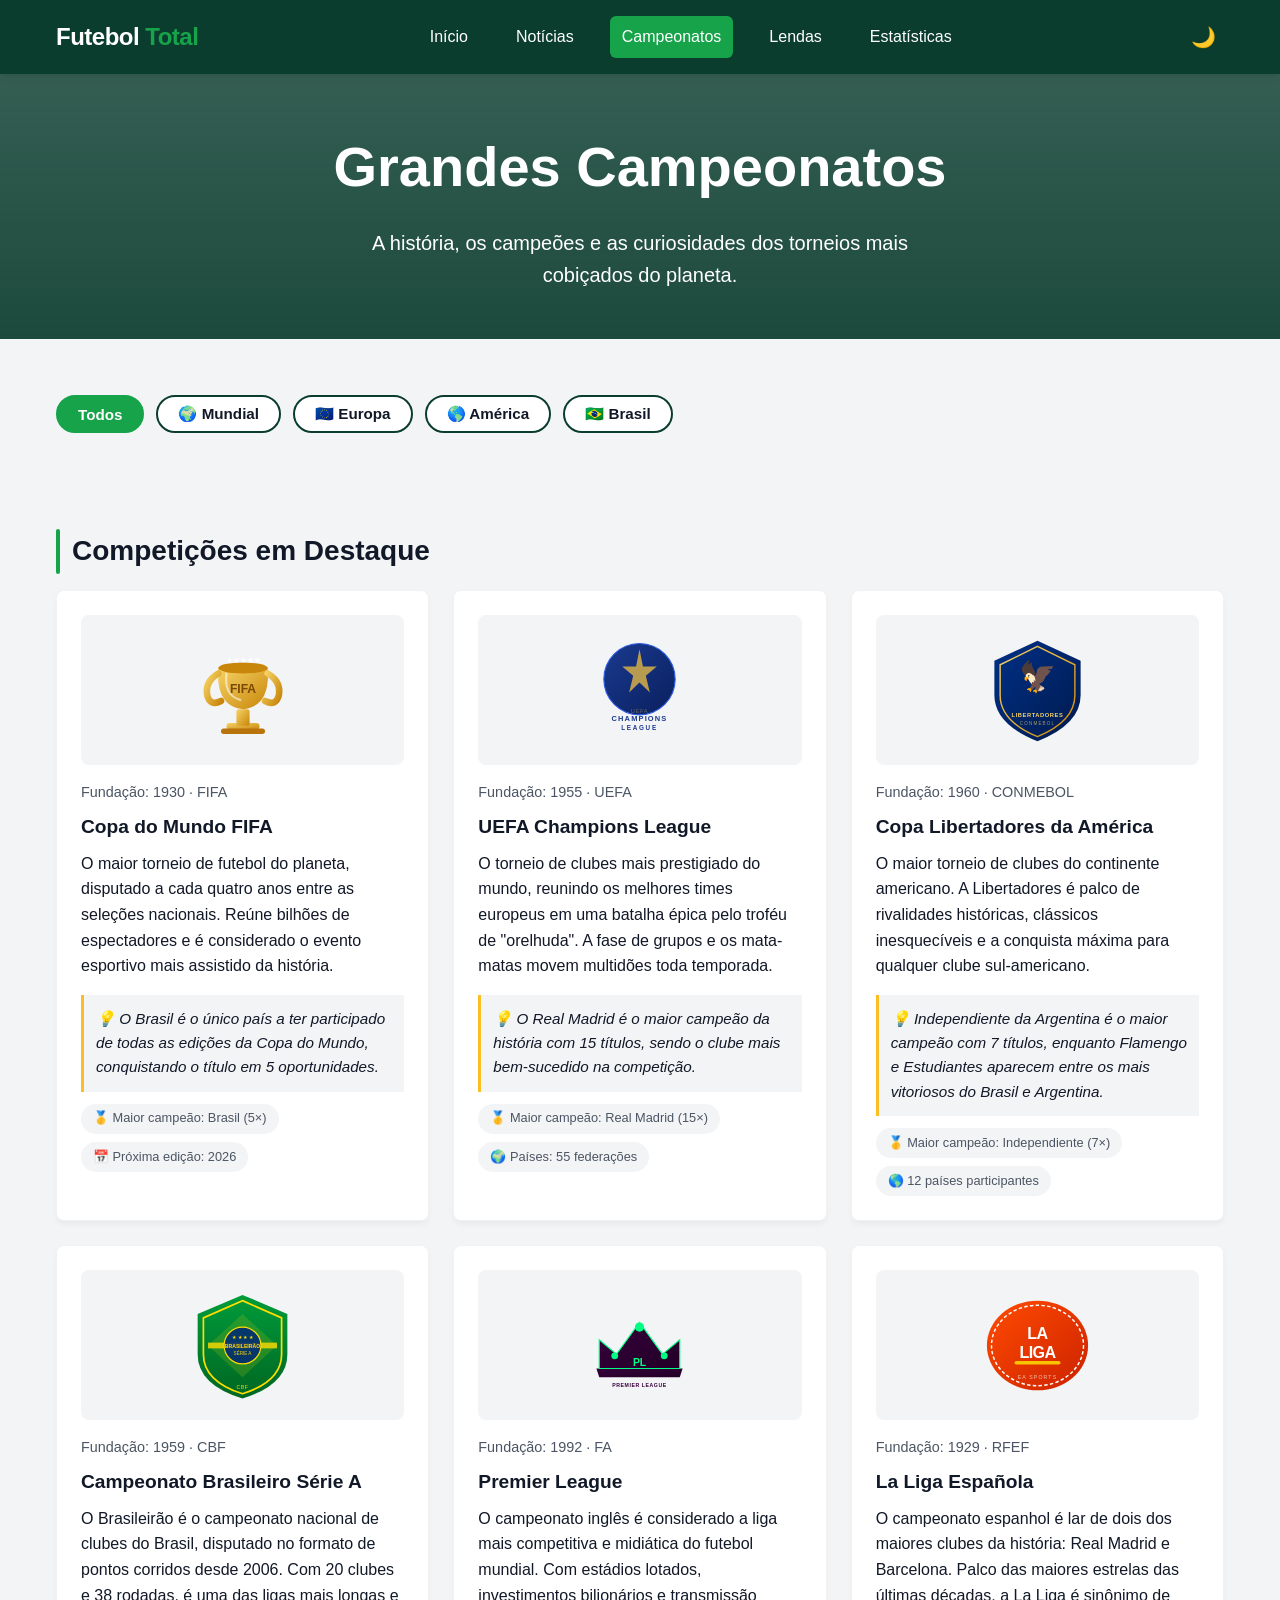
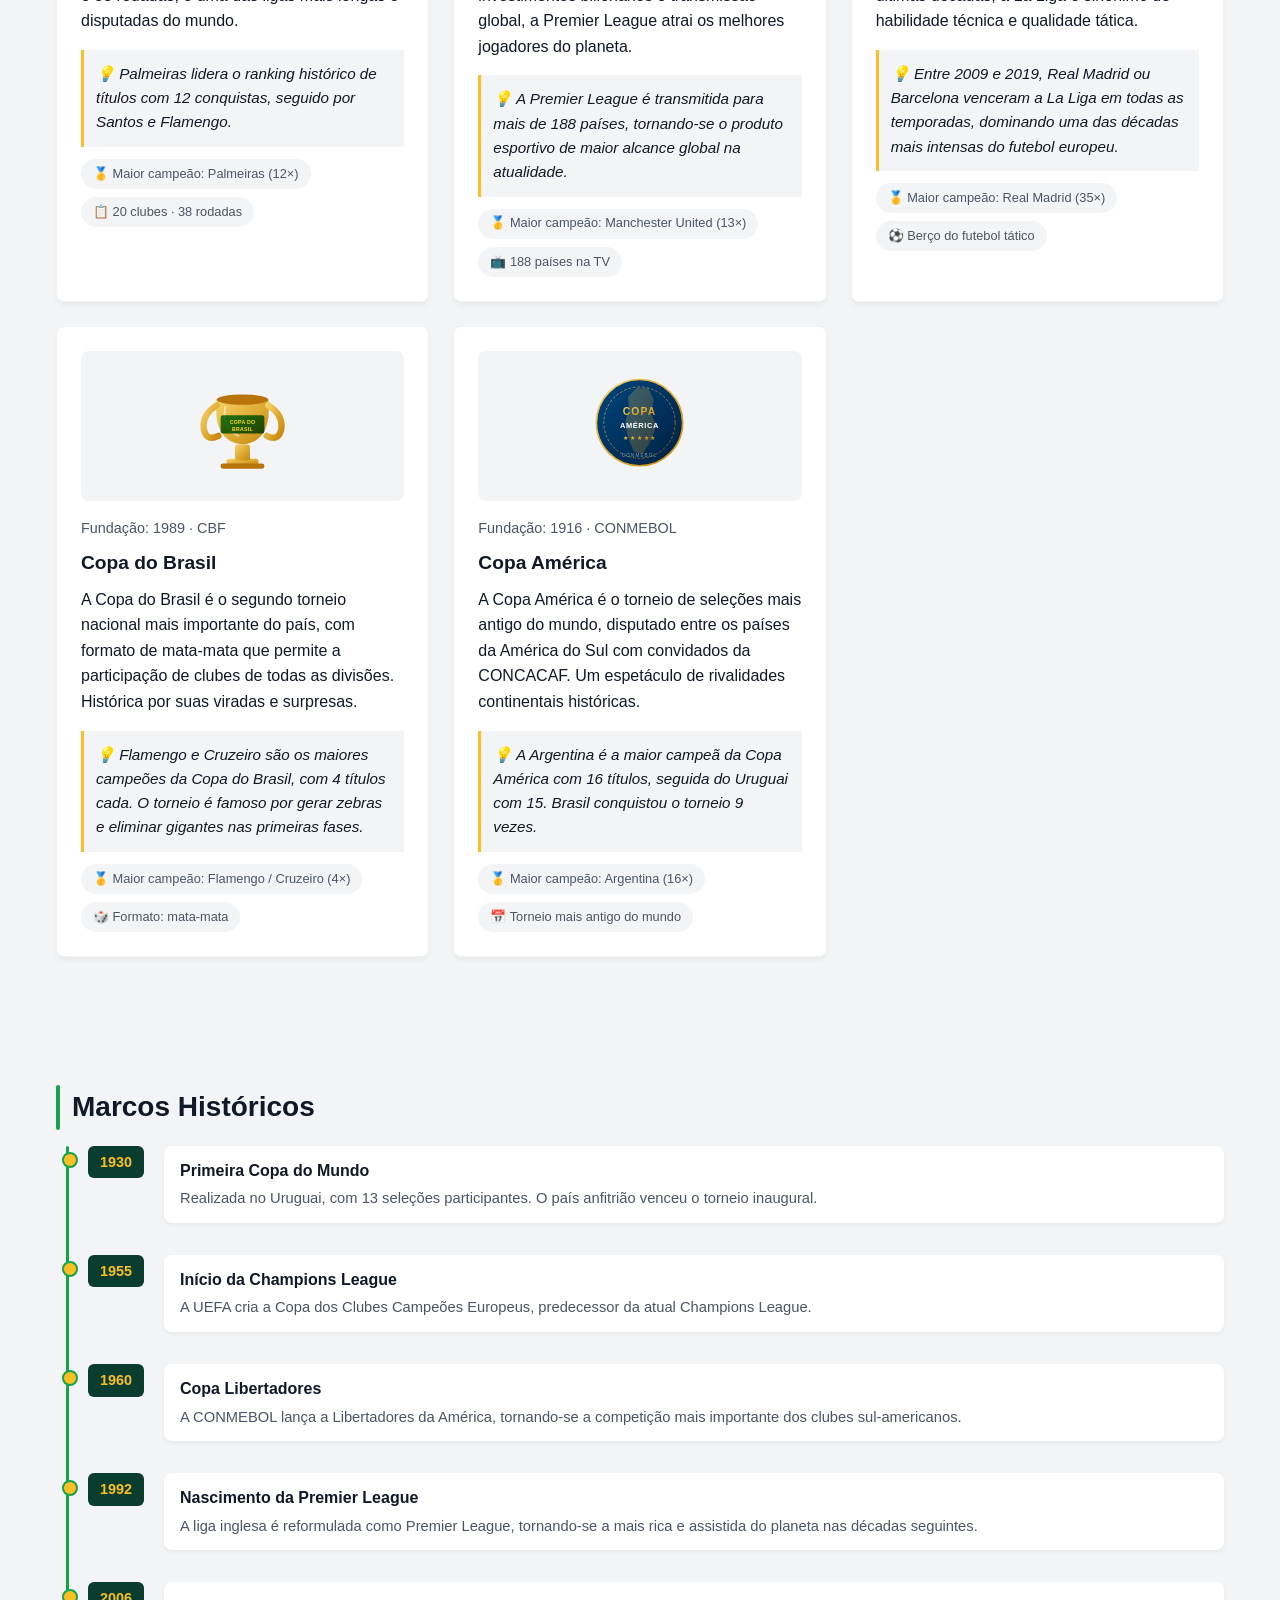
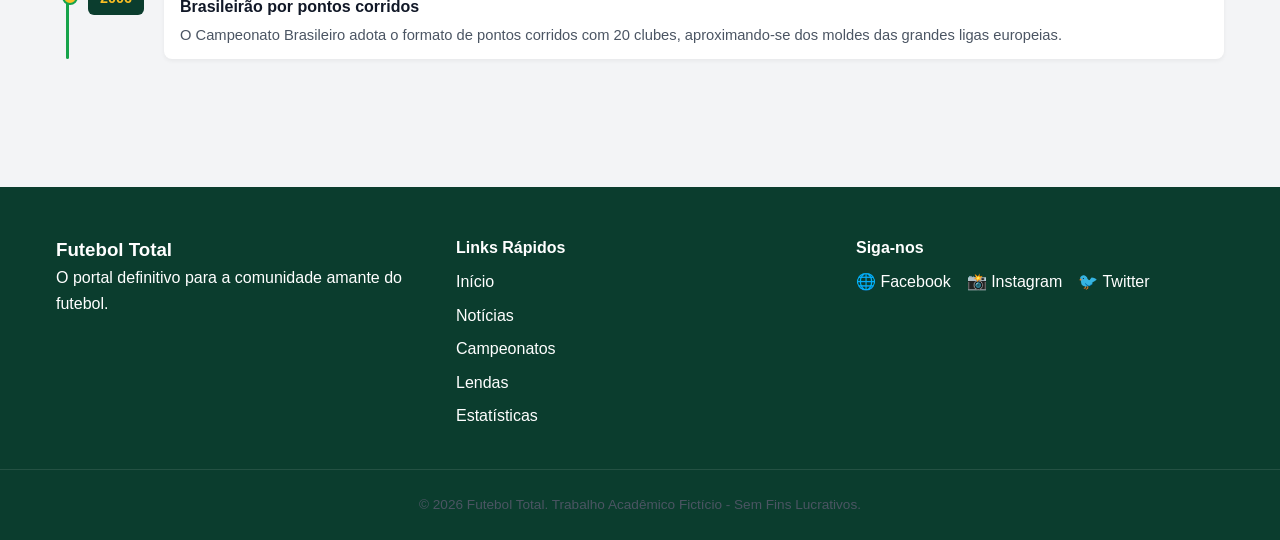
==== campeonatos.html @ 772cbd9f "Coloquei as imagems e rerolvi alguns bugs  obs: fotos nao oficiais por direito autoral kkkkkkkkkkk" ====
<!DOCTYPE html>
<html lang="pt-BR">
<head>
    <meta charset="UTF-8">
    <meta name="viewport" content="width=device-width, initial-scale=1.0">
    <title>Campeonatos - Futebol Total</title>
    <link rel="stylesheet" href="style.css">
    <style>
        .camp-hero {
            background-image:
                linear-gradient(rgba(11,61,46,0.82), rgba(11,61,46,0.93)),
                url('https://images.unsplash.com/photo-1574629810360-7efbbe195018?w=1400&q=80');
            background-size: cover;
            background-position: center top;
        }
        .hero-small { padding: 3rem 1rem; }

        .filter-bar {
            display: flex;
            flex-wrap: wrap;
            gap: 0.75rem;
            margin: 1.5rem 0 0;
        }
        .filter-btn {
            background: var(--bg-card);
            border: 2px solid var(--primary);
            color: var(--text-main);
            padding: 0.5rem 1.25rem;
            border-radius: 2rem;
            font-size: 0.95rem;
            font-weight: 600;
            cursor: pointer;
            transition: var(--transition);
        }
        .filter-btn:hover, .filter-btn.active {
            background-color: var(--accent);
            border-color: var(--accent);
            color: #fff;
        }

        .tournament-card {
            flex-direction: column !important;
            gap: 1rem;
            align-items: flex-start !important;
        }
        .tournament-badge {
            width: 100%;
            height: 150px;
            display: flex;
            align-items: center;
            justify-content: center;
            background: var(--bg-light);
            border-radius: 0.5rem;
            overflow: hidden;
        }
        .tournament-badge svg,
        .tournament-badge img {
            max-height: 120px;
            max-width: 85%;
            object-fit: contain;
        }
        .tournament-info { width: 100%; }
        .tournament-info h3 { font-size: 1.2rem; margin: 0.25rem 0 0.5rem; }
        .tournament-stats { display: flex; flex-wrap: wrap; gap: 0.5rem; margin-top: 0.75rem; }
        .stat-tag {
            background: var(--bg-light);
            color: var(--text-muted);
            font-size: 0.8rem;
            padding: 0.3rem 0.75rem;
            border-radius: 2rem;
            font-weight: 500;
        }

        /* Linha do tempo */
        .timeline { position: relative; padding-left: 2rem; margin-bottom: 2rem; }
        .timeline::before {
            content: '';
            position: absolute;
            left: 0.6rem; top: 0; bottom: 0;
            width: 3px;
            background: var(--accent);
            border-radius: 2px;
        }
        .timeline-item {
            position: relative;
            margin-bottom: 2rem;
            display: flex;
            gap: 1.25rem;
            align-items: flex-start;
        }
        .timeline-item::before {
            content: '';
            position: absolute;
            left: -1.65rem; top: 0.4rem;
            width: 12px; height: 12px;
            border-radius: 50%;
            background: var(--gold);
            border: 2px solid var(--accent);
        }
        .timeline-year {
            background: var(--primary);
            color: var(--gold);
            font-weight: 800;
            font-size: 0.9rem;
            padding: 0.3rem 0.75rem;
            border-radius: 0.375rem;
            white-space: nowrap;
            align-self: flex-start;
        }
        .timeline-content {
            background: var(--bg-card);
            padding: 0.75rem 1rem;
            border-radius: 0.5rem;
            flex: 1;
            box-shadow: 0 2px 4px rgba(0,0,0,0.05);
        }
        .timeline-content strong { display: block; margin-bottom: 0.25rem; }
        .timeline-content p { font-size: 0.92rem; color: var(--text-muted); margin: 0; }

        .tournament-card.hidden-card { display: none; }

        @media (max-width: 768px) {
            .filter-bar { gap: 0.5rem; }
            .filter-btn { font-size: 0.85rem; padding: 0.4rem 1rem; }
            .timeline-item { flex-direction: column; gap: 0.5rem; }
        }
    </style>
</head>
<body>
    <header class="main-header">
        <div class="header-container">
            <a href="index.html" class="logo">Futebol <span>Total</span></a>
            <button class="menu-toggle" aria-label="Abrir Menu">☰</button>
            <nav class="nav-menu">
                <a href="index.html">Início</a>
                <a href="noticias.html">Notícias</a>
                <a href="campeonatos.html" class="active">Campeonatos</a>
                <a href="lendas.html">Lendas</a>
                <a href="estatisticas.html">Estatísticas</a>
            </nav>
            <button id="theme-toggle" class="theme-btn" aria-label="Mudar Tema">🌙</button>
        </div>
    </header>

    <main>
        <section class="hero hero-small camp-hero">
            <div class="hero-content">
                <h1>Grandes Campeonatos</h1>
                <p>A história, os campeões e as curiosidades dos torneios mais cobiçados do planeta.</p>
            </div>
        </section>

        <section class="container">
            <div class="filter-bar">
                <button class="filter-btn active" data-filter="all">Todos</button>
                <button class="filter-btn" data-filter="mundial">🌍 Mundial</button>
                <button class="filter-btn" data-filter="europa">🇪🇺 Europa</button>
                <button class="filter-btn" data-filter="america">🌎 América</button>
                <button class="filter-btn" data-filter="brasil">🇧🇷 Brasil</button>
            </div>
        </section>

        <section class="container" id="campeonatos-lista">
            <h2 class="section-title">Competições em Destaque</h2>
            <div class="grid-layout" id="campeonatos-grid">

                <!-- Copa do Mundo FIFA -->
                <div class="card tournament-card" data-categoria="mundial">
                    <div class="tournament-badge">
                        <!-- Logo Copa do Mundo: troféu dourado SVG inline -->
                        <svg viewBox="0 0 200 200" xmlns="http://www.w3.org/2000/svg" width="110" height="110">
                          <defs>
                            <linearGradient id="gold1" x1="0%" y1="0%" x2="100%" y2="100%">
                              <stop offset="0%" style="stop-color:#f6d365"/>
                              <stop offset="100%" style="stop-color:#c8860a"/>
                            </linearGradient>
                          </defs>
                          <!-- Base -->
                          <rect x="70" y="160" width="60" height="12" rx="6" fill="url(#gold1)"/>
                          <rect x="60" y="170" width="80" height="10" rx="5" fill="#b8730a"/>
                          <!-- Stem -->
                          <rect x="88" y="135" width="24" height="30" rx="4" fill="url(#gold1)"/>
                          <!-- Cup body -->
                          <path d="M55 60 Q50 130 100 135 Q150 130 145 60 Z" fill="url(#gold1)"/>
                          <!-- Cup shine -->
                          <path d="M70 70 Q65 110 95 118" stroke="#fff8" stroke-width="4" fill="none" stroke-linecap="round"/>
                          <!-- Handles -->
                          <path d="M55 70 Q30 85 35 110 Q40 130 60 120" fill="none" stroke="url(#gold1)" stroke-width="12" stroke-linecap="round"/>
                          <path d="M145 70 Q170 85 165 110 Q160 130 140 120" fill="none" stroke="url(#gold1)" stroke-width="12" stroke-linecap="round"/>
                          <!-- Top opening -->
                          <ellipse cx="100" cy="60" rx="45" ry="10" fill="#c8860a"/>
                          <!-- FIFA text -->
                          <text x="100" y="105" text-anchor="middle" font-family="Arial Black,sans-serif" font-size="22" font-weight="900" fill="#7a4800">FIFA</text>
                          <!-- Stars -->
                          <text x="100" y="50" text-anchor="middle" font-size="14" fill="#fff">★★★★★</text>
                        </svg>
                    </div>
                    <div class="tournament-info">
                        <p class="creation-year">Fundação: 1930 · FIFA</p>
                        <h3>Copa do Mundo FIFA</h3>
                        <p>O maior torneio de futebol do planeta, disputado a cada quatro anos entre as seleções nacionais. Reúne bilhões de espectadores e é considerado o evento esportivo mais assistido da história.</p>
                        <div class="curiosity">💡 O Brasil é o único país a ter participado de todas as edições da Copa do Mundo, conquistando o título em 5 oportunidades.</div>
                        <div class="tournament-stats">
                            <span class="stat-tag">🥇 Maior campeão: Brasil (5×)</span>
                            <span class="stat-tag">📅 Próxima edição: 2026</span>
                        </div>
                    </div>
                </div>

                <!-- UEFA Champions League -->
                <div class="card tournament-card" data-categoria="europa">
                    <div class="tournament-badge">
                        <svg viewBox="0 0 200 200" xmlns="http://www.w3.org/2000/svg" width="115" height="115">
                          <defs>
                            <linearGradient id="ucl1" x1="0%" y1="0%" x2="100%" y2="100%">
                              <stop offset="0%" style="stop-color:#1a3a8f"/>
                              <stop offset="100%" style="stop-color:#0a1f5e"/>
                            </linearGradient>
                          </defs>
                          <!-- Ball background circle -->
                          <circle cx="100" cy="82" r="62" fill="url(#ucl1)"/>
                          <!-- Ball pentagons pattern (simplified) -->
                          <circle cx="100" cy="82" r="62" fill="none" stroke="#2d5be3" stroke-width="2"/>
                          <!-- Star burst -->
                          <polygon points="100,30 106,60 130,60 111,76 118,105 100,88 82,105 89,76 70,60 94,60" fill="#c9a84c" opacity="0.9"/>
                          <!-- UCL text -->
                          <text x="100" y="155" text-anchor="middle" font-family="Arial,sans-serif" font-size="13" font-weight="900" fill="#1a3a8f" letter-spacing="2">CHAMPIONS</text>
                          <text x="100" y="170" text-anchor="middle" font-family="Arial,sans-serif" font-size="11" font-weight="700" fill="#1a3a8f" letter-spacing="3">LEAGUE</text>
                          <!-- UEFA tag -->
                          <text x="100" y="140" text-anchor="middle" font-family="Arial,sans-serif" font-size="10" fill="#666" letter-spacing="1">UEFA</text>
                        </svg>
                    </div>
                    <div class="tournament-info">
                        <p class="creation-year">Fundação: 1955 · UEFA</p>
                        <h3>UEFA Champions League</h3>
                        <p>O torneio de clubes mais prestigiado do mundo, reunindo os melhores times europeus em uma batalha épica pelo troféu de "orelhuda". A fase de grupos e os mata-matas movem multidões toda temporada.</p>
                        <div class="curiosity">💡 O Real Madrid é o maior campeão da história com 15 títulos, sendo o clube mais bem-sucedido na competição.</div>
                        <div class="tournament-stats">
                            <span class="stat-tag">🥇 Maior campeão: Real Madrid (15×)</span>
                            <span class="stat-tag">🌍 Países: 55 federações</span>
                        </div>
                    </div>
                </div>

                <!-- Copa Libertadores -->
                <div class="card tournament-card" data-categoria="america">
                    <div class="tournament-badge">
                        <svg viewBox="0 0 200 200" xmlns="http://www.w3.org/2000/svg" width="115" height="115">
                          <defs>
                            <linearGradient id="lib1" x1="0%" y1="0%" x2="100%" y2="100%">
                              <stop offset="0%" style="stop-color:#003087"/>
                              <stop offset="100%" style="stop-color:#001a4d"/>
                            </linearGradient>
                            <linearGradient id="libGold" x1="0%" y1="0%" x2="100%" y2="100%">
                              <stop offset="0%" style="stop-color:#f6d365"/>
                              <stop offset="100%" style="stop-color:#c8860a"/>
                            </linearGradient>
                          </defs>
                          <!-- Background shield -->
                          <path d="M100 15 L175 50 L175 110 Q175 160 100 190 Q25 160 25 110 L25 50 Z" fill="url(#lib1)"/>
                          <path d="M100 25 L165 57 L165 110 Q165 155 100 182 Q35 155 35 110 L35 57 Z" fill="none" stroke="url(#libGold)" stroke-width="2.5"/>
                          <!-- Condor / eagle simplified -->
                          <text x="100" y="95" text-anchor="middle" font-size="52">🦅</text>
                          <!-- Text -->
                          <text x="100" y="148" text-anchor="middle" font-family="Arial Black,sans-serif" font-size="10" font-weight="900" fill="#f6d365" letter-spacing="1">LIBERTADORES</text>
                          <text x="100" y="162" text-anchor="middle" font-family="Arial,sans-serif" font-size="8" fill="#f6d365aa" letter-spacing="2">CONMEBOL</text>
                        </svg>
                    </div>
                    <div class="tournament-info">
                        <p class="creation-year">Fundação: 1960 · CONMEBOL</p>
                        <h3>Copa Libertadores da América</h3>
                        <p>O maior torneio de clubes do continente americano. A Libertadores é palco de rivalidades históricas, clássicos inesquecíveis e a conquista máxima para qualquer clube sul-americano.</p>
                        <div class="curiosity">💡 Independiente da Argentina é o maior campeão com 7 títulos, enquanto Flamengo e Estudiantes aparecem entre os mais vitoriosos do Brasil e Argentina.</div>
                        <div class="tournament-stats">
                            <span class="stat-tag">🥇 Maior campeão: Independiente (7×)</span>
                            <span class="stat-tag">🌎 12 países participantes</span>
                        </div>
                    </div>
                </div>

                <!-- Campeonato Brasileiro -->
                <div class="card tournament-card" data-categoria="brasil">
                    <div class="tournament-badge">
                        <svg viewBox="0 0 200 200" xmlns="http://www.w3.org/2000/svg" width="115" height="115">
                          <defs>
                            <linearGradient id="br1" x1="0%" y1="0%" x2="0%" y2="100%">
                              <stop offset="0%" style="stop-color:#009c3b"/>
                              <stop offset="100%" style="stop-color:#006622"/>
                            </linearGradient>
                          </defs>
                          <!-- Shield -->
                          <path d="M100 12 L178 45 L178 115 Q178 168 100 192 Q22 168 22 115 L22 45 Z" fill="url(#br1)"/>
                          <!-- Inner border -->
                          <path d="M100 22 L168 52 L168 115 Q168 162 100 184 Q32 162 32 115 L32 52 Z" fill="none" stroke="#FEDD00" stroke-width="3"/>
                          <!-- Diamond shape (rhombus like Brazil flag) -->
                          <polygon points="100,45 160,100 100,155 40,100" fill="#FEDD00" opacity="0.15"/>
                          <!-- Brazil flag colors band -->
                          <rect x="40" y="95" width="120" height="10" fill="#FEDD00" opacity="0.8"/>
                          <!-- Circle CBF style -->
                          <circle cx="100" cy="100" r="32" fill="#002776" opacity="0.85"/>
                          <circle cx="100" cy="100" r="32" fill="none" stroke="#FEDD00" stroke-width="2"/>
                          <!-- Stars -->
                          <text x="100" y="88" text-anchor="middle" font-size="9" fill="#FEDD00">★ ★ ★ ★</text>
                          <!-- Text inside circle -->
                          <text x="100" y="104" text-anchor="middle" font-family="Arial Black,sans-serif" font-size="9" font-weight="900" fill="#FEDD00">BRASILEIRÃO</text>
                          <text x="100" y="116" text-anchor="middle" font-family="Arial,sans-serif" font-size="8" fill="#FEDD00">SÉRIE A</text>
                          <!-- Bottom text -->
                          <text x="100" y="175" text-anchor="middle" font-family="Arial Black,sans-serif" font-size="9" fill="#FEDD00" letter-spacing="1">CBF</text>
                        </svg>
                    </div>
                    <div class="tournament-info">
                        <p class="creation-year">Fundação: 1959 · CBF</p>
                        <h3>Campeonato Brasileiro Série A</h3>
                        <p>O Brasileirão é o campeonato nacional de clubes do Brasil, disputado no formato de pontos corridos desde 2006. Com 20 clubes e 38 rodadas, é uma das ligas mais longas e disputadas do mundo.</p>
                        <div class="curiosity">💡 Palmeiras lidera o ranking histórico de títulos com 12 conquistas, seguido por Santos e Flamengo.</div>
                        <div class="tournament-stats">
                            <span class="stat-tag">🥇 Maior campeão: Palmeiras (12×)</span>
                            <span class="stat-tag">📋 20 clubes · 38 rodadas</span>
                        </div>
                    </div>
                </div>

                <!-- Premier League -->
                <div class="card tournament-card" data-categoria="europa">
                    <div class="tournament-badge">
                        <svg viewBox="0 0 200 200" xmlns="http://www.w3.org/2000/svg" width="115" height="115">
                          <defs>
                            <linearGradient id="pl1" x1="0%" y1="0%" x2="100%" y2="100%">
                              <stop offset="0%" style="stop-color:#37003c"/>
                              <stop offset="100%" style="stop-color:#220026"/>
                            </linearGradient>
                          </defs>
                          <!-- Crown shape -->
                          <path d="M30 140 L30 90 L60 115 L100 60 L140 115 L170 90 L170 140 Z" fill="url(#pl1)"/>
                          <path d="M25 140 L175 140 L170 155 L30 155 Z" fill="url(#pl1)"/>
                          <!-- Crown jewels -->
                          <circle cx="100" cy="68" r="8" fill="#00ff85"/>
                          <circle cx="57" cy="118" r="6" fill="#00ff85"/>
                          <circle cx="143" cy="118" r="6" fill="#00ff85"/>
                          <!-- Crown outline -->
                          <path d="M30 140 L30 90 L60 115 L100 60 L140 115 L170 90 L170 140 Z" fill="none" stroke="#00ff85" stroke-width="2"/>
                          <!-- PL text -->
                          <text x="100" y="135" text-anchor="middle" font-family="Arial Black,sans-serif" font-size="18" font-weight="900" fill="#00ff85">PL</text>
                          <!-- Premier League text below -->
                          <text x="100" y="172" text-anchor="middle" font-family="Arial,sans-serif" font-size="9" font-weight="700" fill="#37003c" letter-spacing="1">PREMIER LEAGUE</text>
                        </svg>
                    </div>
                    <div class="tournament-info">
                        <p class="creation-year">Fundação: 1992 · FA</p>
                        <h3>Premier League</h3>
                        <p>O campeonato inglês é considerado a liga mais competitiva e midiática do futebol mundial. Com estádios lotados, investimentos bilionários e transmissão global, a Premier League atrai os melhores jogadores do planeta.</p>
                        <div class="curiosity">💡 A Premier League é transmitida para mais de 188 países, tornando-se o produto esportivo de maior alcance global na atualidade.</div>
                        <div class="tournament-stats">
                            <span class="stat-tag">🥇 Maior campeão: Manchester United (13×)</span>
                            <span class="stat-tag">📺 188 países na TV</span>
                        </div>
                    </div>
                </div>

                <!-- La Liga -->
                <div class="card tournament-card" data-categoria="europa">
                    <div class="tournament-badge">
                        <svg viewBox="0 0 200 200" xmlns="http://www.w3.org/2000/svg" width="115" height="115">
                          <defs>
                            <linearGradient id="laliga1" x1="0%" y1="0%" x2="100%" y2="100%">
                              <stop offset="0%" style="stop-color:#ff4b00"/>
                              <stop offset="100%" style="stop-color:#cc2200"/>
                            </linearGradient>
                          </defs>
                          <!-- Oval / pill background -->
                          <ellipse cx="100" cy="100" rx="88" ry="78" fill="url(#laliga1)"/>
                          <!-- Inner white ellipse -->
                          <ellipse cx="100" cy="100" rx="80" ry="70" fill="none" stroke="#fff" stroke-width="2.5" stroke-dasharray="6,4"/>
                          <!-- "LA LIGA" text big -->
                          <text x="100" y="88" text-anchor="middle" font-family="Arial Black,sans-serif" font-size="28" font-weight="900" fill="#fff" letter-spacing="-1">LA</text>
                          <text x="100" y="122" text-anchor="middle" font-family="Arial Black,sans-serif" font-size="28" font-weight="900" fill="#fff" letter-spacing="-1">LIGA</text>
                          <!-- Stars Spain flag colors bar -->
                          <rect x="60" y="127" width="80" height="6" rx="3" fill="#FEDD00" opacity="0.85"/>
                          <!-- EA tag -->
                          <text x="100" y="158" text-anchor="middle" font-family="Arial,sans-serif" font-size="9" fill="#fff" opacity="0.7" letter-spacing="2">EA SPORTS</text>
                        </svg>
                    </div>
                    <div class="tournament-info">
                        <p class="creation-year">Fundação: 1929 · RFEF</p>
                        <h3>La Liga Española</h3>
                        <p>O campeonato espanhol é lar de dois dos maiores clubes da história: Real Madrid e Barcelona. Palco das maiores estrelas das últimas décadas, a La Liga é sinônimo de habilidade técnica e qualidade tática.</p>
                        <div class="curiosity">💡 Entre 2009 e 2019, Real Madrid ou Barcelona venceram a La Liga em todas as temporadas, dominando uma das décadas mais intensas do futebol europeu.</div>
                        <div class="tournament-stats">
                            <span class="stat-tag">🥇 Maior campeão: Real Madrid (35×)</span>
                            <span class="stat-tag">⚽ Berço do futebol tático</span>
                        </div>
                    </div>
                </div>

                <!-- Copa do Brasil -->
                <div class="card tournament-card" data-categoria="brasil">
                    <div class="tournament-badge">
                        <svg viewBox="0 0 200 200" xmlns="http://www.w3.org/2000/svg" width="115" height="115">
                          <defs>
                            <linearGradient id="cdb1" x1="0%" y1="0%" x2="100%" y2="100%">
                              <stop offset="0%" style="stop-color:#006400"/>
                              <stop offset="100%" style="stop-color:#003200"/>
                            </linearGradient>
                            <linearGradient id="cdbGold" x1="0%" y1="0%" x2="100%" y2="100%">
                              <stop offset="0%" style="stop-color:#f6d365"/>
                              <stop offset="100%" style="stop-color:#c8860a"/>
                            </linearGradient>
                          </defs>
                          <!-- Trophy cup -->
                          <rect x="72" y="158" width="56" height="10" rx="5" fill="url(#cdbGold)"/>
                          <rect x="62" y="166" width="76" height="9" rx="4" fill="#b8730a"/>
                          <rect x="87" y="133" width="26" height="28" rx="4" fill="url(#cdbGold)"/>
                          <!-- Cup body -->
                          <path d="M55 55 Q48 128 100 133 Q152 128 145 55 Z" fill="url(#cdbGold)"/>
                          <!-- Cup shine -->
                          <path d="M70 68 Q64 105 93 118" stroke="#fff7" stroke-width="3.5" fill="none" stroke-linecap="round"/>
                          <!-- Handles -->
                          <path d="M55 65 Q28 82 33 108 Q38 128 58 118" fill="none" stroke="url(#cdbGold)" stroke-width="11" stroke-linecap="round"/>
                          <path d="M145 65 Q172 82 167 108 Q162 128 142 118" fill="none" stroke="url(#cdbGold)" stroke-width="11" stroke-linecap="round"/>
                          <ellipse cx="100" cy="55" rx="45" ry="9" fill="#b8730a"/>
                          <!-- Green label on cup -->
                          <rect x="62" y="82" width="76" height="32" rx="4" fill="url(#cdb1)" opacity="0.85"/>
                          <text x="100" y="98" text-anchor="middle" font-family="Arial Black,sans-serif" font-size="9" font-weight="900" fill="#FEDD00" letter-spacing="0.5">COPA DO</text>
                          <text x="100" y="110" text-anchor="middle" font-family="Arial Black,sans-serif" font-size="9" font-weight="900" fill="#FEDD00" letter-spacing="0.5">BRASIL</text>
                        </svg>
                    </div>
                    <div class="tournament-info">
                        <p class="creation-year">Fundação: 1989 · CBF</p>
                        <h3>Copa do Brasil</h3>
                        <p>A Copa do Brasil é o segundo torneio nacional mais importante do país, com formato de mata-mata que permite a participação de clubes de todas as divisões. Histórica por suas viradas e surpresas.</p>
                        <div class="curiosity">💡 Flamengo e Cruzeiro são os maiores campeões da Copa do Brasil, com 4 títulos cada. O torneio é famoso por gerar zebras e eliminar gigantes nas primeiras fases.</div>
                        <div class="tournament-stats">
                            <span class="stat-tag">🥇 Maior campeão: Flamengo / Cruzeiro (4×)</span>
                            <span class="stat-tag">🎲 Formato: mata-mata</span>
                        </div>
                    </div>
                </div>

                <!-- Copa América -->
                <div class="card tournament-card" data-categoria="america">
                    <div class="tournament-badge">
                        <svg viewBox="0 0 200 200" xmlns="http://www.w3.org/2000/svg" width="115" height="115">
                          <defs>
                            <linearGradient id="ca1" x1="0%" y1="0%" x2="100%" y2="100%">
                              <stop offset="0%" style="stop-color:#00467f"/>
                              <stop offset="100%" style="stop-color:#001f40"/>
                            </linearGradient>
                            <linearGradient id="caGold" x1="0%" y1="0%" x2="100%" y2="100%">
                              <stop offset="0%" style="stop-color:#f6d365"/>
                              <stop offset="100%" style="stop-color:#c8860a"/>
                            </linearGradient>
                          </defs>
                          <!-- Circle background -->
                          <circle cx="100" cy="95" r="75" fill="url(#ca1)"/>
                          <circle cx="100" cy="95" r="75" fill="none" stroke="url(#caGold)" stroke-width="3"/>
                          <!-- Inner ring -->
                          <circle cx="100" cy="95" r="62" fill="none" stroke="url(#caGold)" stroke-width="1" stroke-dasharray="5,3"/>
                          <!-- South America continent silhouette (simplified polygon) -->
                          <polygon points="95,35 115,35 125,55 120,80 130,100 118,130 105,150 90,145 80,120 75,95 82,70 80,50" fill="url(#caGold)" opacity="0.25"/>
                          <!-- COPA text -->
                          <text x="100" y="82" text-anchor="middle" font-family="Arial Black,sans-serif" font-size="18" font-weight="900" fill="url(#caGold)" letter-spacing="2">COPA</text>
                          <text x="100" y="105" text-anchor="middle" font-family="Arial Black,sans-serif" font-size="13" font-weight="900" fill="#fff" letter-spacing="1">AMÉRICA</text>
                          <!-- Stars row -->
                          <text x="100" y="125" text-anchor="middle" font-size="11" fill="url(#caGold)">★ ★ ★ ★ ★</text>
                          <!-- CONMEBOL -->
                          <text x="100" y="155" text-anchor="middle" font-family="Arial,sans-serif" font-size="8" fill="#fff8" letter-spacing="2">CONMEBOL</text>
                        </svg>
                    </div>
                    <div class="tournament-info">
                        <p class="creation-year">Fundação: 1916 · CONMEBOL</p>
                        <h3>Copa América</h3>
                        <p>A Copa América é o torneio de seleções mais antigo do mundo, disputado entre os países da América do Sul com convidados da CONCACAF. Um espetáculo de rivalidades continentais históricas.</p>
                        <div class="curiosity">💡 A Argentina é a maior campeã da Copa América com 16 títulos, seguida do Uruguai com 15. Brasil conquistou o torneio 9 vezes.</div>
                        <div class="tournament-stats">
                            <span class="stat-tag">🥇 Maior campeão: Argentina (16×)</span>
                            <span class="stat-tag">📅 Torneio mais antigo do mundo</span>
                        </div>
                    </div>
                </div>

            </div>
            <p class="text-center hidden" id="sem-resultados" style="padding:2rem;color:var(--text-muted);">
                Nenhum campeonato encontrado para esse filtro.
            </p>
        </section>

        <!-- Linha do Tempo -->
        <section class="container">
            <h2 class="section-title">Marcos Históricos</h2>
            <div class="timeline">
                <div class="timeline-item">
                    <div class="timeline-year">1930</div>
                    <div class="timeline-content">
                        <strong>Primeira Copa do Mundo</strong>
                        <p>Realizada no Uruguai, com 13 seleções participantes. O país anfitrião venceu o torneio inaugural.</p>
                    </div>
                </div>
                <div class="timeline-item">
                    <div class="timeline-year">1955</div>
                    <div class="timeline-content">
                        <strong>Início da Champions League</strong>
                        <p>A UEFA cria a Copa dos Clubes Campeões Europeus, predecessor da atual Champions League.</p>
                    </div>
                </div>
                <div class="timeline-item">
                    <div class="timeline-year">1960</div>
                    <div class="timeline-content">
                        <strong>Copa Libertadores</strong>
                        <p>A CONMEBOL lança a Libertadores da América, tornando-se a competição mais importante dos clubes sul-americanos.</p>
                    </div>
                </div>
                <div class="timeline-item">
                    <div class="timeline-year">1992</div>
                    <div class="timeline-content">
                        <strong>Nascimento da Premier League</strong>
                        <p>A liga inglesa é reformulada como Premier League, tornando-se a mais rica e assistida do planeta nas décadas seguintes.</p>
                    </div>
                </div>
                <div class="timeline-item">
                    <div class="timeline-year">2006</div>
                    <div class="timeline-content">
                        <strong>Brasileirão por pontos corridos</strong>
                        <p>O Campeonato Brasileiro adota o formato de pontos corridos com 20 clubes, aproximando-se dos moldes das grandes ligas europeias.</p>
                    </div>
                </div>
            </div>
        </section>
    </main>

    <footer class="main-footer">
        <div class="footer-container">
            <div class="footer-info">
                <h3>Futebol Total</h3>
                <p>O portal definitivo para a comunidade amante do futebol.</p>
            </div>
            <div class="footer-links">
                <h4>Links Rápidos</h4>
                <ul>
                    <li><a href="index.html">Início</a></li>
                    <li><a href="noticias.html">Notícias</a></li>
                    <li><a href="campeonatos.html">Campeonatos</a></li>
                    <li><a href="lendas.html">Lendas</a></li>
                    <li><a href="estatisticas.html">Estatísticas</a></li>
                </ul>
            </div>
            <div class="footer-social">
                <h4>Siga-nos</h4>
                <div class="social-icons">
                    <a href="#">🌐 Facebook</a>
                    <a href="#">📸 Instagram</a>
                    <a href="#">🐦 Twitter</a>
                </div>
            </div>
        </div>
        <div class="footer-bottom">
            <p>&copy; 2026 Futebol Total. Trabalho Acadêmico Fictício - Sem Fins Lucrativos.</p>
        </div>
    </footer>

    <button id="back-to-top" title="Voltar ao Topo">↑</button>

    <script src="js/script.js"></script>
    <script>
        const filterBtns = document.querySelectorAll('.filter-btn');
        const cards      = document.querySelectorAll('.tournament-card[data-categoria]');
        const semRes     = document.getElementById('sem-resultados');

        filterBtns.forEach(btn => {
            btn.addEventListener('click', () => {
                filterBtns.forEach(b => b.classList.remove('active'));
                btn.classList.add('active');
                const filtro = btn.dataset.filter;
                let visiveis = 0;
                cards.forEach(card => {
                    const ok = filtro === 'all' || card.dataset.categoria === filtro;
                    card.classList.toggle('hidden-card', !ok);
                    if (ok) visiveis++;
                });
                semRes.classList.toggle('hidden', visiveis > 0);
            });
        });
    </script>
</body>
</html>
---- style.css ----
/* ==========================================================================
   RESET & VARIÁVEIS DO SISTEMA
   ========================================================================== */
:root {
    --primary: #0B3D2E;
    --accent: #16A34A;
    --bg-light: #F3F4F6;
    --bg-card: #FFFFFF;
    --text-main: #111827;
    --text-muted: #4B5563;
    --gold: #FBBF24;
    --white: #FFFFFF;
    --transition: all 0.3s ease;
}

[data-theme="dark"] {
    --primary: #052219;
    --accent: #22C55E;
    --bg-light: #0F172A;
    --bg-card: #1E293B;
    --text-main: #F8FAFC;
    --text-muted: #94A3B8;
}

* {
    box-sizing: border-box;
    margin: 0;
    padding: 0;
}

body {
    font-family: -apple-system, BlinkMacSystemFont, "Segoe UI", Roboto, Helvetica, Arial, sans-serif;
    background-color: var(--bg-light);
    color: var(--text-main);
    line-height: 1.6;
    transition: var(--transition);
}

a {
    color: inherit;
    text-decoration: none;
}

.container {
    max-width: 1200px;
    margin: 0 auto;
    padding: 2rem 1rem;
}

/* ==========================================================================
   HEADER & NAVBAR
   ========================================================================== */
.main-header {
    background-color: var(--primary);
    color: var(--white);
    position: sticky;
    top: 0;
    z-index: 1000;
    box-shadow: 0 4px 6px -1px rgba(0,0,0,0.1);
}

.header-container {
    max-width: 1200px;
    margin: 0 auto;
    padding: 1rem;
    display: flex;
    justify-content: space-between;
    align-items: center;
}

.logo {
    font-size: 1.5rem;
    font-weight: 800;
    letter-spacing: -0.5px;
}

.logo span {
    color: var(--accent);
}

.nav-menu {
    display: flex;
    gap: 1.5rem;
}

.nav-menu a {
    font-weight: 500;
    font-size: 1rem;
    padding: 0.5rem 0.75rem;
    border-radius: 0.375rem;
    transition: var(--transition);
}

.nav-menu a:hover, .nav-menu a.active {
    background-color: var(--accent);
    color: var(--white);
}

.theme-btn {
    background: none;
    border: none;
    font-size: 1.25rem;
    cursor: pointer;
    padding: 0.5rem;
    border-radius: 50%;
    transition: var(--transition);
}

.menu-toggle {
    display: none;
    background: none;
    border: none;
    color: var(--white);
    font-size: 1.5rem;
    cursor: pointer;
}

/* ==========================================================================
   HERO & CARROSSEL
   ========================================================================== */
.hero {
    background: linear-gradient(rgba(11, 61, 46, 0.85), rgba(11, 61, 46, 0.95)), repeating-linear-gradient(45deg, transparent, transparent 20px, rgba(255,255,255,0.02) 20px, rgba(255,255,255,0.02) 40px);
    color: var(--white);
    text-align: center;
    padding: 5rem 1rem;
}

.hero h1 {
    font-size: 3.5rem;
    font-weight: 900;
    margin-bottom: 1rem;
}

.hero p {
    font-size: 1.25rem;
    max-width: 600px;
    margin: 0 auto;
}

.carousel-section {
    margin-top: -2rem;
}

.carousel {
    position: relative;
    background: var(--primary);
    border-radius: 0.75rem;
    overflow: hidden;
    color: var(--white);
    box-shadow: 0 10px 15px -3px rgba(0, 0, 0, 0.3);
}

.carousel-container {
    display: flex;
    height: 300px;
}

.carousel-slide {
    min-width: 100%;
    display: none;
    align-items: flex-end;
    padding: 3rem;
    background: linear-gradient(transparent, rgba(0,0,0,0.8));
}

.carousel-slide.active {
    display: flex;
}

.carousel-btn {
    position: absolute;
    top: 50%;
    transform: translateY(-50%);
    background: rgba(0,0,0,0.5);
    border: none;
    color: white;
    padding: 1rem;
    cursor: pointer;
    font-size: 1.5rem;
    border-radius: 0 0.5rem 0.5rem 0;
}

.carousel-btn.next {
    right: 0;
    border-radius: 0.5rem 0 0 0.5rem;
}

/* ==========================================================================
   LAYOUT GRID & COMPONENTES CARDS
   ========================================================================== */
.section-title {
    font-size: 1.75rem;
    margin: 2rem 0 1rem;
    position: relative;
    padding-left: 1rem;
}

.section-title::before {
    content: '';
    position: absolute;
    left: 0;
    top: 0;
    bottom: 0;
    width: 4px;
    background-color: var(--accent);
    border-radius: 2px;
}

.grid-layout {
    display: grid;
    grid-template-columns: repeat(auto-fit, minmax(280px, 1fr));
    gap: 1.5rem;
    margin-bottom: 2rem;
}

.card {
    background-color: var(--bg-card);
    border-radius: 0.5rem;
    padding: 1.5rem;
    box-shadow: 0 4px 6px -1px rgba(0,0,0,0.05);
    transition: transform 0.2s ease, box-shadow 0.2s ease;
    border: 1px solid rgba(0,0,0,0.05);
}

.card:hover {
    transform: translateY(-4px);
    box-shadow: 0 10px 15px -3px rgba(0,0,0,0.1);
}

.flex-card {
    display: flex;
    flex-direction: column;
    justify-content: space-between;
}

.btn {
    display: inline-block;
    background-color: var(--accent);
    color: var(--white);
    padding: 0.5rem 1rem;
    border-radius: 0.375rem;
    text-align: center;
    font-weight: 600;
    margin-top: 1rem;
    transition: opacity 0.2s;
}

.btn:hover {
    opacity: 0.9;
}

/* ==========================================================================
   PÁGINAS ESPECÍFICAS
   ========================================================================== */
/* Notícias */
.search-container {
    margin: 1.5rem 0;
}

#search-input {
    width: 100%;
    padding: 0.75rem 1rem;
    border-radius: 0.5rem;
    border: 2px solid var(--primary);
    background-color: var(--bg-card);
    color: var(--text-main);
    font-size: 1rem;
}

.news-card {
    padding: 0;
    overflow: hidden;
}

.news-image-placeholder {
    height: 180px;
    background-color: var(--primary);
    opacity: 0.15;
    display: flex;
    align-items: center;
    justify-content: center;
    font-size: 4rem;
}

.news-content {
    padding: 1.25rem;
}

.news-date {
    font-size: 0.85rem;
    color: var(--text-muted);
    display: block;
    margin-bottom: 0.5rem;
}

/* Campeonatos */
.tournament-card {
    display: flex;
    gap: 1.5rem;
}

.tournament-badge {
    font-size: 3rem;
    align-self: flex-start;
}

.creation-year {
    color: var(--text-muted);
    font-size: 0.9rem;
    margin-bottom: 0.5rem;
}

.curiosity {
    background-color: var(--bg-light);
    padding: 0.75rem;
    border-left: 3px solid var(--gold);
    margin-top: 1rem;
    font-style: italic;
    font-size: 0.95rem;
}

/* Lendas */
.vertical-cards {
    grid-template-columns: 1fr;
}

.legend-card {
    display: flex;
    gap: 2rem;
    align-items: center;
}

.legend-avatar {
    font-size: 4rem;
    background: var(--bg-light);
    padding: 1.5rem;
    border-radius: 50%;
    min-width: 120px;
    text-align: center;
}

.bio {
    margin: 0.5rem 0;
}

.titles {
    font-size: 0.95rem;
    color: var(--accent);
}

.legend-curiosity {
    margin-top: 0.5rem;
    font-size: 0.9rem;
    color: var(--text-muted);
}

/* Estatísticas & Contadores */
.counters-grid {
    display: grid;
    grid-template-columns: repeat(auto-fit, minmax(200px, 1fr));
    gap: 1.5rem;
    text-align: center;
    margin: 2rem 0;
}

.counter-card {
    background: var(--primary);
    color: var(--white);
    padding: 2rem;
    border-radius: 0.5rem;
}

.counter-number {
    font-size: 3rem;
    font-weight: 800;
    color: var(--gold);
}

.tables-section {
    display: grid;
    grid-template-columns: repeat(auto-fit, minmax(450px, 1fr));
    gap: 2rem;
    margin-top: 2rem;
}

.table-wrapper {
    background: var(--bg-card);
    padding: 1.5rem;
    border-radius: 0.5rem;
    overflow-x: auto;
}

table {
    width: 100%;
    border-collapse: collapse;
    margin-top: 1rem;
    text-align: left;
}

th, td {
    padding: 0.75rem 1rem;
    border-bottom: 1px solid var(--bg-light);
}

th {
    background-color: var(--primary);
    color: var(--white);
}

/* Curiosidades Home */
.trivia-card {
    background-color: var(--bg-card);
    border-top: 4px solid var(--gold);
    padding: 1.25rem;
    border-radius: 0.25rem;
}

/* ==========================================================================
   FOOTER
   ========================================================================== */
.main-footer {
    background-color: var(--primary);
    color: var(--white);
    margin-top: 4rem;
    padding-top: 3rem;
}

.footer-container {
    max-width: 1200px;
    margin: 0 auto;
    padding: 0 1rem;
    display: grid;
    grid-template-columns: repeat(auto-fit, minmax(200px, 1fr));
    gap: 2rem;
}

.footer-links ul {
    list-style: none;
    margin-top: 0.5rem;
}

.footer-links li {
    margin-bottom: 0.5rem;
}

.footer-links a:hover {
    color: var(--accent);
}

.social-icons {
    display: flex;
    gap: 1rem;
    margin-top: 0.5rem;
}

.footer-bottom {
    text-align: center;
    padding: 1.5rem;
    margin-top: 2rem;
    border-top: 1px solid rgba(255,255,255,0.1);
    font-size: 0.85rem;
    color: var(--text-muted);
}

/* Componente Voltar ao Topo */
#back-to-top {
    position: fixed;
    bottom: 20px;
    right: -60px;
    background-color: var(--accent);
    color: white;
    border: none;
    padding: 0.75rem 1rem;
    border-radius: 0.25rem;
    cursor: pointer;
    transition: right 0.4s ease;
    z-index: 999;
}

#back-to-top.show {
    right: 20px;
}

.hidden { display: none !important; }
.text-center { text-align: center; }

/* ==========================================================================
   RESPONSIVIDADE (MEDIA QUERIES)
   ========================================================================== */
@media (max-width: 768px) {
    .menu-toggle {
        display: block;
    }

    .nav-menu {
        display: none;
        flex-direction: column;
        position: absolute;
        top: 100%;
        left: 0;
        right: 0;
        background-color: var(--primary);
        padding: 1rem;
        box-shadow: 0 4px 6px rgba(0,0,0,0.1);
    }

    .nav-menu.open {
        display: flex;
    }

    .hero h1 {
        font-size: 2.5rem;
    }

    .legend-card {
        flex-direction: column;
        text-align: center;
    }

    .tables-section {
        grid-template-columns: 1fr;
    }
}
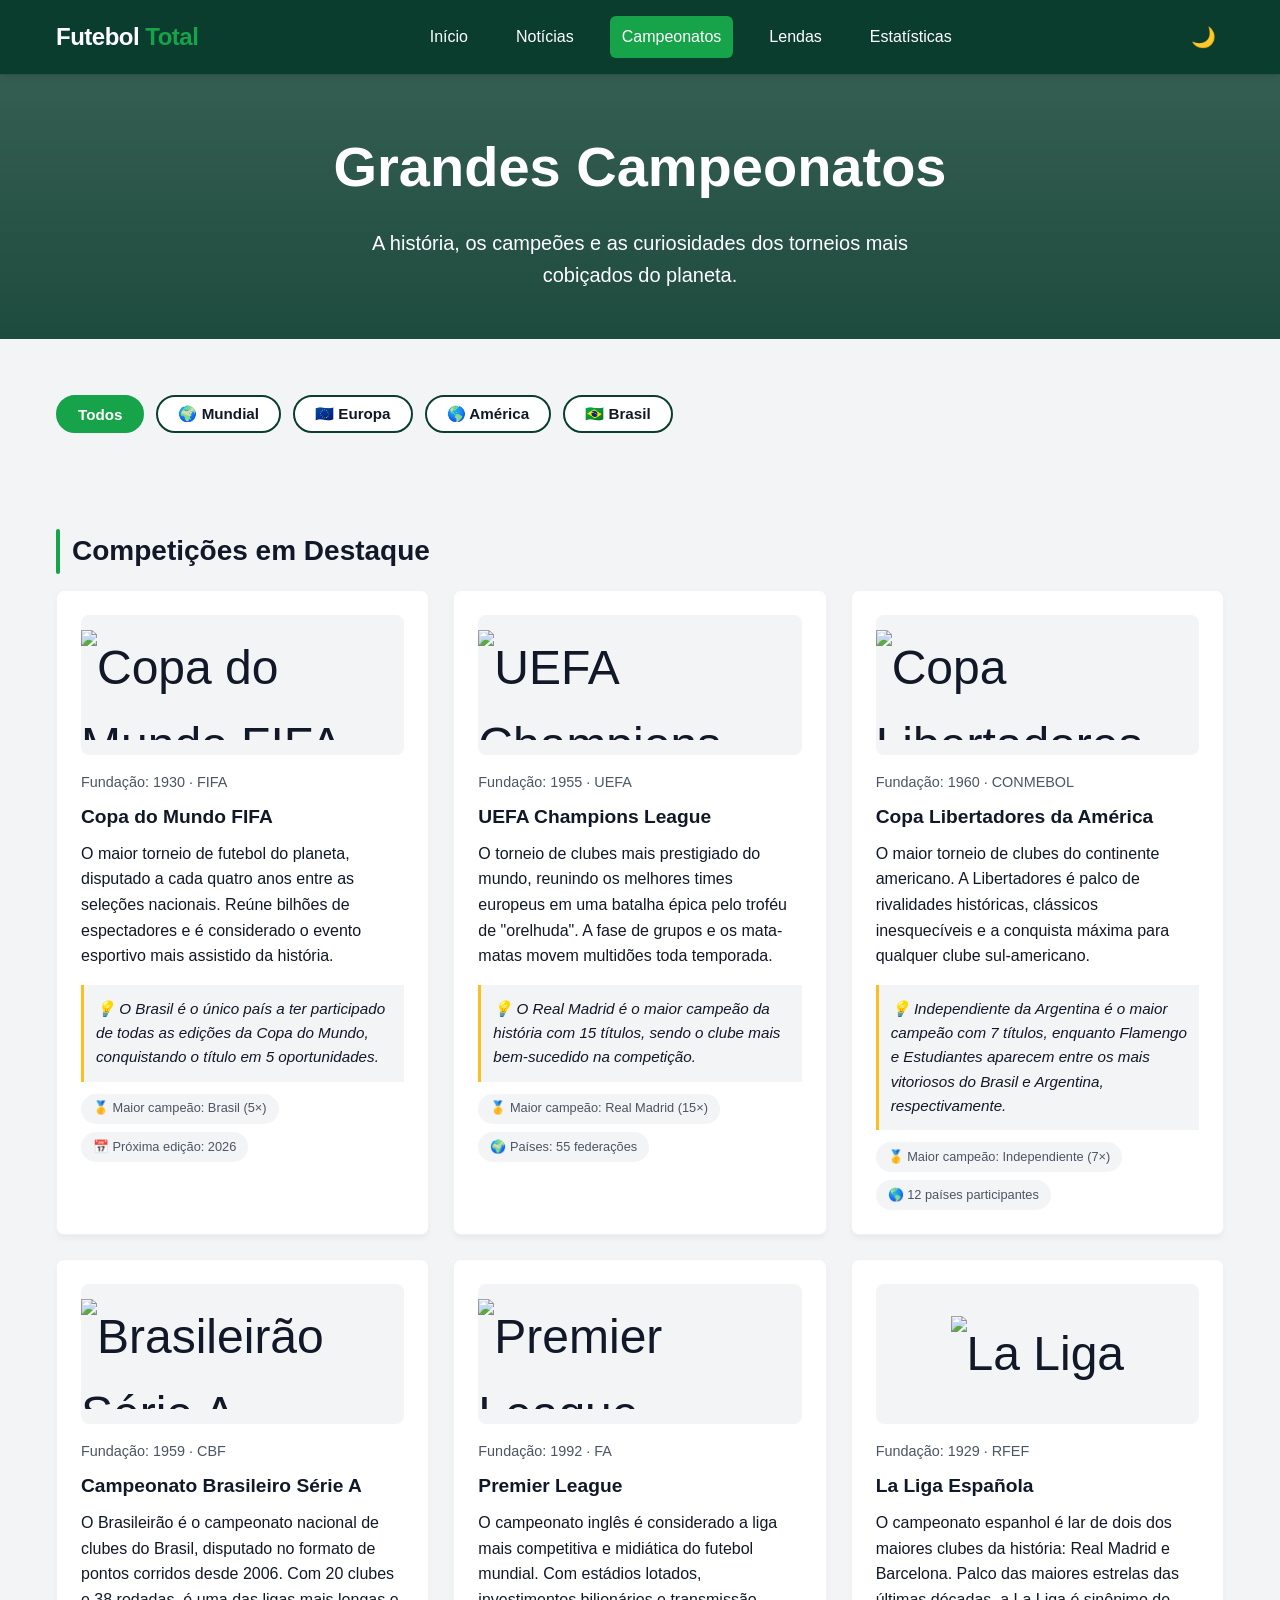
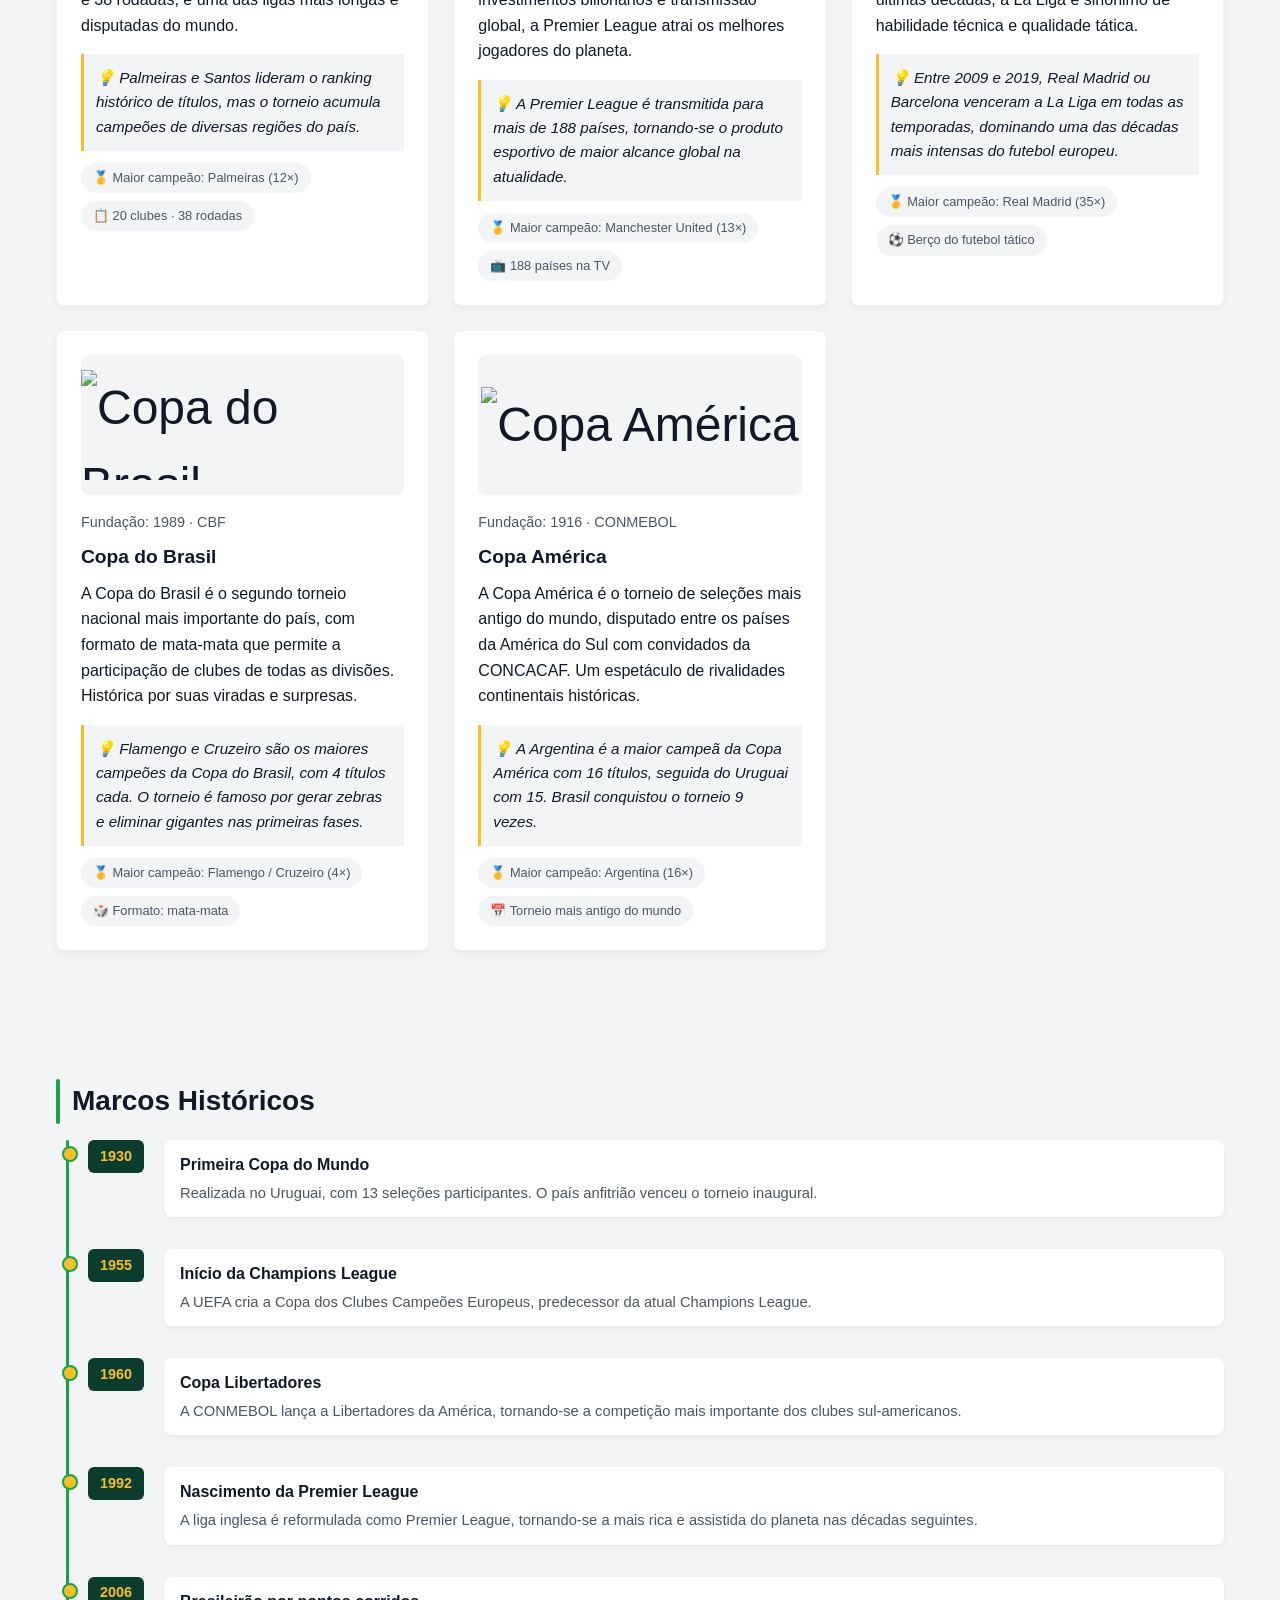
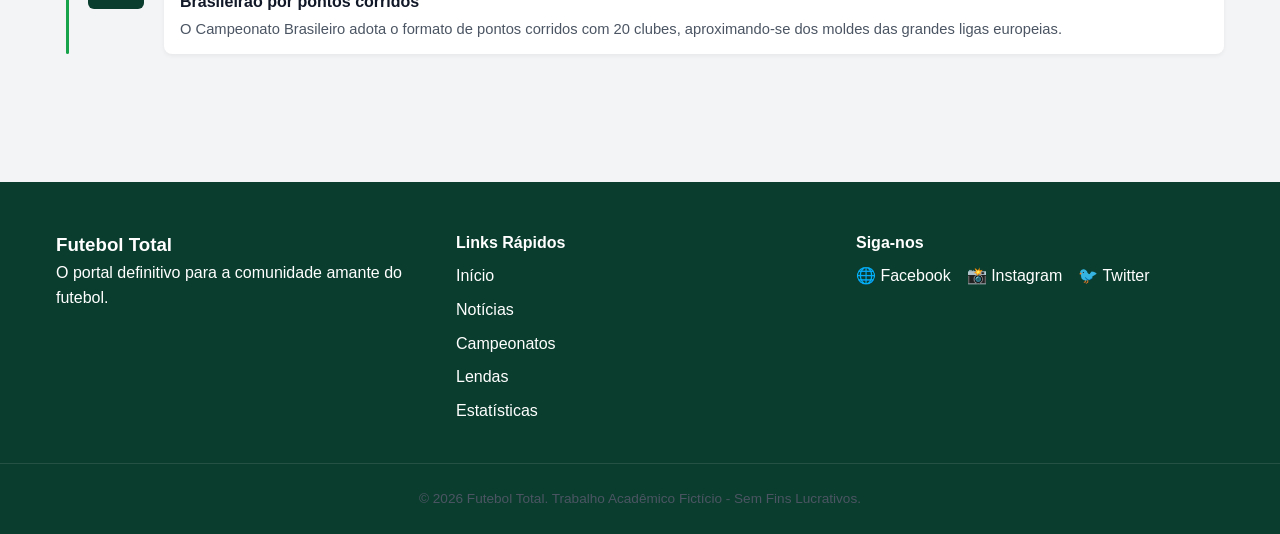
==== commit 126d0fce: "Coloquei os espaços das imagens na pagina Campeonato" ====
--- a/campeonatos.html
+++ b/campeonatos.html
@@ -5,126 +5,6 @@
     <meta name="viewport" content="width=device-width, initial-scale=1.0">
     <title>Campeonatos - Futebol Total</title>
     <link rel="stylesheet" href="style.css">
-    <style>
-        .camp-hero {
-            background-image:
-                linear-gradient(rgba(11,61,46,0.82), rgba(11,61,46,0.93)),
-                url('https://images.unsplash.com/photo-1574629810360-7efbbe195018?w=1400&q=80');
-            background-size: cover;
-            background-position: center top;
-        }
-        .hero-small { padding: 3rem 1rem; }
-
-        .filter-bar {
-            display: flex;
-            flex-wrap: wrap;
-            gap: 0.75rem;
-            margin: 1.5rem 0 0;
-        }
-        .filter-btn {
-            background: var(--bg-card);
-            border: 2px solid var(--primary);
-            color: var(--text-main);
-            padding: 0.5rem 1.25rem;
-            border-radius: 2rem;
-            font-size: 0.95rem;
-            font-weight: 600;
-            cursor: pointer;
-            transition: var(--transition);
-        }
-        .filter-btn:hover, .filter-btn.active {
-            background-color: var(--accent);
-            border-color: var(--accent);
-            color: #fff;
-        }
-
-        .tournament-card {
-            flex-direction: column !important;
-            gap: 1rem;
-            align-items: flex-start !important;
-        }
-        .tournament-badge {
-            width: 100%;
-            height: 150px;
-            display: flex;
-            align-items: center;
-            justify-content: center;
-            background: var(--bg-light);
-            border-radius: 0.5rem;
-            overflow: hidden;
-        }
-        .tournament-badge svg,
-        .tournament-badge img {
-            max-height: 120px;
-            max-width: 85%;
-            object-fit: contain;
-        }
-        .tournament-info { width: 100%; }
-        .tournament-info h3 { font-size: 1.2rem; margin: 0.25rem 0 0.5rem; }
-        .tournament-stats { display: flex; flex-wrap: wrap; gap: 0.5rem; margin-top: 0.75rem; }
-        .stat-tag {
-            background: var(--bg-light);
-            color: var(--text-muted);
-            font-size: 0.8rem;
-            padding: 0.3rem 0.75rem;
-            border-radius: 2rem;
-            font-weight: 500;
-        }
-
-        /* Linha do tempo */
-        .timeline { position: relative; padding-left: 2rem; margin-bottom: 2rem; }
-        .timeline::before {
-            content: '';
-            position: absolute;
-            left: 0.6rem; top: 0; bottom: 0;
-            width: 3px;
-            background: var(--accent);
-            border-radius: 2px;
-        }
-        .timeline-item {
-            position: relative;
-            margin-bottom: 2rem;
-            display: flex;
-            gap: 1.25rem;
-            align-items: flex-start;
-        }
-        .timeline-item::before {
-            content: '';
-            position: absolute;
-            left: -1.65rem; top: 0.4rem;
-            width: 12px; height: 12px;
-            border-radius: 50%;
-            background: var(--gold);
-            border: 2px solid var(--accent);
-        }
-        .timeline-year {
-            background: var(--primary);
-            color: var(--gold);
-            font-weight: 800;
-            font-size: 0.9rem;
-            padding: 0.3rem 0.75rem;
-            border-radius: 0.375rem;
-            white-space: nowrap;
-            align-self: flex-start;
-        }
-        .timeline-content {
-            background: var(--bg-card);
-            padding: 0.75rem 1rem;
-            border-radius: 0.5rem;
-            flex: 1;
-            box-shadow: 0 2px 4px rgba(0,0,0,0.05);
-        }
-        .timeline-content strong { display: block; margin-bottom: 0.25rem; }
-        .timeline-content p { font-size: 0.92rem; color: var(--text-muted); margin: 0; }
-
-        .tournament-card.hidden-card { display: none; }
-
-        @media (max-width: 768px) {
-            .filter-bar { gap: 0.5rem; }
-            .filter-btn { font-size: 0.85rem; padding: 0.4rem 1rem; }
-            .timeline-item { flex-direction: column; gap: 0.5rem; }
-        }
-    </style>
 </head>
 <body>
     <header class="main-header">
@@ -143,13 +23,20 @@
     </header>
 
     <main>
-        <section class="hero hero-small camp-hero">
+        <!-- Hero da Página -->
+        <section class="hero hero-small" style="
+            background-image: linear-gradient(rgba(11,61,46,0.82), rgba(11,61,46,0.92)),
+                              url('https://upload.wikimedia.org/wikipedia/commons/thumb/a/a5/Crowd_at_the_2012_Champions_League_Final.jpg/1280px-Crowd_at_the_2012_Champions_League_Final.jpg');
+            background-size: cover;
+            background-position: center;
+        ">
             <div class="hero-content">
                 <h1>Grandes Campeonatos</h1>
                 <p>A história, os campeões e as curiosidades dos torneios mais cobiçados do planeta.</p>
             </div>
         </section>
 
+        <!-- Filtro por Continente -->
         <section class="container">
             <div class="filter-bar">
                 <button class="filter-btn active" data-filter="all">Todos</button>
@@ -160,46 +47,21 @@
             </div>
         </section>
 
+        <!-- Cards dos Campeonatos -->
         <section class="container" id="campeonatos-lista">
             <h2 class="section-title">Competições em Destaque</h2>
             <div class="grid-layout" id="campeonatos-grid">
 
-                <!-- Copa do Mundo FIFA -->
+                <!-- Copa do Mundo -->
                 <div class="card tournament-card" data-categoria="mundial">
-                    <div class="tournament-badge">
-                        <!-- Logo Copa do Mundo: troféu dourado SVG inline -->
-                        <svg viewBox="0 0 200 200" xmlns="http://www.w3.org/2000/svg" width="110" height="110">
-                          <defs>
-                            <linearGradient id="gold1" x1="0%" y1="0%" x2="100%" y2="100%">
-                              <stop offset="0%" style="stop-color:#f6d365"/>
-                              <stop offset="100%" style="stop-color:#c8860a"/>
-                            </linearGradient>
-                          </defs>
-                          <!-- Base -->
-                          <rect x="70" y="160" width="60" height="12" rx="6" fill="url(#gold1)"/>
-                          <rect x="60" y="170" width="80" height="10" rx="5" fill="#b8730a"/>
-                          <!-- Stem -->
-                          <rect x="88" y="135" width="24" height="30" rx="4" fill="url(#gold1)"/>
-                          <!-- Cup body -->
-                          <path d="M55 60 Q50 130 100 135 Q150 130 145 60 Z" fill="url(#gold1)"/>
-                          <!-- Cup shine -->
-                          <path d="M70 70 Q65 110 95 118" stroke="#fff8" stroke-width="4" fill="none" stroke-linecap="round"/>
-                          <!-- Handles -->
-                          <path d="M55 70 Q30 85 35 110 Q40 130 60 120" fill="none" stroke="url(#gold1)" stroke-width="12" stroke-linecap="round"/>
-                          <path d="M145 70 Q170 85 165 110 Q160 130 140 120" fill="none" stroke="url(#gold1)" stroke-width="12" stroke-linecap="round"/>
-                          <!-- Top opening -->
-                          <ellipse cx="100" cy="60" rx="45" ry="10" fill="#c8860a"/>
-                          <!-- FIFA text -->
-                          <text x="100" y="105" text-anchor="middle" font-family="Arial Black,sans-serif" font-size="22" font-weight="900" fill="#7a4800">FIFA</text>
-                          <!-- Stars -->
-                          <text x="100" y="50" text-anchor="middle" font-size="14" fill="#fff">★★★★★</text>
-                        </svg>
-                    </div>
+                    <div class="tournament-badge"><img src="https://upload.wikimedia.org/wikipedia/commons/thumb/6/67/2022_FIFA_World_Cup.svg/200px-2022_FIFA_World_Cup.svg.png" alt="Copa do Mundo FIFA"></div>
                     <div class="tournament-info">
                         <p class="creation-year">Fundação: 1930 · FIFA</p>
                         <h3>Copa do Mundo FIFA</h3>
                         <p>O maior torneio de futebol do planeta, disputado a cada quatro anos entre as seleções nacionais. Reúne bilhões de espectadores e é considerado o evento esportivo mais assistido da história.</p>
-                        <div class="curiosity">💡 O Brasil é o único país a ter participado de todas as edições da Copa do Mundo, conquistando o título em 5 oportunidades.</div>
+                        <div class="curiosity">
+                            💡 O Brasil é o único país a ter participado de todas as edições da Copa do Mundo, conquistando o título em 5 oportunidades.
+                        </div>
                         <div class="tournament-stats">
                             <span class="stat-tag">🥇 Maior campeão: Brasil (5×)</span>
                             <span class="stat-tag">📅 Próxima edição: 2026</span>
@@ -209,32 +71,14 @@
 
                 <!-- UEFA Champions League -->
                 <div class="card tournament-card" data-categoria="europa">
-                    <div class="tournament-badge">
-                        <svg viewBox="0 0 200 200" xmlns="http://www.w3.org/2000/svg" width="115" height="115">
-                          <defs>
-                            <linearGradient id="ucl1" x1="0%" y1="0%" x2="100%" y2="100%">
-                              <stop offset="0%" style="stop-color:#1a3a8f"/>
-                              <stop offset="100%" style="stop-color:#0a1f5e"/>
-                            </linearGradient>
-                          </defs>
-                          <!-- Ball background circle -->
-                          <circle cx="100" cy="82" r="62" fill="url(#ucl1)"/>
-                          <!-- Ball pentagons pattern (simplified) -->
-                          <circle cx="100" cy="82" r="62" fill="none" stroke="#2d5be3" stroke-width="2"/>
-                          <!-- Star burst -->
-                          <polygon points="100,30 106,60 130,60 111,76 118,105 100,88 82,105 89,76 70,60 94,60" fill="#c9a84c" opacity="0.9"/>
-                          <!-- UCL text -->
-                          <text x="100" y="155" text-anchor="middle" font-family="Arial,sans-serif" font-size="13" font-weight="900" fill="#1a3a8f" letter-spacing="2">CHAMPIONS</text>
-                          <text x="100" y="170" text-anchor="middle" font-family="Arial,sans-serif" font-size="11" font-weight="700" fill="#1a3a8f" letter-spacing="3">LEAGUE</text>
-                          <!-- UEFA tag -->
-                          <text x="100" y="140" text-anchor="middle" font-family="Arial,sans-serif" font-size="10" fill="#666" letter-spacing="1">UEFA</text>
-                        </svg>
-                    </div>
+                    <div class="tournament-badge"><img src="https://upload.wikimedia.org/wikipedia/en/thumb/b/bf/UEFA_Champions_League_logo_2.svg/200px-UEFA_Champions_League_logo_2.svg.png" alt="UEFA Champions League"></div>
                     <div class="tournament-info">
                         <p class="creation-year">Fundação: 1955 · UEFA</p>
                         <h3>UEFA Champions League</h3>
                         <p>O torneio de clubes mais prestigiado do mundo, reunindo os melhores times europeus em uma batalha épica pelo troféu de "orelhuda". A fase de grupos e os mata-matas movem multidões toda temporada.</p>
-                        <div class="curiosity">💡 O Real Madrid é o maior campeão da história com 15 títulos, sendo o clube mais bem-sucedido na competição.</div>
+                        <div class="curiosity">
+                            💡 O Real Madrid é o maior campeão da história com 15 títulos, sendo o clube mais bem-sucedido na competição.
+                        </div>
                         <div class="tournament-stats">
                             <span class="stat-tag">🥇 Maior campeão: Real Madrid (15×)</span>
                             <span class="stat-tag">🌍 Países: 55 federações</span>
@@ -244,33 +88,14 @@
 
                 <!-- Copa Libertadores -->
                 <div class="card tournament-card" data-categoria="america">
-                    <div class="tournament-badge">
-                        <svg viewBox="0 0 200 200" xmlns="http://www.w3.org/2000/svg" width="115" height="115">
-                          <defs>
-                            <linearGradient id="lib1" x1="0%" y1="0%" x2="100%" y2="100%">
-                              <stop offset="0%" style="stop-color:#003087"/>
-                              <stop offset="100%" style="stop-color:#001a4d"/>
-                            </linearGradient>
-                            <linearGradient id="libGold" x1="0%" y1="0%" x2="100%" y2="100%">
-                              <stop offset="0%" style="stop-color:#f6d365"/>
-                              <stop offset="100%" style="stop-color:#c8860a"/>
-                            </linearGradient>
-                          </defs>
-                          <!-- Background shield -->
-                          <path d="M100 15 L175 50 L175 110 Q175 160 100 190 Q25 160 25 110 L25 50 Z" fill="url(#lib1)"/>
-                          <path d="M100 25 L165 57 L165 110 Q165 155 100 182 Q35 155 35 110 L35 57 Z" fill="none" stroke="url(#libGold)" stroke-width="2.5"/>
-                          <!-- Condor / eagle simplified -->
-                          <text x="100" y="95" text-anchor="middle" font-size="52">🦅</text>
-                          <!-- Text -->
-                          <text x="100" y="148" text-anchor="middle" font-family="Arial Black,sans-serif" font-size="10" font-weight="900" fill="#f6d365" letter-spacing="1">LIBERTADORES</text>
-                          <text x="100" y="162" text-anchor="middle" font-family="Arial,sans-serif" font-size="8" fill="#f6d365aa" letter-spacing="2">CONMEBOL</text>
-                        </svg>
-                    </div>
+                    <div class="tournament-badge"><img src="https://upload.wikimedia.org/wikipedia/en/thumb/5/54/Copa_Libertadores_logo.svg/200px-Copa_Libertadores_logo.svg.png" alt="Copa Libertadores"></div>
                     <div class="tournament-info">
                         <p class="creation-year">Fundação: 1960 · CONMEBOL</p>
                         <h3>Copa Libertadores da América</h3>
                         <p>O maior torneio de clubes do continente americano. A Libertadores é palco de rivalidades históricas, clássicos inesquecíveis e a conquista máxima para qualquer clube sul-americano.</p>
-                        <div class="curiosity">💡 Independiente da Argentina é o maior campeão com 7 títulos, enquanto Flamengo e Estudiantes aparecem entre os mais vitoriosos do Brasil e Argentina.</div>
+                        <div class="curiosity">
+                            💡 Independiente da Argentina é o maior campeão com 7 títulos, enquanto Flamengo e Estudiantes aparecem entre os mais vitoriosos do Brasil e Argentina, respectivamente.
+                        </div>
                         <div class="tournament-stats">
                             <span class="stat-tag">🥇 Maior campeão: Independiente (7×)</span>
                             <span class="stat-tag">🌎 12 países participantes</span>
@@ -280,39 +105,14 @@
 
                 <!-- Campeonato Brasileiro -->
                 <div class="card tournament-card" data-categoria="brasil">
-                    <div class="tournament-badge">
-                        <svg viewBox="0 0 200 200" xmlns="http://www.w3.org/2000/svg" width="115" height="115">
-                          <defs>
-                            <linearGradient id="br1" x1="0%" y1="0%" x2="0%" y2="100%">
-                              <stop offset="0%" style="stop-color:#009c3b"/>
-                              <stop offset="100%" style="stop-color:#006622"/>
-                            </linearGradient>
-                          </defs>
-                          <!-- Shield -->
-                          <path d="M100 12 L178 45 L178 115 Q178 168 100 192 Q22 168 22 115 L22 45 Z" fill="url(#br1)"/>
-                          <!-- Inner border -->
-                          <path d="M100 22 L168 52 L168 115 Q168 162 100 184 Q32 162 32 115 L32 52 Z" fill="none" stroke="#FEDD00" stroke-width="3"/>
-                          <!-- Diamond shape (rhombus like Brazil flag) -->
-                          <polygon points="100,45 160,100 100,155 40,100" fill="#FEDD00" opacity="0.15"/>
-                          <!-- Brazil flag colors band -->
-                          <rect x="40" y="95" width="120" height="10" fill="#FEDD00" opacity="0.8"/>
-                          <!-- Circle CBF style -->
-                          <circle cx="100" cy="100" r="32" fill="#002776" opacity="0.85"/>
-                          <circle cx="100" cy="100" r="32" fill="none" stroke="#FEDD00" stroke-width="2"/>
-                          <!-- Stars -->
-                          <text x="100" y="88" text-anchor="middle" font-size="9" fill="#FEDD00">★ ★ ★ ★</text>
-                          <!-- Text inside circle -->
-                          <text x="100" y="104" text-anchor="middle" font-family="Arial Black,sans-serif" font-size="9" font-weight="900" fill="#FEDD00">BRASILEIRÃO</text>
-                          <text x="100" y="116" text-anchor="middle" font-family="Arial,sans-serif" font-size="8" fill="#FEDD00">SÉRIE A</text>
-                          <!-- Bottom text -->
-                          <text x="100" y="175" text-anchor="middle" font-family="Arial Black,sans-serif" font-size="9" fill="#FEDD00" letter-spacing="1">CBF</text>
-                        </svg>
-                    </div>
+                    <div class="tournament-badge"><img src="https://upload.wikimedia.org/wikipedia/commons/thumb/6/63/Campeonato_Brasileiro_S%C3%A9rie_A_logo.svg/200px-Campeonato_Brasileiro_S%C3%A9rie_A_logo.svg.png" alt="Brasileirão Série A"></div>
                     <div class="tournament-info">
                         <p class="creation-year">Fundação: 1959 · CBF</p>
                         <h3>Campeonato Brasileiro Série A</h3>
                         <p>O Brasileirão é o campeonato nacional de clubes do Brasil, disputado no formato de pontos corridos desde 2006. Com 20 clubes e 38 rodadas, é uma das ligas mais longas e disputadas do mundo.</p>
-                        <div class="curiosity">💡 Palmeiras lidera o ranking histórico de títulos com 12 conquistas, seguido por Santos e Flamengo.</div>
+                        <div class="curiosity">
+                            💡 Palmeiras e Santos lideram o ranking histórico de títulos, mas o torneio acumula campeões de diversas regiões do país.
+                        </div>
                         <div class="tournament-stats">
                             <span class="stat-tag">🥇 Maior campeão: Palmeiras (12×)</span>
                             <span class="stat-tag">📋 20 clubes · 38 rodadas</span>
@@ -322,34 +122,14 @@
 
                 <!-- Premier League -->
                 <div class="card tournament-card" data-categoria="europa">
-                    <div class="tournament-badge">
-                        <svg viewBox="0 0 200 200" xmlns="http://www.w3.org/2000/svg" width="115" height="115">
-                          <defs>
-                            <linearGradient id="pl1" x1="0%" y1="0%" x2="100%" y2="100%">
-                              <stop offset="0%" style="stop-color:#37003c"/>
-                              <stop offset="100%" style="stop-color:#220026"/>
-                            </linearGradient>
-                          </defs>
-                          <!-- Crown shape -->
-                          <path d="M30 140 L30 90 L60 115 L100 60 L140 115 L170 90 L170 140 Z" fill="url(#pl1)"/>
-                          <path d="M25 140 L175 140 L170 155 L30 155 Z" fill="url(#pl1)"/>
-                          <!-- Crown jewels -->
-                          <circle cx="100" cy="68" r="8" fill="#00ff85"/>
-                          <circle cx="57" cy="118" r="6" fill="#00ff85"/>
-                          <circle cx="143" cy="118" r="6" fill="#00ff85"/>
-                          <!-- Crown outline -->
-                          <path d="M30 140 L30 90 L60 115 L100 60 L140 115 L170 90 L170 140 Z" fill="none" stroke="#00ff85" stroke-width="2"/>
-                          <!-- PL text -->
-                          <text x="100" y="135" text-anchor="middle" font-family="Arial Black,sans-serif" font-size="18" font-weight="900" fill="#00ff85">PL</text>
-                          <!-- Premier League text below -->
-                          <text x="100" y="172" text-anchor="middle" font-family="Arial,sans-serif" font-size="9" font-weight="700" fill="#37003c" letter-spacing="1">PREMIER LEAGUE</text>
-                        </svg>
-                    </div>
+                    <div class="tournament-badge"><img src="https://upload.wikimedia.org/wikipedia/en/thumb/f/f2/Premier_League_Logo.svg/200px-Premier_League_Logo.svg.png" alt="Premier League"></div>
                     <div class="tournament-info">
                         <p class="creation-year">Fundação: 1992 · FA</p>
                         <h3>Premier League</h3>
                         <p>O campeonato inglês é considerado a liga mais competitiva e midiática do futebol mundial. Com estádios lotados, investimentos bilionários e transmissão global, a Premier League atrai os melhores jogadores do planeta.</p>
-                        <div class="curiosity">💡 A Premier League é transmitida para mais de 188 países, tornando-se o produto esportivo de maior alcance global na atualidade.</div>
+                        <div class="curiosity">
+                            💡 A Premier League é transmitida para mais de 188 países, tornando-se o produto esportivo de maior alcance global na atualidade.
+                        </div>
                         <div class="tournament-stats">
                             <span class="stat-tag">🥇 Maior campeão: Manchester United (13×)</span>
                             <span class="stat-tag">📺 188 países na TV</span>
@@ -359,32 +139,14 @@
 
                 <!-- La Liga -->
                 <div class="card tournament-card" data-categoria="europa">
-                    <div class="tournament-badge">
-                        <svg viewBox="0 0 200 200" xmlns="http://www.w3.org/2000/svg" width="115" height="115">
-                          <defs>
-                            <linearGradient id="laliga1" x1="0%" y1="0%" x2="100%" y2="100%">
-                              <stop offset="0%" style="stop-color:#ff4b00"/>
-                              <stop offset="100%" style="stop-color:#cc2200"/>
-                            </linearGradient>
-                          </defs>
-                          <!-- Oval / pill background -->
-                          <ellipse cx="100" cy="100" rx="88" ry="78" fill="url(#laliga1)"/>
-                          <!-- Inner white ellipse -->
-                          <ellipse cx="100" cy="100" rx="80" ry="70" fill="none" stroke="#fff" stroke-width="2.5" stroke-dasharray="6,4"/>
-                          <!-- "LA LIGA" text big -->
-                          <text x="100" y="88" text-anchor="middle" font-family="Arial Black,sans-serif" font-size="28" font-weight="900" fill="#fff" letter-spacing="-1">LA</text>
-                          <text x="100" y="122" text-anchor="middle" font-family="Arial Black,sans-serif" font-size="28" font-weight="900" fill="#fff" letter-spacing="-1">LIGA</text>
-                          <!-- Stars Spain flag colors bar -->
-                          <rect x="60" y="127" width="80" height="6" rx="3" fill="#FEDD00" opacity="0.85"/>
-                          <!-- EA tag -->
-                          <text x="100" y="158" text-anchor="middle" font-family="Arial,sans-serif" font-size="9" fill="#fff" opacity="0.7" letter-spacing="2">EA SPORTS</text>
-                        </svg>
-                    </div>
+                    <div class="tournament-badge"><img src="https://upload.wikimedia.org/wikipedia/commons/thumb/1/13/LaLiga.svg/200px-LaLiga.svg.png" alt="La Liga"></div>
                     <div class="tournament-info">
                         <p class="creation-year">Fundação: 1929 · RFEF</p>
                         <h3>La Liga Española</h3>
                         <p>O campeonato espanhol é lar de dois dos maiores clubes da história: Real Madrid e Barcelona. Palco das maiores estrelas das últimas décadas, a La Liga é sinônimo de habilidade técnica e qualidade tática.</p>
-                        <div class="curiosity">💡 Entre 2009 e 2019, Real Madrid ou Barcelona venceram a La Liga em todas as temporadas, dominando uma das décadas mais intensas do futebol europeu.</div>
+                        <div class="curiosity">
+                            💡 Entre 2009 e 2019, Real Madrid ou Barcelona venceram a La Liga em todas as temporadas, dominando uma das décadas mais intensas do futebol europeu.
+                        </div>
                         <div class="tournament-stats">
                             <span class="stat-tag">🥇 Maior campeão: Real Madrid (35×)</span>
                             <span class="stat-tag">⚽ Berço do futebol tático</span>
@@ -394,41 +156,14 @@
 
                 <!-- Copa do Brasil -->
                 <div class="card tournament-card" data-categoria="brasil">
-                    <div class="tournament-badge">
-                        <svg viewBox="0 0 200 200" xmlns="http://www.w3.org/2000/svg" width="115" height="115">
-                          <defs>
-                            <linearGradient id="cdb1" x1="0%" y1="0%" x2="100%" y2="100%">
-                              <stop offset="0%" style="stop-color:#006400"/>
-                              <stop offset="100%" style="stop-color:#003200"/>
-                            </linearGradient>
-                            <linearGradient id="cdbGold" x1="0%" y1="0%" x2="100%" y2="100%">
-                              <stop offset="0%" style="stop-color:#f6d365"/>
-                              <stop offset="100%" style="stop-color:#c8860a"/>
-                            </linearGradient>
-                          </defs>
-                          <!-- Trophy cup -->
-                          <rect x="72" y="158" width="56" height="10" rx="5" fill="url(#cdbGold)"/>
-                          <rect x="62" y="166" width="76" height="9" rx="4" fill="#b8730a"/>
-                          <rect x="87" y="133" width="26" height="28" rx="4" fill="url(#cdbGold)"/>
-                          <!-- Cup body -->
-                          <path d="M55 55 Q48 128 100 133 Q152 128 145 55 Z" fill="url(#cdbGold)"/>
-                          <!-- Cup shine -->
-                          <path d="M70 68 Q64 105 93 118" stroke="#fff7" stroke-width="3.5" fill="none" stroke-linecap="round"/>
-                          <!-- Handles -->
-                          <path d="M55 65 Q28 82 33 108 Q38 128 58 118" fill="none" stroke="url(#cdbGold)" stroke-width="11" stroke-linecap="round"/>
-                          <path d="M145 65 Q172 82 167 108 Q162 128 142 118" fill="none" stroke="url(#cdbGold)" stroke-width="11" stroke-linecap="round"/>
-                          <ellipse cx="100" cy="55" rx="45" ry="9" fill="#b8730a"/>
-                          <!-- Green label on cup -->
-                          <rect x="62" y="82" width="76" height="32" rx="4" fill="url(#cdb1)" opacity="0.85"/>
-                          <text x="100" y="98" text-anchor="middle" font-family="Arial Black,sans-serif" font-size="9" font-weight="900" fill="#FEDD00" letter-spacing="0.5">COPA DO</text>
-                          <text x="100" y="110" text-anchor="middle" font-family="Arial Black,sans-serif" font-size="9" font-weight="900" fill="#FEDD00" letter-spacing="0.5">BRASIL</text>
-                        </svg>
-                    </div>
+                    <div class="tournament-badge"><img src="https://upload.wikimedia.org/wikipedia/commons/thumb/f/f5/Copa_do_Brasil_logo.svg/200px-Copa_do_Brasil_logo.svg.png" alt="Copa do Brasil"></div>
                     <div class="tournament-info">
                         <p class="creation-year">Fundação: 1989 · CBF</p>
                         <h3>Copa do Brasil</h3>
                         <p>A Copa do Brasil é o segundo torneio nacional mais importante do país, com formato de mata-mata que permite a participação de clubes de todas as divisões. Histórica por suas viradas e surpresas.</p>
-                        <div class="curiosity">💡 Flamengo e Cruzeiro são os maiores campeões da Copa do Brasil, com 4 títulos cada. O torneio é famoso por gerar zebras e eliminar gigantes nas primeiras fases.</div>
+                        <div class="curiosity">
+                            💡 Flamengo e Cruzeiro são os maiores campeões da Copa do Brasil, com 4 títulos cada. O torneio é famoso por gerar zebras e eliminar gigantes nas primeiras fases.
+                        </div>
                         <div class="tournament-stats">
                             <span class="stat-tag">🥇 Maior campeão: Flamengo / Cruzeiro (4×)</span>
                             <span class="stat-tag">🎲 Formato: mata-mata</span>
@@ -438,39 +173,14 @@
 
                 <!-- Copa América -->
                 <div class="card tournament-card" data-categoria="america">
-                    <div class="tournament-badge">
-                        <svg viewBox="0 0 200 200" xmlns="http://www.w3.org/2000/svg" width="115" height="115">
-                          <defs>
-                            <linearGradient id="ca1" x1="0%" y1="0%" x2="100%" y2="100%">
-                              <stop offset="0%" style="stop-color:#00467f"/>
-                              <stop offset="100%" style="stop-color:#001f40"/>
-                            </linearGradient>
-                            <linearGradient id="caGold" x1="0%" y1="0%" x2="100%" y2="100%">
-                              <stop offset="0%" style="stop-color:#f6d365"/>
-                              <stop offset="100%" style="stop-color:#c8860a"/>
-                            </linearGradient>
-                          </defs>
-                          <!-- Circle background -->
-                          <circle cx="100" cy="95" r="75" fill="url(#ca1)"/>
-                          <circle cx="100" cy="95" r="75" fill="none" stroke="url(#caGold)" stroke-width="3"/>
-                          <!-- Inner ring -->
-                          <circle cx="100" cy="95" r="62" fill="none" stroke="url(#caGold)" stroke-width="1" stroke-dasharray="5,3"/>
-                          <!-- South America continent silhouette (simplified polygon) -->
-                          <polygon points="95,35 115,35 125,55 120,80 130,100 118,130 105,150 90,145 80,120 75,95 82,70 80,50" fill="url(#caGold)" opacity="0.25"/>
-                          <!-- COPA text -->
-                          <text x="100" y="82" text-anchor="middle" font-family="Arial Black,sans-serif" font-size="18" font-weight="900" fill="url(#caGold)" letter-spacing="2">COPA</text>
-                          <text x="100" y="105" text-anchor="middle" font-family="Arial Black,sans-serif" font-size="13" font-weight="900" fill="#fff" letter-spacing="1">AMÉRICA</text>
-                          <!-- Stars row -->
-                          <text x="100" y="125" text-anchor="middle" font-size="11" fill="url(#caGold)">★ ★ ★ ★ ★</text>
-                          <!-- CONMEBOL -->
-                          <text x="100" y="155" text-anchor="middle" font-family="Arial,sans-serif" font-size="8" fill="#fff8" letter-spacing="2">CONMEBOL</text>
-                        </svg>
-                    </div>
+                    <div class="tournament-badge"><img src="https://upload.wikimedia.org/wikipedia/en/thumb/4/41/Copa_Am%C3%A9rica_2024_logo.svg/200px-Copa_Am%C3%A9rica_2024_logo.svg.png" alt="Copa América"></div>
                     <div class="tournament-info">
                         <p class="creation-year">Fundação: 1916 · CONMEBOL</p>
                         <h3>Copa América</h3>
                         <p>A Copa América é o torneio de seleções mais antigo do mundo, disputado entre os países da América do Sul com convidados da CONCACAF. Um espetáculo de rivalidades continentais históricas.</p>
-                        <div class="curiosity">💡 A Argentina é a maior campeã da Copa América com 16 títulos, seguida do Uruguai com 15. Brasil conquistou o torneio 9 vezes.</div>
+                        <div class="curiosity">
+                            💡 A Argentina é a maior campeã da Copa América com 16 títulos, seguida do Uruguai com 15. Brasil conquistou o torneio 9 vezes.
+                        </div>
                         <div class="tournament-stats">
                             <span class="stat-tag">🥇 Maior campeão: Argentina (16×)</span>
                             <span class="stat-tag">📅 Torneio mais antigo do mundo</span>
@@ -479,7 +189,9 @@
                 </div>
 
             </div>
-            <p class="text-center hidden" id="sem-resultados" style="padding:2rem;color:var(--text-muted);">
+
+            <!-- Mensagem de vazio (oculta por padrão) -->
+            <p class="text-center hidden" id="sem-resultados" style="padding: 2rem; color: var(--text-muted);">
                 Nenhum campeonato encontrado para esse filtro.
             </p>
         </section>
@@ -559,24 +271,199 @@
 
     <button id="back-to-top" title="Voltar ao Topo">↑</button>
 
+    <style>
+        /* ====== Estilos específicos desta página ====== */
+
+        .hero-small {
+            padding: 3rem 1rem;
+        }
+
+        /* Barra de filtros */
+        .filter-bar {
+            display: flex;
+            flex-wrap: wrap;
+            gap: 0.75rem;
+            margin: 1.5rem 0 0;
+        }
+
+        .filter-btn {
+            background: var(--bg-card);
+            border: 2px solid var(--primary);
+            color: var(--text-main);
+            padding: 0.5rem 1.25rem;
+            border-radius: 2rem;
+            font-size: 0.95rem;
+            font-weight: 600;
+            cursor: pointer;
+            transition: var(--transition);
+        }
+
+        .filter-btn:hover,
+        .filter-btn.active {
+            background-color: var(--accent);
+            border-color: var(--accent);
+            color: #fff;
+        }
+
+        /* Cards de torneio — sobrescrevendo o layout herdado */
+        .tournament-card {
+            flex-direction: column;
+            gap: 1rem;
+            align-items: flex-start;
+        }
+
+        .tournament-badge {
+            width: 100%;
+            height: 140px;
+            display: flex;
+            align-items: center;
+            justify-content: center;
+            background: var(--bg-light);
+            border-radius: 0.5rem;
+            overflow: hidden;
+        }
+
+        .tournament-badge img {
+            max-height: 110px;
+            max-width: 100%;
+            object-fit: contain;
+        }
+
+        .tournament-info {
+            width: 100%;
+        }
+
+        .tournament-info h3 {
+            font-size: 1.2rem;
+            margin: 0.25rem 0 0.5rem;
+        }
+
+        .tournament-stats {
+            display: flex;
+            flex-wrap: wrap;
+            gap: 0.5rem;
+            margin-top: 0.75rem;
+        }
+
+        .stat-tag {
+            background: var(--bg-light);
+            color: var(--text-muted);
+            font-size: 0.8rem;
+            padding: 0.3rem 0.75rem;
+            border-radius: 2rem;
+            font-weight: 500;
+        }
+
+        /* Linha do tempo */
+        .timeline {
+            position: relative;
+            padding-left: 2rem;
+            margin-bottom: 2rem;
+        }
+
+        .timeline::before {
+            content: '';
+            position: absolute;
+            left: 0.6rem;
+            top: 0;
+            bottom: 0;
+            width: 3px;
+            background: var(--accent);
+            border-radius: 2px;
+        }
+
+        .timeline-item {
+            position: relative;
+            margin-bottom: 2rem;
+            display: flex;
+            gap: 1.25rem;
+            align-items: flex-start;
+        }
+
+        .timeline-item::before {
+            content: '';
+            position: absolute;
+            left: -1.65rem;
+            top: 0.4rem;
+            width: 12px;
+            height: 12px;
+            border-radius: 50%;
+            background: var(--gold);
+            border: 2px solid var(--accent);
+        }
+
+        .timeline-year {
+            background: var(--primary);
+            color: var(--gold);
+            font-weight: 800;
+            font-size: 0.9rem;
+            padding: 0.3rem 0.75rem;
+            border-radius: 0.375rem;
+            white-space: nowrap;
+            align-self: flex-start;
+        }
+
+        .timeline-content {
+            background: var(--bg-card);
+            padding: 0.75rem 1rem;
+            border-radius: 0.5rem;
+            flex: 1;
+            box-shadow: 0 2px 4px rgba(0,0,0,0.05);
+        }
+
+        .timeline-content strong {
+            display: block;
+            margin-bottom: 0.25rem;
+        }
+
+        .timeline-content p {
+            font-size: 0.92rem;
+            color: var(--text-muted);
+            margin: 0;
+        }
+
+        /* Ocultar cards filtrados */
+        .tournament-card.hidden-card {
+            display: none;
+        }
+
+        @media (max-width: 768px) {
+            .filter-bar {
+                gap: 0.5rem;
+            }
+            .filter-btn {
+                font-size: 0.85rem;
+                padding: 0.4rem 1rem;
+            }
+            .timeline-item {
+                flex-direction: column;
+                gap: 0.5rem;
+            }
+        }
+    </style>
+
     <script src="js/script.js"></script>
     <script>
+        // Filtro de campeonatos
         const filterBtns = document.querySelectorAll('.filter-btn');
-        const cards      = document.querySelectorAll('.tournament-card[data-categoria]');
-        const semRes     = document.getElementById('sem-resultados');
+        const cards = document.querySelectorAll('.tournament-card[data-categoria]');
+        const semResultados = document.getElementById('sem-resultados');
 
         filterBtns.forEach(btn => {
             btn.addEventListener('click', () => {
                 filterBtns.forEach(b => b.classList.remove('active'));
                 btn.classList.add('active');
+
                 const filtro = btn.dataset.filter;
                 let visiveis = 0;
+
                 cards.forEach(card => {
-                    const ok = filtro === 'all' || card.dataset.categoria === filtro;
-                    card.classList.toggle('hidden-card', !ok);
-                    if (ok) visiveis++;
+                    const match = filtro === 'all' || card.dataset.categoria === filtro;
+                    card.classList.toggle('hidden-card', !match);
+                    if (match) visiveis++;
                 });
-                semRes.classList.toggle('hidden', visiveis > 0);
+
+                semResultados.classList.toggle('hidden', visiveis > 0);
             });
         });
     </script>
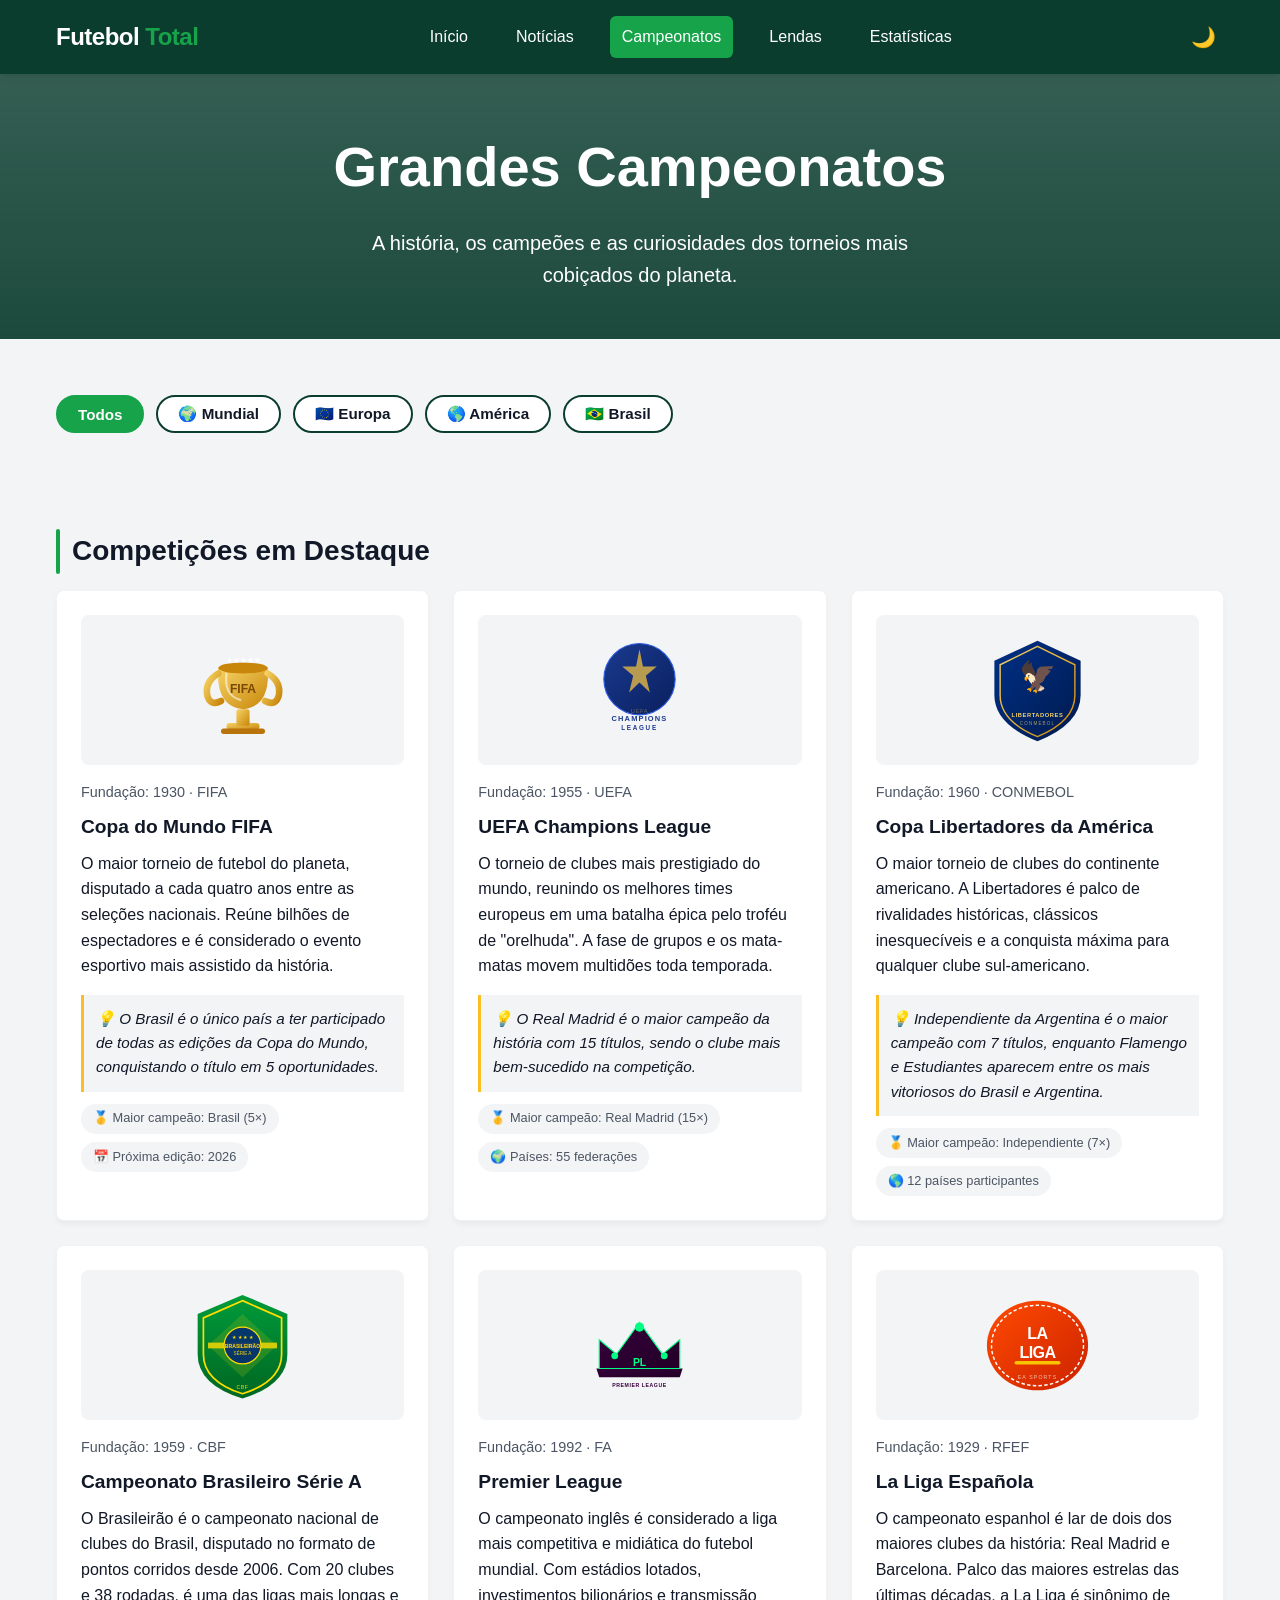
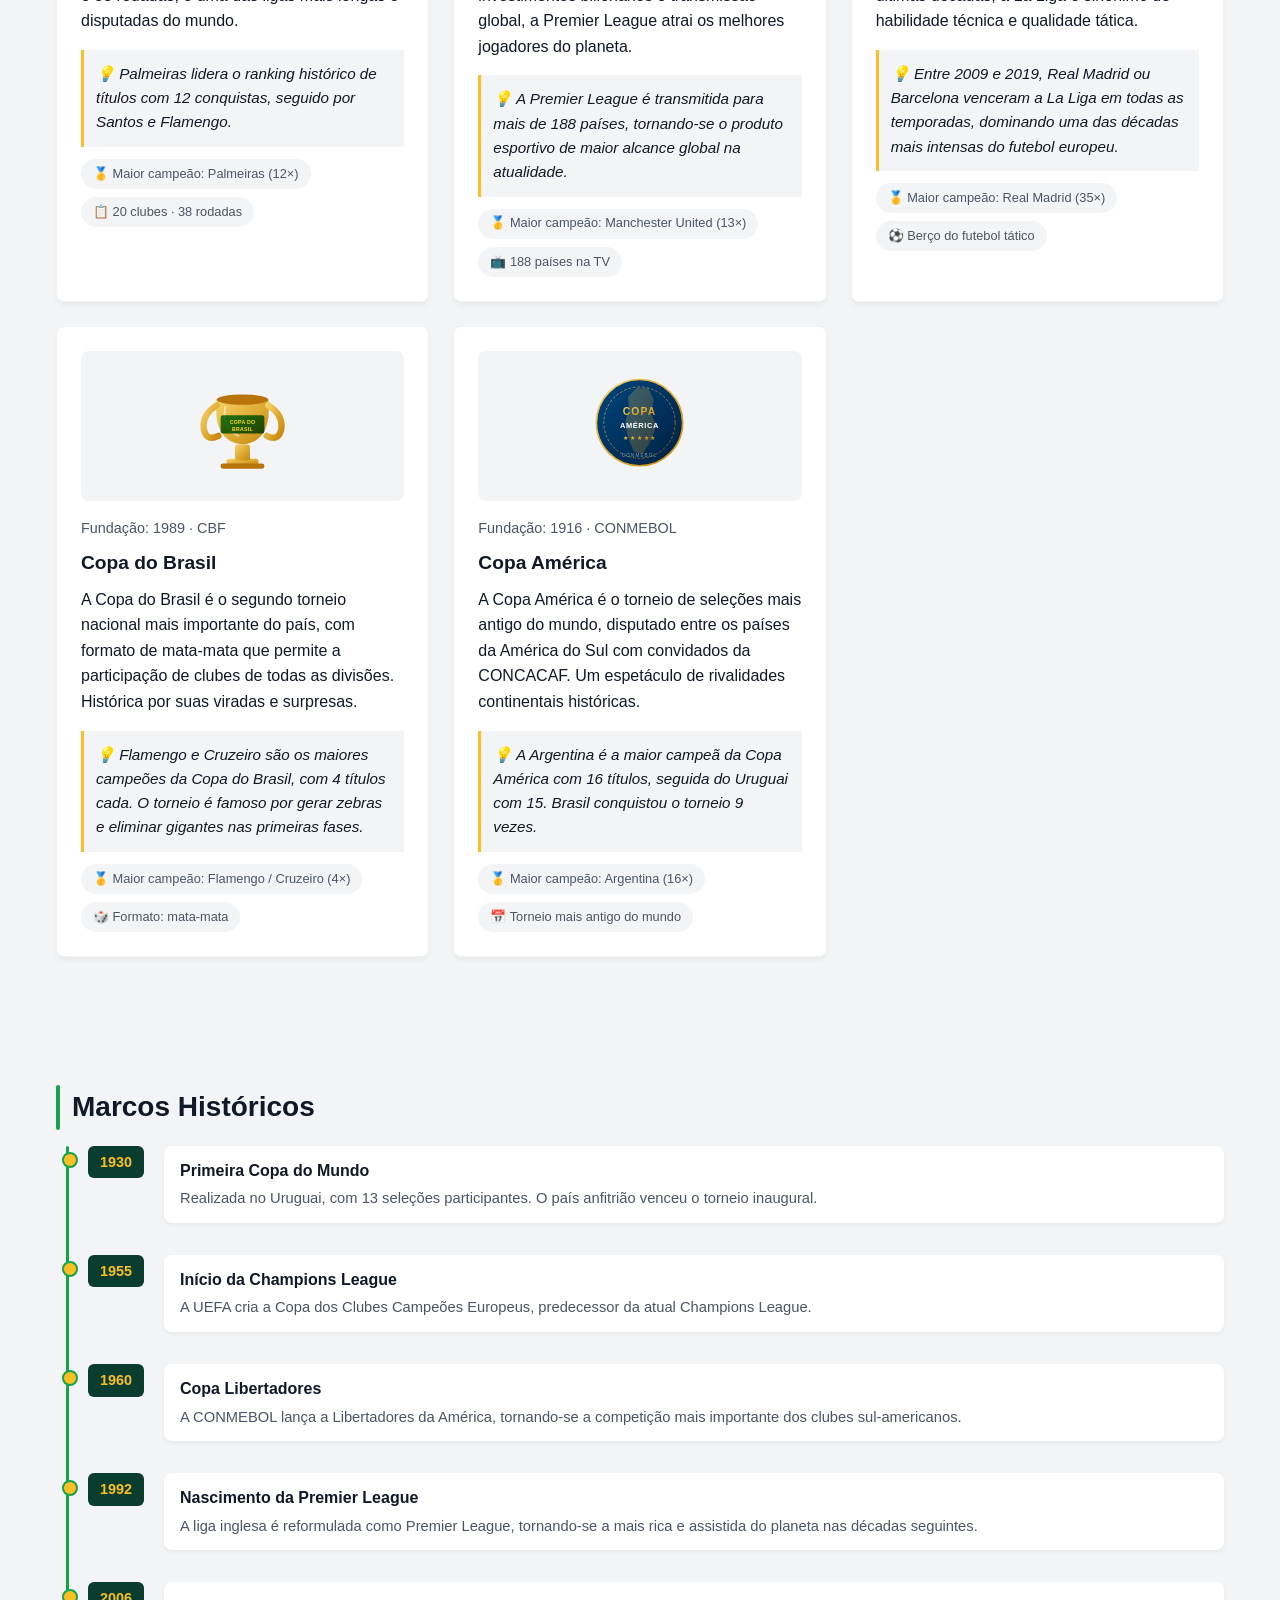
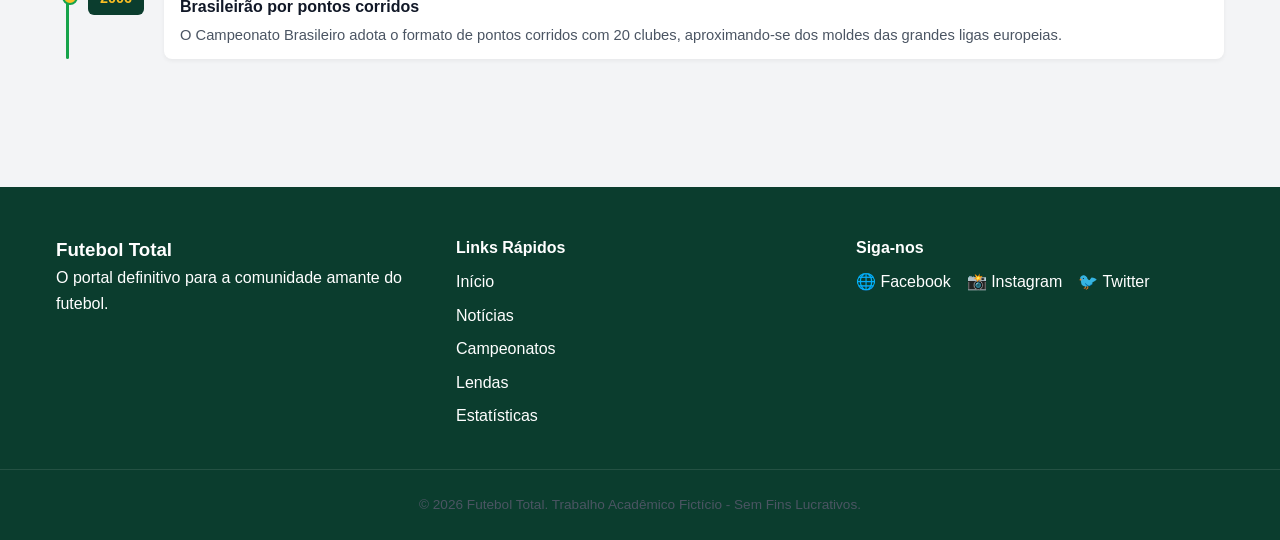
==== commit a6118dcc: "Coloquei as imagems e rerolvi alguns bugs  obs: fotos nao oficiais por direito autoral kkkkkkkkkkk" ====
--- a/campeonatos.html
+++ b/campeonatos.html
@@ -5,6 +5,126 @@
     <meta name="viewport" content="width=device-width, initial-scale=1.0">
     <title>Campeonatos - Futebol Total</title>
     <link rel="stylesheet" href="style.css">
+    <style>
+        .camp-hero {
+            background-image:
+                linear-gradient(rgba(11,61,46,0.82), rgba(11,61,46,0.93)),
+                url('https://images.unsplash.com/photo-1574629810360-7efbbe195018?w=1400&q=80');
+            background-size: cover;
+            background-position: center top;
+        }
+        .hero-small { padding: 3rem 1rem; }
+
+        .filter-bar {
+            display: flex;
+            flex-wrap: wrap;
+            gap: 0.75rem;
+            margin: 1.5rem 0 0;
+        }
+        .filter-btn {
+            background: var(--bg-card);
+            border: 2px solid var(--primary);
+            color: var(--text-main);
+            padding: 0.5rem 1.25rem;
+            border-radius: 2rem;
+            font-size: 0.95rem;
+            font-weight: 600;
+            cursor: pointer;
+            transition: var(--transition);
+        }
+        .filter-btn:hover, .filter-btn.active {
+            background-color: var(--accent);
+            border-color: var(--accent);
+            color: #fff;
+        }
+
+        .tournament-card {
+            flex-direction: column !important;
+            gap: 1rem;
+            align-items: flex-start !important;
+        }
+        .tournament-badge {
+            width: 100%;
+            height: 150px;
+            display: flex;
+            align-items: center;
+            justify-content: center;
+            background: var(--bg-light);
+            border-radius: 0.5rem;
+            overflow: hidden;
+        }
+        .tournament-badge svg,
+        .tournament-badge img {
+            max-height: 120px;
+            max-width: 85%;
+            object-fit: contain;
+        }
+        .tournament-info { width: 100%; }
+        .tournament-info h3 { font-size: 1.2rem; margin: 0.25rem 0 0.5rem; }
+        .tournament-stats { display: flex; flex-wrap: wrap; gap: 0.5rem; margin-top: 0.75rem; }
+        .stat-tag {
+            background: var(--bg-light);
+            color: var(--text-muted);
+            font-size: 0.8rem;
+            padding: 0.3rem 0.75rem;
+            border-radius: 2rem;
+            font-weight: 500;
+        }
+
+        /* Linha do tempo */
+        .timeline { position: relative; padding-left: 2rem; margin-bottom: 2rem; }
+        .timeline::before {
+            content: '';
+            position: absolute;
+            left: 0.6rem; top: 0; bottom: 0;
+            width: 3px;
+            background: var(--accent);
+            border-radius: 2px;
+        }
+        .timeline-item {
+            position: relative;
+            margin-bottom: 2rem;
+            display: flex;
+            gap: 1.25rem;
+            align-items: flex-start;
+        }
+        .timeline-item::before {
+            content: '';
+            position: absolute;
+            left: -1.65rem; top: 0.4rem;
+            width: 12px; height: 12px;
+            border-radius: 50%;
+            background: var(--gold);
+            border: 2px solid var(--accent);
+        }
+        .timeline-year {
+            background: var(--primary);
+            color: var(--gold);
+            font-weight: 800;
+            font-size: 0.9rem;
+            padding: 0.3rem 0.75rem;
+            border-radius: 0.375rem;
+            white-space: nowrap;
+            align-self: flex-start;
+        }
+        .timeline-content {
+            background: var(--bg-card);
+            padding: 0.75rem 1rem;
+            border-radius: 0.5rem;
+            flex: 1;
+            box-shadow: 0 2px 4px rgba(0,0,0,0.05);
+        }
+        .timeline-content strong { display: block; margin-bottom: 0.25rem; }
+        .timeline-content p { font-size: 0.92rem; color: var(--text-muted); margin: 0; }
+
+        .tournament-card.hidden-card { display: none; }
+
+        @media (max-width: 768px) {
+            .filter-bar { gap: 0.5rem; }
+            .filter-btn { font-size: 0.85rem; padding: 0.4rem 1rem; }
+            .timeline-item { flex-direction: column; gap: 0.5rem; }
+        }
+    </style>
 </head>
 <body>
     <header class="main-header">
@@ -23,20 +143,13 @@
     </header>
 
     <main>
-        <!-- Hero da Página -->
-        <section class="hero hero-small" style="
-            background-image: linear-gradient(rgba(11,61,46,0.82), rgba(11,61,46,0.92)),
-                              url('https://upload.wikimedia.org/wikipedia/commons/thumb/a/a5/Crowd_at_the_2012_Champions_League_Final.jpg/1280px-Crowd_at_the_2012_Champions_League_Final.jpg');
-            background-size: cover;
-            background-position: center;
-        ">
+        <section class="hero hero-small camp-hero">
             <div class="hero-content">
                 <h1>Grandes Campeonatos</h1>
                 <p>A história, os campeões e as curiosidades dos torneios mais cobiçados do planeta.</p>
             </div>
         </section>
 
-        <!-- Filtro por Continente -->
         <section class="container">
             <div class="filter-bar">
                 <button class="filter-btn active" data-filter="all">Todos</button>
@@ -47,21 +160,46 @@
             </div>
         </section>
 
-        <!-- Cards dos Campeonatos -->
         <section class="container" id="campeonatos-lista">
             <h2 class="section-title">Competições em Destaque</h2>
             <div class="grid-layout" id="campeonatos-grid">
 
-                <!-- Copa do Mundo -->
+                <!-- Copa do Mundo FIFA -->
                 <div class="card tournament-card" data-categoria="mundial">
-                    <div class="tournament-badge"><img src="https://upload.wikimedia.org/wikipedia/commons/thumb/6/67/2022_FIFA_World_Cup.svg/200px-2022_FIFA_World_Cup.svg.png" alt="Copa do Mundo FIFA"></div>
+                    <div class="tournament-badge">
+                        <!-- Logo Copa do Mundo: troféu dourado SVG inline -->
+                        <svg viewBox="0 0 200 200" xmlns="http://www.w3.org/2000/svg" width="110" height="110">
+                          <defs>
+                            <linearGradient id="gold1" x1="0%" y1="0%" x2="100%" y2="100%">
+                              <stop offset="0%" style="stop-color:#f6d365"/>
+                              <stop offset="100%" style="stop-color:#c8860a"/>
+                            </linearGradient>
+                          </defs>
+                          <!-- Base -->
+                          <rect x="70" y="160" width="60" height="12" rx="6" fill="url(#gold1)"/>
+                          <rect x="60" y="170" width="80" height="10" rx="5" fill="#b8730a"/>
+                          <!-- Stem -->
+                          <rect x="88" y="135" width="24" height="30" rx="4" fill="url(#gold1)"/>
+                          <!-- Cup body -->
+                          <path d="M55 60 Q50 130 100 135 Q150 130 145 60 Z" fill="url(#gold1)"/>
+                          <!-- Cup shine -->
+                          <path d="M70 70 Q65 110 95 118" stroke="#fff8" stroke-width="4" fill="none" stroke-linecap="round"/>
+                          <!-- Handles -->
+                          <path d="M55 70 Q30 85 35 110 Q40 130 60 120" fill="none" stroke="url(#gold1)" stroke-width="12" stroke-linecap="round"/>
+                          <path d="M145 70 Q170 85 165 110 Q160 130 140 120" fill="none" stroke="url(#gold1)" stroke-width="12" stroke-linecap="round"/>
+                          <!-- Top opening -->
+                          <ellipse cx="100" cy="60" rx="45" ry="10" fill="#c8860a"/>
+                          <!-- FIFA text -->
+                          <text x="100" y="105" text-anchor="middle" font-family="Arial Black,sans-serif" font-size="22" font-weight="900" fill="#7a4800">FIFA</text>
+                          <!-- Stars -->
+                          <text x="100" y="50" text-anchor="middle" font-size="14" fill="#fff">★★★★★</text>
+                        </svg>
+                    </div>
                     <div class="tournament-info">
                         <p class="creation-year">Fundação: 1930 · FIFA</p>
                         <h3>Copa do Mundo FIFA</h3>
                         <p>O maior torneio de futebol do planeta, disputado a cada quatro anos entre as seleções nacionais. Reúne bilhões de espectadores e é considerado o evento esportivo mais assistido da história.</p>
-                        <div class="curiosity">
-                            💡 O Brasil é o único país a ter participado de todas as edições da Copa do Mundo, conquistando o título em 5 oportunidades.
-                        </div>
+                        <div class="curiosity">💡 O Brasil é o único país a ter participado de todas as edições da Copa do Mundo, conquistando o título em 5 oportunidades.</div>
                         <div class="tournament-stats">
                             <span class="stat-tag">🥇 Maior campeão: Brasil (5×)</span>
                             <span class="stat-tag">📅 Próxima edição: 2026</span>
@@ -71,14 +209,32 @@
 
                 <!-- UEFA Champions League -->
                 <div class="card tournament-card" data-categoria="europa">
-                    <div class="tournament-badge"><img src="https://upload.wikimedia.org/wikipedia/en/thumb/b/bf/UEFA_Champions_League_logo_2.svg/200px-UEFA_Champions_League_logo_2.svg.png" alt="UEFA Champions League"></div>
+                    <div class="tournament-badge">
+                        <svg viewBox="0 0 200 200" xmlns="http://www.w3.org/2000/svg" width="115" height="115">
+                          <defs>
+                            <linearGradient id="ucl1" x1="0%" y1="0%" x2="100%" y2="100%">
+                              <stop offset="0%" style="stop-color:#1a3a8f"/>
+                              <stop offset="100%" style="stop-color:#0a1f5e"/>
+                            </linearGradient>
+                          </defs>
+                          <!-- Ball background circle -->
+                          <circle cx="100" cy="82" r="62" fill="url(#ucl1)"/>
+                          <!-- Ball pentagons pattern (simplified) -->
+                          <circle cx="100" cy="82" r="62" fill="none" stroke="#2d5be3" stroke-width="2"/>
+                          <!-- Star burst -->
+                          <polygon points="100,30 106,60 130,60 111,76 118,105 100,88 82,105 89,76 70,60 94,60" fill="#c9a84c" opacity="0.9"/>
+                          <!-- UCL text -->
+                          <text x="100" y="155" text-anchor="middle" font-family="Arial,sans-serif" font-size="13" font-weight="900" fill="#1a3a8f" letter-spacing="2">CHAMPIONS</text>
+                          <text x="100" y="170" text-anchor="middle" font-family="Arial,sans-serif" font-size="11" font-weight="700" fill="#1a3a8f" letter-spacing="3">LEAGUE</text>
+                          <!-- UEFA tag -->
+                          <text x="100" y="140" text-anchor="middle" font-family="Arial,sans-serif" font-size="10" fill="#666" letter-spacing="1">UEFA</text>
+                        </svg>
+                    </div>
                     <div class="tournament-info">
                         <p class="creation-year">Fundação: 1955 · UEFA</p>
                         <h3>UEFA Champions League</h3>
                         <p>O torneio de clubes mais prestigiado do mundo, reunindo os melhores times europeus em uma batalha épica pelo troféu de "orelhuda". A fase de grupos e os mata-matas movem multidões toda temporada.</p>
-                        <div class="curiosity">
-                            💡 O Real Madrid é o maior campeão da história com 15 títulos, sendo o clube mais bem-sucedido na competição.
-                        </div>
+                        <div class="curiosity">💡 O Real Madrid é o maior campeão da história com 15 títulos, sendo o clube mais bem-sucedido na competição.</div>
                         <div class="tournament-stats">
                             <span class="stat-tag">🥇 Maior campeão: Real Madrid (15×)</span>
                             <span class="stat-tag">🌍 Países: 55 federações</span>
@@ -88,14 +244,33 @@
 
                 <!-- Copa Libertadores -->
                 <div class="card tournament-card" data-categoria="america">
-                    <div class="tournament-badge"><img src="https://upload.wikimedia.org/wikipedia/en/thumb/5/54/Copa_Libertadores_logo.svg/200px-Copa_Libertadores_logo.svg.png" alt="Copa Libertadores"></div>
+                    <div class="tournament-badge">
+                        <svg viewBox="0 0 200 200" xmlns="http://www.w3.org/2000/svg" width="115" height="115">
+                          <defs>
+                            <linearGradient id="lib1" x1="0%" y1="0%" x2="100%" y2="100%">
+                              <stop offset="0%" style="stop-color:#003087"/>
+                              <stop offset="100%" style="stop-color:#001a4d"/>
+                            </linearGradient>
+                            <linearGradient id="libGold" x1="0%" y1="0%" x2="100%" y2="100%">
+                              <stop offset="0%" style="stop-color:#f6d365"/>
+                              <stop offset="100%" style="stop-color:#c8860a"/>
+                            </linearGradient>
+                          </defs>
+                          <!-- Background shield -->
+                          <path d="M100 15 L175 50 L175 110 Q175 160 100 190 Q25 160 25 110 L25 50 Z" fill="url(#lib1)"/>
+                          <path d="M100 25 L165 57 L165 110 Q165 155 100 182 Q35 155 35 110 L35 57 Z" fill="none" stroke="url(#libGold)" stroke-width="2.5"/>
+                          <!-- Condor / eagle simplified -->
+                          <text x="100" y="95" text-anchor="middle" font-size="52">🦅</text>
+                          <!-- Text -->
+                          <text x="100" y="148" text-anchor="middle" font-family="Arial Black,sans-serif" font-size="10" font-weight="900" fill="#f6d365" letter-spacing="1">LIBERTADORES</text>
+                          <text x="100" y="162" text-anchor="middle" font-family="Arial,sans-serif" font-size="8" fill="#f6d365aa" letter-spacing="2">CONMEBOL</text>
+                        </svg>
+                    </div>
                     <div class="tournament-info">
                         <p class="creation-year">Fundação: 1960 · CONMEBOL</p>
                         <h3>Copa Libertadores da América</h3>
                         <p>O maior torneio de clubes do continente americano. A Libertadores é palco de rivalidades históricas, clássicos inesquecíveis e a conquista máxima para qualquer clube sul-americano.</p>
-                        <div class="curiosity">
-                            💡 Independiente da Argentina é o maior campeão com 7 títulos, enquanto Flamengo e Estudiantes aparecem entre os mais vitoriosos do Brasil e Argentina, respectivamente.
-                        </div>
+                        <div class="curiosity">💡 Independiente da Argentina é o maior campeão com 7 títulos, enquanto Flamengo e Estudiantes aparecem entre os mais vitoriosos do Brasil e Argentina.</div>
                         <div class="tournament-stats">
                             <span class="stat-tag">🥇 Maior campeão: Independiente (7×)</span>
                             <span class="stat-tag">🌎 12 países participantes</span>
@@ -105,14 +280,39 @@
 
                 <!-- Campeonato Brasileiro -->
                 <div class="card tournament-card" data-categoria="brasil">
-                    <div class="tournament-badge"><img src="https://upload.wikimedia.org/wikipedia/commons/thumb/6/63/Campeonato_Brasileiro_S%C3%A9rie_A_logo.svg/200px-Campeonato_Brasileiro_S%C3%A9rie_A_logo.svg.png" alt="Brasileirão Série A"></div>
+                    <div class="tournament-badge">
+                        <svg viewBox="0 0 200 200" xmlns="http://www.w3.org/2000/svg" width="115" height="115">
+                          <defs>
+                            <linearGradient id="br1" x1="0%" y1="0%" x2="0%" y2="100%">
+                              <stop offset="0%" style="stop-color:#009c3b"/>
+                              <stop offset="100%" style="stop-color:#006622"/>
+                            </linearGradient>
+                          </defs>
+                          <!-- Shield -->
+                          <path d="M100 12 L178 45 L178 115 Q178 168 100 192 Q22 168 22 115 L22 45 Z" fill="url(#br1)"/>
+                          <!-- Inner border -->
+                          <path d="M100 22 L168 52 L168 115 Q168 162 100 184 Q32 162 32 115 L32 52 Z" fill="none" stroke="#FEDD00" stroke-width="3"/>
+                          <!-- Diamond shape (rhombus like Brazil flag) -->
+                          <polygon points="100,45 160,100 100,155 40,100" fill="#FEDD00" opacity="0.15"/>
+                          <!-- Brazil flag colors band -->
+                          <rect x="40" y="95" width="120" height="10" fill="#FEDD00" opacity="0.8"/>
+                          <!-- Circle CBF style -->
+                          <circle cx="100" cy="100" r="32" fill="#002776" opacity="0.85"/>
+                          <circle cx="100" cy="100" r="32" fill="none" stroke="#FEDD00" stroke-width="2"/>
+                          <!-- Stars -->
+                          <text x="100" y="88" text-anchor="middle" font-size="9" fill="#FEDD00">★ ★ ★ ★</text>
+                          <!-- Text inside circle -->
+                          <text x="100" y="104" text-anchor="middle" font-family="Arial Black,sans-serif" font-size="9" font-weight="900" fill="#FEDD00">BRASILEIRÃO</text>
+                          <text x="100" y="116" text-anchor="middle" font-family="Arial,sans-serif" font-size="8" fill="#FEDD00">SÉRIE A</text>
+                          <!-- Bottom text -->
+                          <text x="100" y="175" text-anchor="middle" font-family="Arial Black,sans-serif" font-size="9" fill="#FEDD00" letter-spacing="1">CBF</text>
+                        </svg>
+                    </div>
                     <div class="tournament-info">
                         <p class="creation-year">Fundação: 1959 · CBF</p>
                         <h3>Campeonato Brasileiro Série A</h3>
                         <p>O Brasileirão é o campeonato nacional de clubes do Brasil, disputado no formato de pontos corridos desde 2006. Com 20 clubes e 38 rodadas, é uma das ligas mais longas e disputadas do mundo.</p>
-                        <div class="curiosity">
-                            💡 Palmeiras e Santos lideram o ranking histórico de títulos, mas o torneio acumula campeões de diversas regiões do país.
-                        </div>
+                        <div class="curiosity">💡 Palmeiras lidera o ranking histórico de títulos com 12 conquistas, seguido por Santos e Flamengo.</div>
                         <div class="tournament-stats">
                             <span class="stat-tag">🥇 Maior campeão: Palmeiras (12×)</span>
                             <span class="stat-tag">📋 20 clubes · 38 rodadas</span>
@@ -122,14 +322,34 @@
 
                 <!-- Premier League -->
                 <div class="card tournament-card" data-categoria="europa">
-                    <div class="tournament-badge"><img src="https://upload.wikimedia.org/wikipedia/en/thumb/f/f2/Premier_League_Logo.svg/200px-Premier_League_Logo.svg.png" alt="Premier League"></div>
+                    <div class="tournament-badge">
+                        <svg viewBox="0 0 200 200" xmlns="http://www.w3.org/2000/svg" width="115" height="115">
+                          <defs>
+                            <linearGradient id="pl1" x1="0%" y1="0%" x2="100%" y2="100%">
+                              <stop offset="0%" style="stop-color:#37003c"/>
+                              <stop offset="100%" style="stop-color:#220026"/>
+                            </linearGradient>
+                          </defs>
+                          <!-- Crown shape -->
+                          <path d="M30 140 L30 90 L60 115 L100 60 L140 115 L170 90 L170 140 Z" fill="url(#pl1)"/>
+                          <path d="M25 140 L175 140 L170 155 L30 155 Z" fill="url(#pl1)"/>
+                          <!-- Crown jewels -->
+                          <circle cx="100" cy="68" r="8" fill="#00ff85"/>
+                          <circle cx="57" cy="118" r="6" fill="#00ff85"/>
+                          <circle cx="143" cy="118" r="6" fill="#00ff85"/>
+                          <!-- Crown outline -->
+                          <path d="M30 140 L30 90 L60 115 L100 60 L140 115 L170 90 L170 140 Z" fill="none" stroke="#00ff85" stroke-width="2"/>
+                          <!-- PL text -->
+                          <text x="100" y="135" text-anchor="middle" font-family="Arial Black,sans-serif" font-size="18" font-weight="900" fill="#00ff85">PL</text>
+                          <!-- Premier League text below -->
+                          <text x="100" y="172" text-anchor="middle" font-family="Arial,sans-serif" font-size="9" font-weight="700" fill="#37003c" letter-spacing="1">PREMIER LEAGUE</text>
+                        </svg>
+                    </div>
                     <div class="tournament-info">
                         <p class="creation-year">Fundação: 1992 · FA</p>
                         <h3>Premier League</h3>
                         <p>O campeonato inglês é considerado a liga mais competitiva e midiática do futebol mundial. Com estádios lotados, investimentos bilionários e transmissão global, a Premier League atrai os melhores jogadores do planeta.</p>
-                        <div class="curiosity">
-                            💡 A Premier League é transmitida para mais de 188 países, tornando-se o produto esportivo de maior alcance global na atualidade.
-                        </div>
+                        <div class="curiosity">💡 A Premier League é transmitida para mais de 188 países, tornando-se o produto esportivo de maior alcance global na atualidade.</div>
                         <div class="tournament-stats">
                             <span class="stat-tag">🥇 Maior campeão: Manchester United (13×)</span>
                             <span class="stat-tag">📺 188 países na TV</span>
@@ -139,14 +359,32 @@
 
                 <!-- La Liga -->
                 <div class="card tournament-card" data-categoria="europa">
-                    <div class="tournament-badge"><img src="https://upload.wikimedia.org/wikipedia/commons/thumb/1/13/LaLiga.svg/200px-LaLiga.svg.png" alt="La Liga"></div>
+                    <div class="tournament-badge">
+                        <svg viewBox="0 0 200 200" xmlns="http://www.w3.org/2000/svg" width="115" height="115">
+                          <defs>
+                            <linearGradient id="laliga1" x1="0%" y1="0%" x2="100%" y2="100%">
+                              <stop offset="0%" style="stop-color:#ff4b00"/>
+                              <stop offset="100%" style="stop-color:#cc2200"/>
+                            </linearGradient>
+                          </defs>
+                          <!-- Oval / pill background -->
+                          <ellipse cx="100" cy="100" rx="88" ry="78" fill="url(#laliga1)"/>
+                          <!-- Inner white ellipse -->
+                          <ellipse cx="100" cy="100" rx="80" ry="70" fill="none" stroke="#fff" stroke-width="2.5" stroke-dasharray="6,4"/>
+                          <!-- "LA LIGA" text big -->
+                          <text x="100" y="88" text-anchor="middle" font-family="Arial Black,sans-serif" font-size="28" font-weight="900" fill="#fff" letter-spacing="-1">LA</text>
+                          <text x="100" y="122" text-anchor="middle" font-family="Arial Black,sans-serif" font-size="28" font-weight="900" fill="#fff" letter-spacing="-1">LIGA</text>
+                          <!-- Stars Spain flag colors bar -->
+                          <rect x="60" y="127" width="80" height="6" rx="3" fill="#FEDD00" opacity="0.85"/>
+                          <!-- EA tag -->
+                          <text x="100" y="158" text-anchor="middle" font-family="Arial,sans-serif" font-size="9" fill="#fff" opacity="0.7" letter-spacing="2">EA SPORTS</text>
+                        </svg>
+                    </div>
                     <div class="tournament-info">
                         <p class="creation-year">Fundação: 1929 · RFEF</p>
                         <h3>La Liga Española</h3>
                         <p>O campeonato espanhol é lar de dois dos maiores clubes da história: Real Madrid e Barcelona. Palco das maiores estrelas das últimas décadas, a La Liga é sinônimo de habilidade técnica e qualidade tática.</p>
-                        <div class="curiosity">
-                            💡 Entre 2009 e 2019, Real Madrid ou Barcelona venceram a La Liga em todas as temporadas, dominando uma das décadas mais intensas do futebol europeu.
-                        </div>
+                        <div class="curiosity">💡 Entre 2009 e 2019, Real Madrid ou Barcelona venceram a La Liga em todas as temporadas, dominando uma das décadas mais intensas do futebol europeu.</div>
                         <div class="tournament-stats">
                             <span class="stat-tag">🥇 Maior campeão: Real Madrid (35×)</span>
                             <span class="stat-tag">⚽ Berço do futebol tático</span>
@@ -156,14 +394,41 @@
 
                 <!-- Copa do Brasil -->
                 <div class="card tournament-card" data-categoria="brasil">
-                    <div class="tournament-badge"><img src="https://upload.wikimedia.org/wikipedia/commons/thumb/f/f5/Copa_do_Brasil_logo.svg/200px-Copa_do_Brasil_logo.svg.png" alt="Copa do Brasil"></div>
+                    <div class="tournament-badge">
+                        <svg viewBox="0 0 200 200" xmlns="http://www.w3.org/2000/svg" width="115" height="115">
+                          <defs>
+                            <linearGradient id="cdb1" x1="0%" y1="0%" x2="100%" y2="100%">
+                              <stop offset="0%" style="stop-color:#006400"/>
+                              <stop offset="100%" style="stop-color:#003200"/>
+                            </linearGradient>
+                            <linearGradient id="cdbGold" x1="0%" y1="0%" x2="100%" y2="100%">
+                              <stop offset="0%" style="stop-color:#f6d365"/>
+                              <stop offset="100%" style="stop-color:#c8860a"/>
+                            </linearGradient>
+                          </defs>
+                          <!-- Trophy cup -->
+                          <rect x="72" y="158" width="56" height="10" rx="5" fill="url(#cdbGold)"/>
+                          <rect x="62" y="166" width="76" height="9" rx="4" fill="#b8730a"/>
+                          <rect x="87" y="133" width="26" height="28" rx="4" fill="url(#cdbGold)"/>
+                          <!-- Cup body -->
+                          <path d="M55 55 Q48 128 100 133 Q152 128 145 55 Z" fill="url(#cdbGold)"/>
+                          <!-- Cup shine -->
+                          <path d="M70 68 Q64 105 93 118" stroke="#fff7" stroke-width="3.5" fill="none" stroke-linecap="round"/>
+                          <!-- Handles -->
+                          <path d="M55 65 Q28 82 33 108 Q38 128 58 118" fill="none" stroke="url(#cdbGold)" stroke-width="11" stroke-linecap="round"/>
+                          <path d="M145 65 Q172 82 167 108 Q162 128 142 118" fill="none" stroke="url(#cdbGold)" stroke-width="11" stroke-linecap="round"/>
+                          <ellipse cx="100" cy="55" rx="45" ry="9" fill="#b8730a"/>
+                          <!-- Green label on cup -->
+                          <rect x="62" y="82" width="76" height="32" rx="4" fill="url(#cdb1)" opacity="0.85"/>
+                          <text x="100" y="98" text-anchor="middle" font-family="Arial Black,sans-serif" font-size="9" font-weight="900" fill="#FEDD00" letter-spacing="0.5">COPA DO</text>
+                          <text x="100" y="110" text-anchor="middle" font-family="Arial Black,sans-serif" font-size="9" font-weight="900" fill="#FEDD00" letter-spacing="0.5">BRASIL</text>
+                        </svg>
+                    </div>
                     <div class="tournament-info">
                         <p class="creation-year">Fundação: 1989 · CBF</p>
                         <h3>Copa do Brasil</h3>
                         <p>A Copa do Brasil é o segundo torneio nacional mais importante do país, com formato de mata-mata que permite a participação de clubes de todas as divisões. Histórica por suas viradas e surpresas.</p>
-                        <div class="curiosity">
-                            💡 Flamengo e Cruzeiro são os maiores campeões da Copa do Brasil, com 4 títulos cada. O torneio é famoso por gerar zebras e eliminar gigantes nas primeiras fases.
-                        </div>
+                        <div class="curiosity">💡 Flamengo e Cruzeiro são os maiores campeões da Copa do Brasil, com 4 títulos cada. O torneio é famoso por gerar zebras e eliminar gigantes nas primeiras fases.</div>
                         <div class="tournament-stats">
                             <span class="stat-tag">🥇 Maior campeão: Flamengo / Cruzeiro (4×)</span>
                             <span class="stat-tag">🎲 Formato: mata-mata</span>
@@ -173,14 +438,39 @@
 
                 <!-- Copa América -->
                 <div class="card tournament-card" data-categoria="america">
-                    <div class="tournament-badge"><img src="https://upload.wikimedia.org/wikipedia/en/thumb/4/41/Copa_Am%C3%A9rica_2024_logo.svg/200px-Copa_Am%C3%A9rica_2024_logo.svg.png" alt="Copa América"></div>
+                    <div class="tournament-badge">
+                        <svg viewBox="0 0 200 200" xmlns="http://www.w3.org/2000/svg" width="115" height="115">
+                          <defs>
+                            <linearGradient id="ca1" x1="0%" y1="0%" x2="100%" y2="100%">
+                              <stop offset="0%" style="stop-color:#00467f"/>
+                              <stop offset="100%" style="stop-color:#001f40"/>
+                            </linearGradient>
+                            <linearGradient id="caGold" x1="0%" y1="0%" x2="100%" y2="100%">
+                              <stop offset="0%" style="stop-color:#f6d365"/>
+                              <stop offset="100%" style="stop-color:#c8860a"/>
+                            </linearGradient>
+                          </defs>
+                          <!-- Circle background -->
+                          <circle cx="100" cy="95" r="75" fill="url(#ca1)"/>
+                          <circle cx="100" cy="95" r="75" fill="none" stroke="url(#caGold)" stroke-width="3"/>
+                          <!-- Inner ring -->
+                          <circle cx="100" cy="95" r="62" fill="none" stroke="url(#caGold)" stroke-width="1" stroke-dasharray="5,3"/>
+                          <!-- South America continent silhouette (simplified polygon) -->
+                          <polygon points="95,35 115,35 125,55 120,80 130,100 118,130 105,150 90,145 80,120 75,95 82,70 80,50" fill="url(#caGold)" opacity="0.25"/>
+                          <!-- COPA text -->
+                          <text x="100" y="82" text-anchor="middle" font-family="Arial Black,sans-serif" font-size="18" font-weight="900" fill="url(#caGold)" letter-spacing="2">COPA</text>
+                          <text x="100" y="105" text-anchor="middle" font-family="Arial Black,sans-serif" font-size="13" font-weight="900" fill="#fff" letter-spacing="1">AMÉRICA</text>
+                          <!-- Stars row -->
+                          <text x="100" y="125" text-anchor="middle" font-size="11" fill="url(#caGold)">★ ★ ★ ★ ★</text>
+                          <!-- CONMEBOL -->
+                          <text x="100" y="155" text-anchor="middle" font-family="Arial,sans-serif" font-size="8" fill="#fff8" letter-spacing="2">CONMEBOL</text>
+                        </svg>
+                    </div>
                     <div class="tournament-info">
                         <p class="creation-year">Fundação: 1916 · CONMEBOL</p>
                         <h3>Copa América</h3>
                         <p>A Copa América é o torneio de seleções mais antigo do mundo, disputado entre os países da América do Sul com convidados da CONCACAF. Um espetáculo de rivalidades continentais históricas.</p>
-                        <div class="curiosity">
-                            💡 A Argentina é a maior campeã da Copa América com 16 títulos, seguida do Uruguai com 15. Brasil conquistou o torneio 9 vezes.
-                        </div>
+                        <div class="curiosity">💡 A Argentina é a maior campeã da Copa América com 16 títulos, seguida do Uruguai com 15. Brasil conquistou o torneio 9 vezes.</div>
                         <div class="tournament-stats">
                             <span class="stat-tag">🥇 Maior campeão: Argentina (16×)</span>
                             <span class="stat-tag">📅 Torneio mais antigo do mundo</span>
@@ -189,9 +479,7 @@
                 </div>
 
             </div>
-
-            <!-- Mensagem de vazio (oculta por padrão) -->
-            <p class="text-center hidden" id="sem-resultados" style="padding: 2rem; color: var(--text-muted);">
+            <p class="text-center hidden" id="sem-resultados" style="padding:2rem;color:var(--text-muted);">
                 Nenhum campeonato encontrado para esse filtro.
             </p>
         </section>
@@ -271,199 +559,24 @@
 
     <button id="back-to-top" title="Voltar ao Topo">↑</button>
 
-    <style>
-        /* ====== Estilos específicos desta página ====== */
-
-        .hero-small {
-            padding: 3rem 1rem;
-        }
-
-        /* Barra de filtros */
-        .filter-bar {
-            display: flex;
-            flex-wrap: wrap;
-            gap: 0.75rem;
-            margin: 1.5rem 0 0;
-        }
-
-        .filter-btn {
-            background: var(--bg-card);
-            border: 2px solid var(--primary);
-            color: var(--text-main);
-            padding: 0.5rem 1.25rem;
-            border-radius: 2rem;
-            font-size: 0.95rem;
-            font-weight: 600;
-            cursor: pointer;
-            transition: var(--transition);
-        }
-
-        .filter-btn:hover,
-        .filter-btn.active {
-            background-color: var(--accent);
-            border-color: var(--accent);
-            color: #fff;
-        }
-
-        /* Cards de torneio — sobrescrevendo o layout herdado */
-        .tournament-card {
-            flex-direction: column;
-            gap: 1rem;
-            align-items: flex-start;
-        }
-
-        .tournament-badge {
-            width: 100%;
-            height: 140px;
-            display: flex;
-            align-items: center;
-            justify-content: center;
-            background: var(--bg-light);
-            border-radius: 0.5rem;
-            overflow: hidden;
-        }
-
-        .tournament-badge img {
-            max-height: 110px;
-            max-width: 100%;
-            object-fit: contain;
-        }
-
-        .tournament-info {
-            width: 100%;
-        }
-
-        .tournament-info h3 {
-            font-size: 1.2rem;
-            margin: 0.25rem 0 0.5rem;
-        }
-
-        .tournament-stats {
-            display: flex;
-            flex-wrap: wrap;
-            gap: 0.5rem;
-            margin-top: 0.75rem;
-        }
-
-        .stat-tag {
-            background: var(--bg-light);
-            color: var(--text-muted);
-            font-size: 0.8rem;
-            padding: 0.3rem 0.75rem;
-            border-radius: 2rem;
-            font-weight: 500;
-        }
-
-        /* Linha do tempo */
-        .timeline {
-            position: relative;
-            padding-left: 2rem;
-            margin-bottom: 2rem;
-        }
-
-        .timeline::before {
-            content: '';
-            position: absolute;
-            left: 0.6rem;
-            top: 0;
-            bottom: 0;
-            width: 3px;
-            background: var(--accent);
-            border-radius: 2px;
-        }
-
-        .timeline-item {
-            position: relative;
-            margin-bottom: 2rem;
-            display: flex;
-            gap: 1.25rem;
-            align-items: flex-start;
-        }
-
-        .timeline-item::before {
-            content: '';
-            position: absolute;
-            left: -1.65rem;
-            top: 0.4rem;
-            width: 12px;
-            height: 12px;
-            border-radius: 50%;
-            background: var(--gold);
-            border: 2px solid var(--accent);
-        }
-
-        .timeline-year {
-            background: var(--primary);
-            color: var(--gold);
-            font-weight: 800;
-            font-size: 0.9rem;
-            padding: 0.3rem 0.75rem;
-            border-radius: 0.375rem;
-            white-space: nowrap;
-            align-self: flex-start;
-        }
-
-        .timeline-content {
-            background: var(--bg-card);
-            padding: 0.75rem 1rem;
-            border-radius: 0.5rem;
-            flex: 1;
-            box-shadow: 0 2px 4px rgba(0,0,0,0.05);
-        }
-
-        .timeline-content strong {
-            display: block;
-            margin-bottom: 0.25rem;
-        }
-
-        .timeline-content p {
-            font-size: 0.92rem;
-            color: var(--text-muted);
-            margin: 0;
-        }
-
-        /* Ocultar cards filtrados */
-        .tournament-card.hidden-card {
-            display: none;
-        }
-
-        @media (max-width: 768px) {
-            .filter-bar {
-                gap: 0.5rem;
-            }
-            .filter-btn {
-                font-size: 0.85rem;
-                padding: 0.4rem 1rem;
-            }
-            .timeline-item {
-                flex-direction: column;
-                gap: 0.5rem;
-            }
-        }
-    </style>
-
     <script src="js/script.js"></script>
     <script>
-        // Filtro de campeonatos
         const filterBtns = document.querySelectorAll('.filter-btn');
-        const cards = document.querySelectorAll('.tournament-card[data-categoria]');
-        const semResultados = document.getElementById('sem-resultados');
+        const cards      = document.querySelectorAll('.tournament-card[data-categoria]');
+        const semRes     = document.getElementById('sem-resultados');
 
         filterBtns.forEach(btn => {
             btn.addEventListener('click', () => {
                 filterBtns.forEach(b => b.classList.remove('active'));
                 btn.classList.add('active');
-
                 const filtro = btn.dataset.filter;
                 let visiveis = 0;
-
                 cards.forEach(card => {
-                    const match = filtro === 'all' || card.dataset.categoria === filtro;
-                    card.classList.toggle('hidden-card', !match);
-                    if (match) visiveis++;
+                    const ok = filtro === 'all' || card.dataset.categoria === filtro;
+                    card.classList.toggle('hidden-card', !ok);
+                    if (ok) visiveis++;
                 });
-
-                semResultados.classList.toggle('hidden', visiveis > 0);
+                semRes.classList.toggle('hidden', visiveis > 0);
             });
         });
     </script>
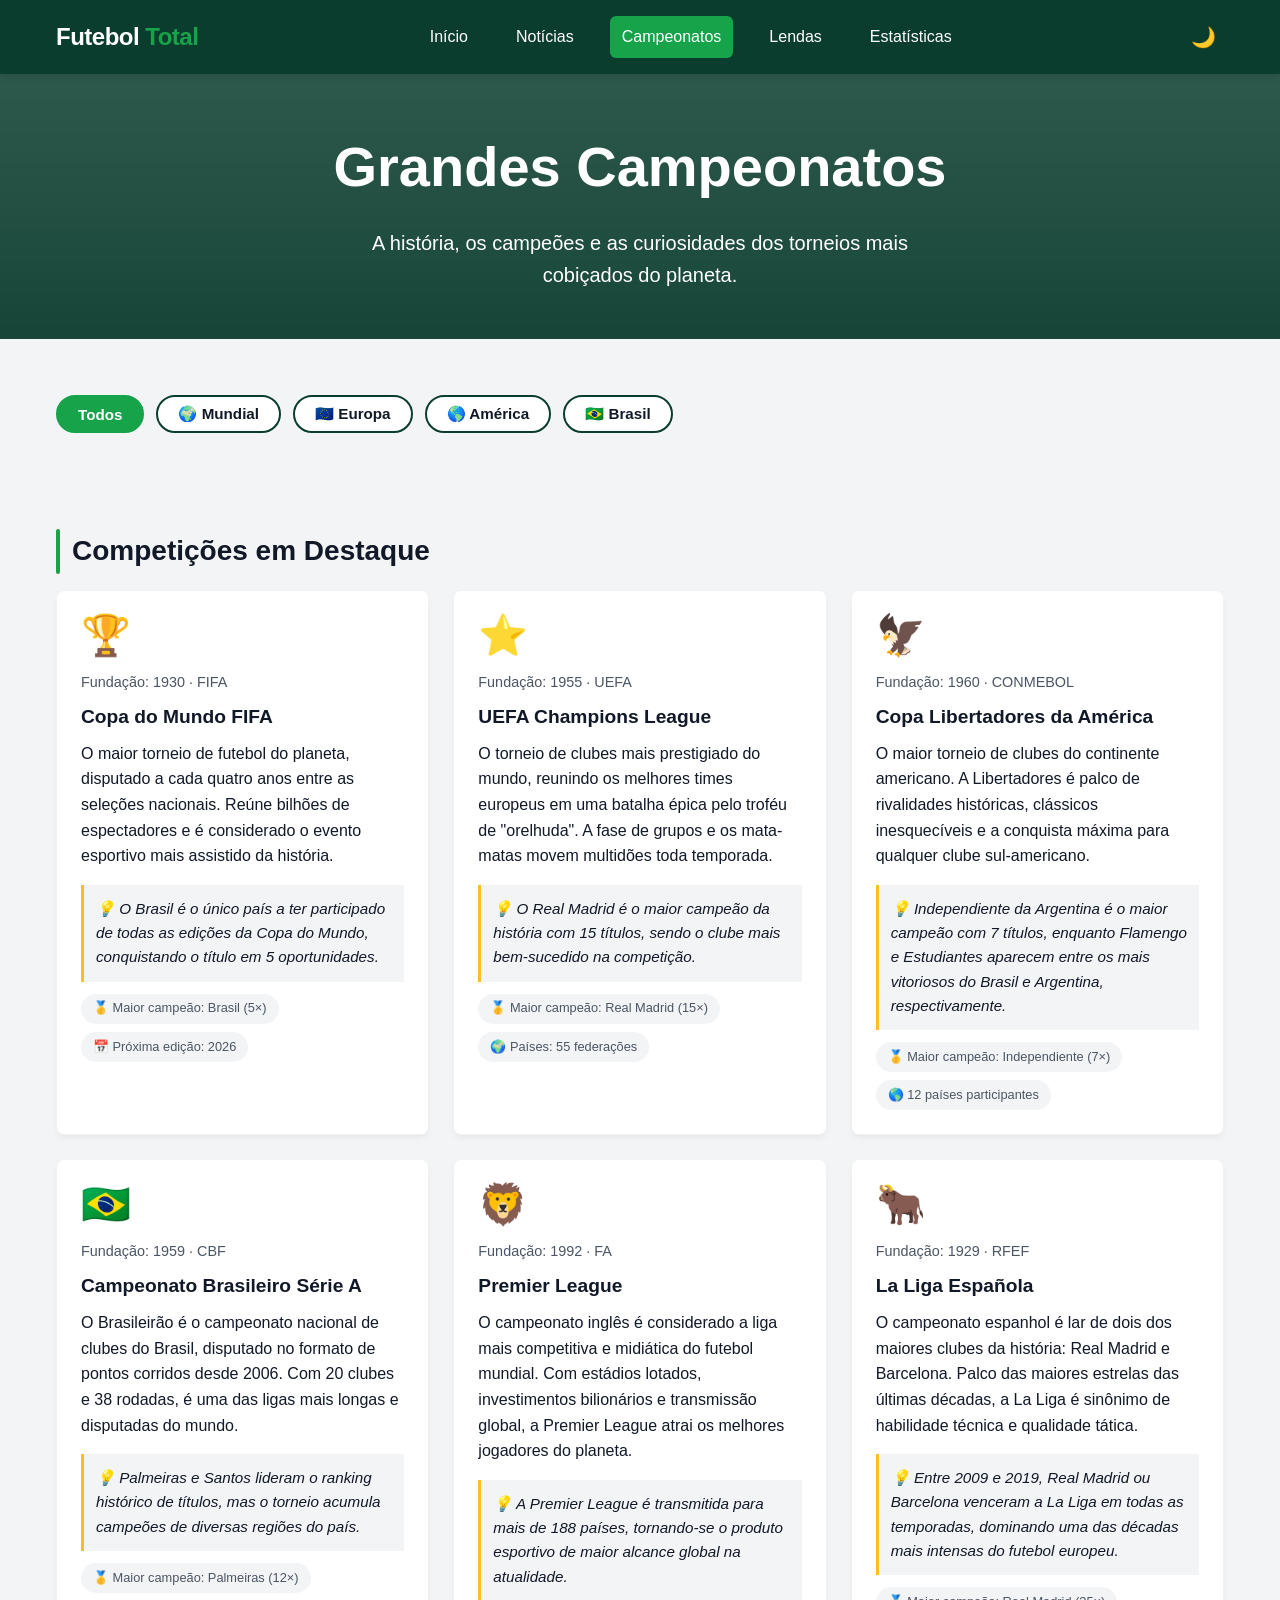
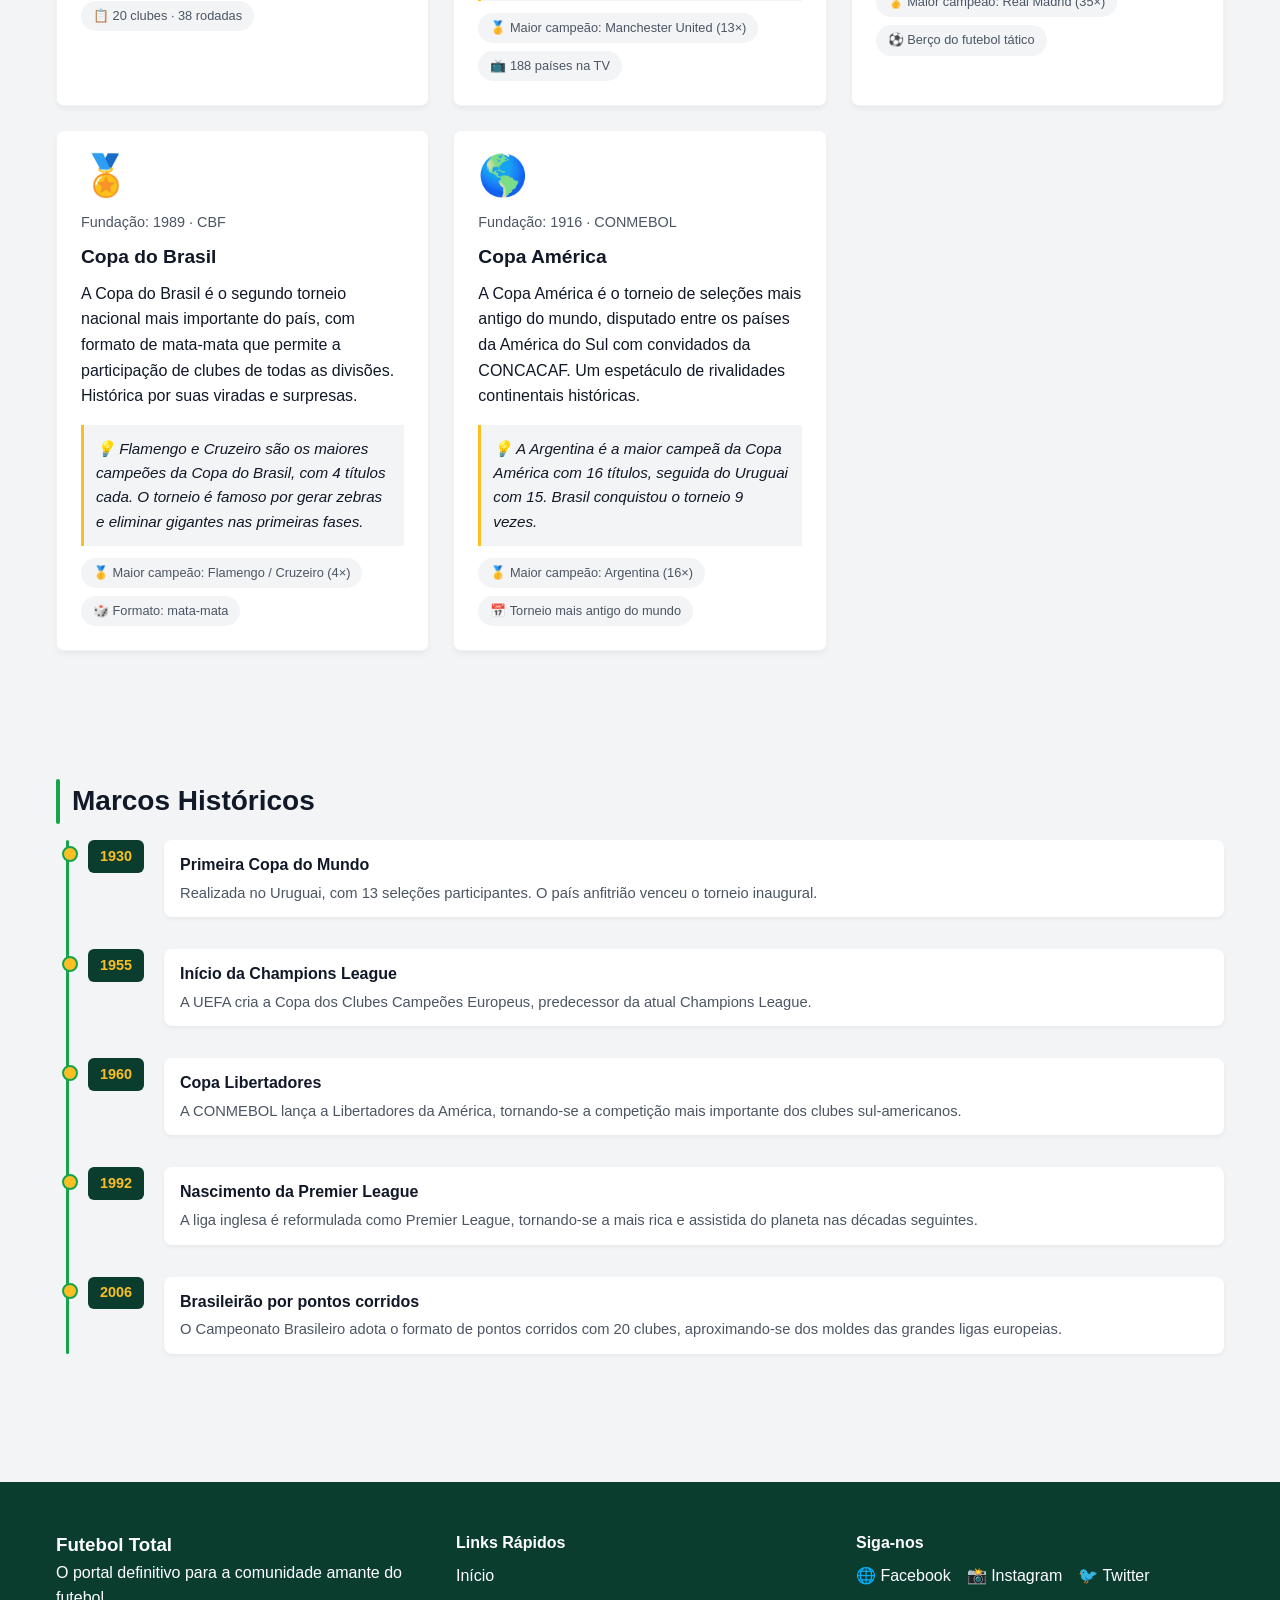
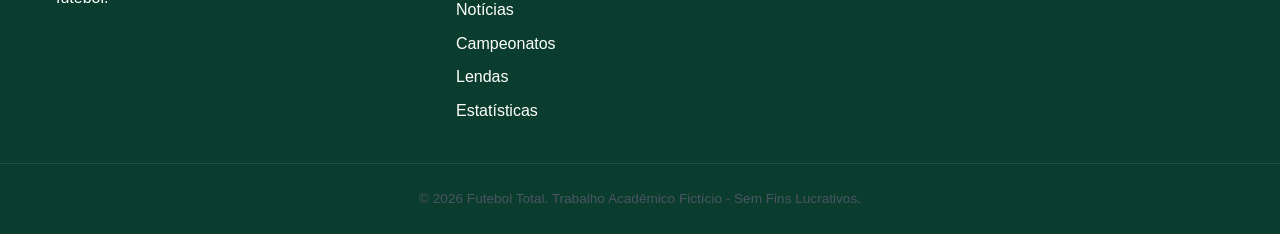
==== commit 19c3d82b: "Pag dos campeonatos funcionando" ====
--- a/campeonatos.html
+++ b/campeonatos.html
@@ -5,126 +5,6 @@
     <meta name="viewport" content="width=device-width, initial-scale=1.0">
     <title>Campeonatos - Futebol Total</title>
     <link rel="stylesheet" href="style.css">
-    <style>
-        .camp-hero {
-            background-image:
-                linear-gradient(rgba(11,61,46,0.82), rgba(11,61,46,0.93)),
-                url('https://images.unsplash.com/photo-1574629810360-7efbbe195018?w=1400&q=80');
-            background-size: cover;
-            background-position: center top;
-        }
-        .hero-small { padding: 3rem 1rem; }
-
-        .filter-bar {
-            display: flex;
-            flex-wrap: wrap;
-            gap: 0.75rem;
-            margin: 1.5rem 0 0;
-        }
-        .filter-btn {
-            background: var(--bg-card);
-            border: 2px solid var(--primary);
-            color: var(--text-main);
-            padding: 0.5rem 1.25rem;
-            border-radius: 2rem;
-            font-size: 0.95rem;
-            font-weight: 600;
-            cursor: pointer;
-            transition: var(--transition);
-        }
-        .filter-btn:hover, .filter-btn.active {
-            background-color: var(--accent);
-            border-color: var(--accent);
-            color: #fff;
-        }
-
-        .tournament-card {
-            flex-direction: column !important;
-            gap: 1rem;
-            align-items: flex-start !important;
-        }
-        .tournament-badge {
-            width: 100%;
-            height: 150px;
-            display: flex;
-            align-items: center;
-            justify-content: center;
-            background: var(--bg-light);
-            border-radius: 0.5rem;
-            overflow: hidden;
-        }
-        .tournament-badge svg,
-        .tournament-badge img {
-            max-height: 120px;
-            max-width: 85%;
-            object-fit: contain;
-        }
-        .tournament-info { width: 100%; }
-        .tournament-info h3 { font-size: 1.2rem; margin: 0.25rem 0 0.5rem; }
-        .tournament-stats { display: flex; flex-wrap: wrap; gap: 0.5rem; margin-top: 0.75rem; }
-        .stat-tag {
-            background: var(--bg-light);
-            color: var(--text-muted);
-            font-size: 0.8rem;
-            padding: 0.3rem 0.75rem;
-            border-radius: 2rem;
-            font-weight: 500;
-        }
-
-        /* Linha do tempo */
-        .timeline { position: relative; padding-left: 2rem; margin-bottom: 2rem; }
-        .timeline::before {
-            content: '';
-            position: absolute;
-            left: 0.6rem; top: 0; bottom: 0;
-            width: 3px;
-            background: var(--accent);
-            border-radius: 2px;
-        }
-        .timeline-item {
-            position: relative;
-            margin-bottom: 2rem;
-            display: flex;
-            gap: 1.25rem;
-            align-items: flex-start;
-        }
-        .timeline-item::before {
-            content: '';
-            position: absolute;
-            left: -1.65rem; top: 0.4rem;
-            width: 12px; height: 12px;
-            border-radius: 50%;
-            background: var(--gold);
-            border: 2px solid var(--accent);
-        }
-        .timeline-year {
-            background: var(--primary);
-            color: var(--gold);
-            font-weight: 800;
-            font-size: 0.9rem;
-            padding: 0.3rem 0.75rem;
-            border-radius: 0.375rem;
-            white-space: nowrap;
-            align-self: flex-start;
-        }
-        .timeline-content {
-            background: var(--bg-card);
-            padding: 0.75rem 1rem;
-            border-radius: 0.5rem;
-            flex: 1;
-            box-shadow: 0 2px 4px rgba(0,0,0,0.05);
-        }
-        .timeline-content strong { display: block; margin-bottom: 0.25rem; }
-        .timeline-content p { font-size: 0.92rem; color: var(--text-muted); margin: 0; }
-
-        .tournament-card.hidden-card { display: none; }
-
-        @media (max-width: 768px) {
-            .filter-bar { gap: 0.5rem; }
-            .filter-btn { font-size: 0.85rem; padding: 0.4rem 1rem; }
-            .timeline-item { flex-direction: column; gap: 0.5rem; }
-        }
-    </style>
 </head>
 <body>
     <header class="main-header">
@@ -143,13 +23,15 @@
     </header>
 
     <main>
-        <section class="hero hero-small camp-hero">
+        <!-- Hero da Página -->
+        <section class="hero hero-small">
             <div class="hero-content">
                 <h1>Grandes Campeonatos</h1>
                 <p>A história, os campeões e as curiosidades dos torneios mais cobiçados do planeta.</p>
             </div>
         </section>
 
+        <!-- Filtro por Continente -->
         <section class="container">
             <div class="filter-bar">
                 <button class="filter-btn active" data-filter="all">Todos</button>
@@ -160,46 +42,21 @@
             </div>
         </section>
 
+        <!-- Cards dos Campeonatos -->
         <section class="container" id="campeonatos-lista">
             <h2 class="section-title">Competições em Destaque</h2>
             <div class="grid-layout" id="campeonatos-grid">
 
-                <!-- Copa do Mundo FIFA -->
+                <!-- Copa do Mundo -->
                 <div class="card tournament-card" data-categoria="mundial">
-                    <div class="tournament-badge">
-                        <!-- Logo Copa do Mundo: troféu dourado SVG inline -->
-                        <svg viewBox="0 0 200 200" xmlns="http://www.w3.org/2000/svg" width="110" height="110">
-                          <defs>
-                            <linearGradient id="gold1" x1="0%" y1="0%" x2="100%" y2="100%">
-                              <stop offset="0%" style="stop-color:#f6d365"/>
-                              <stop offset="100%" style="stop-color:#c8860a"/>
-                            </linearGradient>
-                          </defs>
-                          <!-- Base -->
-                          <rect x="70" y="160" width="60" height="12" rx="6" fill="url(#gold1)"/>
-                          <rect x="60" y="170" width="80" height="10" rx="5" fill="#b8730a"/>
-                          <!-- Stem -->
-                          <rect x="88" y="135" width="24" height="30" rx="4" fill="url(#gold1)"/>
-                          <!-- Cup body -->
-                          <path d="M55 60 Q50 130 100 135 Q150 130 145 60 Z" fill="url(#gold1)"/>
-                          <!-- Cup shine -->
-                          <path d="M70 70 Q65 110 95 118" stroke="#fff8" stroke-width="4" fill="none" stroke-linecap="round"/>
-                          <!-- Handles -->
-                          <path d="M55 70 Q30 85 35 110 Q40 130 60 120" fill="none" stroke="url(#gold1)" stroke-width="12" stroke-linecap="round"/>
-                          <path d="M145 70 Q170 85 165 110 Q160 130 140 120" fill="none" stroke="url(#gold1)" stroke-width="12" stroke-linecap="round"/>
-                          <!-- Top opening -->
-                          <ellipse cx="100" cy="60" rx="45" ry="10" fill="#c8860a"/>
-                          <!-- FIFA text -->
-                          <text x="100" y="105" text-anchor="middle" font-family="Arial Black,sans-serif" font-size="22" font-weight="900" fill="#7a4800">FIFA</text>
-                          <!-- Stars -->
-                          <text x="100" y="50" text-anchor="middle" font-size="14" fill="#fff">★★★★★</text>
-                        </svg>
-                    </div>
+                    <div class="tournament-badge">🏆</div>
                     <div class="tournament-info">
                         <p class="creation-year">Fundação: 1930 · FIFA</p>
                         <h3>Copa do Mundo FIFA</h3>
                         <p>O maior torneio de futebol do planeta, disputado a cada quatro anos entre as seleções nacionais. Reúne bilhões de espectadores e é considerado o evento esportivo mais assistido da história.</p>
-                        <div class="curiosity">💡 O Brasil é o único país a ter participado de todas as edições da Copa do Mundo, conquistando o título em 5 oportunidades.</div>
+                        <div class="curiosity">
+                            💡 O Brasil é o único país a ter participado de todas as edições da Copa do Mundo, conquistando o título em 5 oportunidades.
+                        </div>
                         <div class="tournament-stats">
                             <span class="stat-tag">🥇 Maior campeão: Brasil (5×)</span>
                             <span class="stat-tag">📅 Próxima edição: 2026</span>
@@ -209,32 +66,14 @@
 
                 <!-- UEFA Champions League -->
                 <div class="card tournament-card" data-categoria="europa">
-                    <div class="tournament-badge">
-                        <svg viewBox="0 0 200 200" xmlns="http://www.w3.org/2000/svg" width="115" height="115">
-                          <defs>
-                            <linearGradient id="ucl1" x1="0%" y1="0%" x2="100%" y2="100%">
-                              <stop offset="0%" style="stop-color:#1a3a8f"/>
-                              <stop offset="100%" style="stop-color:#0a1f5e"/>
-                            </linearGradient>
-                          </defs>
-                          <!-- Ball background circle -->
-                          <circle cx="100" cy="82" r="62" fill="url(#ucl1)"/>
-                          <!-- Ball pentagons pattern (simplified) -->
-                          <circle cx="100" cy="82" r="62" fill="none" stroke="#2d5be3" stroke-width="2"/>
-                          <!-- Star burst -->
-                          <polygon points="100,30 106,60 130,60 111,76 118,105 100,88 82,105 89,76 70,60 94,60" fill="#c9a84c" opacity="0.9"/>
-                          <!-- UCL text -->
-                          <text x="100" y="155" text-anchor="middle" font-family="Arial,sans-serif" font-size="13" font-weight="900" fill="#1a3a8f" letter-spacing="2">CHAMPIONS</text>
-                          <text x="100" y="170" text-anchor="middle" font-family="Arial,sans-serif" font-size="11" font-weight="700" fill="#1a3a8f" letter-spacing="3">LEAGUE</text>
-                          <!-- UEFA tag -->
-                          <text x="100" y="140" text-anchor="middle" font-family="Arial,sans-serif" font-size="10" fill="#666" letter-spacing="1">UEFA</text>
-                        </svg>
-                    </div>
+                    <div class="tournament-badge">⭐</div>
                     <div class="tournament-info">
                         <p class="creation-year">Fundação: 1955 · UEFA</p>
                         <h3>UEFA Champions League</h3>
                         <p>O torneio de clubes mais prestigiado do mundo, reunindo os melhores times europeus em uma batalha épica pelo troféu de "orelhuda". A fase de grupos e os mata-matas movem multidões toda temporada.</p>
-                        <div class="curiosity">💡 O Real Madrid é o maior campeão da história com 15 títulos, sendo o clube mais bem-sucedido na competição.</div>
+                        <div class="curiosity">
+                            💡 O Real Madrid é o maior campeão da história com 15 títulos, sendo o clube mais bem-sucedido na competição.
+                        </div>
                         <div class="tournament-stats">
                             <span class="stat-tag">🥇 Maior campeão: Real Madrid (15×)</span>
                             <span class="stat-tag">🌍 Países: 55 federações</span>
@@ -244,33 +83,14 @@
 
                 <!-- Copa Libertadores -->
                 <div class="card tournament-card" data-categoria="america">
-                    <div class="tournament-badge">
-                        <svg viewBox="0 0 200 200" xmlns="http://www.w3.org/2000/svg" width="115" height="115">
-                          <defs>
-                            <linearGradient id="lib1" x1="0%" y1="0%" x2="100%" y2="100%">
-                              <stop offset="0%" style="stop-color:#003087"/>
-                              <stop offset="100%" style="stop-color:#001a4d"/>
-                            </linearGradient>
-                            <linearGradient id="libGold" x1="0%" y1="0%" x2="100%" y2="100%">
-                              <stop offset="0%" style="stop-color:#f6d365"/>
-                              <stop offset="100%" style="stop-color:#c8860a"/>
-                            </linearGradient>
-                          </defs>
-                          <!-- Background shield -->
-                          <path d="M100 15 L175 50 L175 110 Q175 160 100 190 Q25 160 25 110 L25 50 Z" fill="url(#lib1)"/>
-                          <path d="M100 25 L165 57 L165 110 Q165 155 100 182 Q35 155 35 110 L35 57 Z" fill="none" stroke="url(#libGold)" stroke-width="2.5"/>
-                          <!-- Condor / eagle simplified -->
-                          <text x="100" y="95" text-anchor="middle" font-size="52">🦅</text>
-                          <!-- Text -->
-                          <text x="100" y="148" text-anchor="middle" font-family="Arial Black,sans-serif" font-size="10" font-weight="900" fill="#f6d365" letter-spacing="1">LIBERTADORES</text>
-                          <text x="100" y="162" text-anchor="middle" font-family="Arial,sans-serif" font-size="8" fill="#f6d365aa" letter-spacing="2">CONMEBOL</text>
-                        </svg>
-                    </div>
+                    <div class="tournament-badge">🦅</div>
                     <div class="tournament-info">
                         <p class="creation-year">Fundação: 1960 · CONMEBOL</p>
                         <h3>Copa Libertadores da América</h3>
                         <p>O maior torneio de clubes do continente americano. A Libertadores é palco de rivalidades históricas, clássicos inesquecíveis e a conquista máxima para qualquer clube sul-americano.</p>
-                        <div class="curiosity">💡 Independiente da Argentina é o maior campeão com 7 títulos, enquanto Flamengo e Estudiantes aparecem entre os mais vitoriosos do Brasil e Argentina.</div>
+                        <div class="curiosity">
+                            💡 Independiente da Argentina é o maior campeão com 7 títulos, enquanto Flamengo e Estudiantes aparecem entre os mais vitoriosos do Brasil e Argentina, respectivamente.
+                        </div>
                         <div class="tournament-stats">
                             <span class="stat-tag">🥇 Maior campeão: Independiente (7×)</span>
                             <span class="stat-tag">🌎 12 países participantes</span>
@@ -280,39 +100,14 @@
 
                 <!-- Campeonato Brasileiro -->
                 <div class="card tournament-card" data-categoria="brasil">
-                    <div class="tournament-badge">
-                        <svg viewBox="0 0 200 200" xmlns="http://www.w3.org/2000/svg" width="115" height="115">
-                          <defs>
-                            <linearGradient id="br1" x1="0%" y1="0%" x2="0%" y2="100%">
-                              <stop offset="0%" style="stop-color:#009c3b"/>
-                              <stop offset="100%" style="stop-color:#006622"/>
-                            </linearGradient>
-                          </defs>
-                          <!-- Shield -->
-                          <path d="M100 12 L178 45 L178 115 Q178 168 100 192 Q22 168 22 115 L22 45 Z" fill="url(#br1)"/>
-                          <!-- Inner border -->
-                          <path d="M100 22 L168 52 L168 115 Q168 162 100 184 Q32 162 32 115 L32 52 Z" fill="none" stroke="#FEDD00" stroke-width="3"/>
-                          <!-- Diamond shape (rhombus like Brazil flag) -->
-                          <polygon points="100,45 160,100 100,155 40,100" fill="#FEDD00" opacity="0.15"/>
-                          <!-- Brazil flag colors band -->
-                          <rect x="40" y="95" width="120" height="10" fill="#FEDD00" opacity="0.8"/>
-                          <!-- Circle CBF style -->
-                          <circle cx="100" cy="100" r="32" fill="#002776" opacity="0.85"/>
-                          <circle cx="100" cy="100" r="32" fill="none" stroke="#FEDD00" stroke-width="2"/>
-                          <!-- Stars -->
-                          <text x="100" y="88" text-anchor="middle" font-size="9" fill="#FEDD00">★ ★ ★ ★</text>
-                          <!-- Text inside circle -->
-                          <text x="100" y="104" text-anchor="middle" font-family="Arial Black,sans-serif" font-size="9" font-weight="900" fill="#FEDD00">BRASILEIRÃO</text>
-                          <text x="100" y="116" text-anchor="middle" font-family="Arial,sans-serif" font-size="8" fill="#FEDD00">SÉRIE A</text>
-                          <!-- Bottom text -->
-                          <text x="100" y="175" text-anchor="middle" font-family="Arial Black,sans-serif" font-size="9" fill="#FEDD00" letter-spacing="1">CBF</text>
-                        </svg>
-                    </div>
+                    <div class="tournament-badge">🇧🇷</div>
                     <div class="tournament-info">
                         <p class="creation-year">Fundação: 1959 · CBF</p>
                         <h3>Campeonato Brasileiro Série A</h3>
                         <p>O Brasileirão é o campeonato nacional de clubes do Brasil, disputado no formato de pontos corridos desde 2006. Com 20 clubes e 38 rodadas, é uma das ligas mais longas e disputadas do mundo.</p>
-                        <div class="curiosity">💡 Palmeiras lidera o ranking histórico de títulos com 12 conquistas, seguido por Santos e Flamengo.</div>
+                        <div class="curiosity">
+                            💡 Palmeiras e Santos lideram o ranking histórico de títulos, mas o torneio acumula campeões de diversas regiões do país.
+                        </div>
                         <div class="tournament-stats">
                             <span class="stat-tag">🥇 Maior campeão: Palmeiras (12×)</span>
                             <span class="stat-tag">📋 20 clubes · 38 rodadas</span>
@@ -322,34 +117,14 @@
 
                 <!-- Premier League -->
                 <div class="card tournament-card" data-categoria="europa">
-                    <div class="tournament-badge">
-                        <svg viewBox="0 0 200 200" xmlns="http://www.w3.org/2000/svg" width="115" height="115">
-                          <defs>
-                            <linearGradient id="pl1" x1="0%" y1="0%" x2="100%" y2="100%">
-                              <stop offset="0%" style="stop-color:#37003c"/>
-                              <stop offset="100%" style="stop-color:#220026"/>
-                            </linearGradient>
-                          </defs>
-                          <!-- Crown shape -->
-                          <path d="M30 140 L30 90 L60 115 L100 60 L140 115 L170 90 L170 140 Z" fill="url(#pl1)"/>
-                          <path d="M25 140 L175 140 L170 155 L30 155 Z" fill="url(#pl1)"/>
-                          <!-- Crown jewels -->
-                          <circle cx="100" cy="68" r="8" fill="#00ff85"/>
-                          <circle cx="57" cy="118" r="6" fill="#00ff85"/>
-                          <circle cx="143" cy="118" r="6" fill="#00ff85"/>
-                          <!-- Crown outline -->
-                          <path d="M30 140 L30 90 L60 115 L100 60 L140 115 L170 90 L170 140 Z" fill="none" stroke="#00ff85" stroke-width="2"/>
-                          <!-- PL text -->
-                          <text x="100" y="135" text-anchor="middle" font-family="Arial Black,sans-serif" font-size="18" font-weight="900" fill="#00ff85">PL</text>
-                          <!-- Premier League text below -->
-                          <text x="100" y="172" text-anchor="middle" font-family="Arial,sans-serif" font-size="9" font-weight="700" fill="#37003c" letter-spacing="1">PREMIER LEAGUE</text>
-                        </svg>
-                    </div>
+                    <div class="tournament-badge">🦁</div>
                     <div class="tournament-info">
                         <p class="creation-year">Fundação: 1992 · FA</p>
                         <h3>Premier League</h3>
                         <p>O campeonato inglês é considerado a liga mais competitiva e midiática do futebol mundial. Com estádios lotados, investimentos bilionários e transmissão global, a Premier League atrai os melhores jogadores do planeta.</p>
-                        <div class="curiosity">💡 A Premier League é transmitida para mais de 188 países, tornando-se o produto esportivo de maior alcance global na atualidade.</div>
+                        <div class="curiosity">
+                            💡 A Premier League é transmitida para mais de 188 países, tornando-se o produto esportivo de maior alcance global na atualidade.
+                        </div>
                         <div class="tournament-stats">
                             <span class="stat-tag">🥇 Maior campeão: Manchester United (13×)</span>
                             <span class="stat-tag">📺 188 países na TV</span>
@@ -359,32 +134,14 @@
 
                 <!-- La Liga -->
                 <div class="card tournament-card" data-categoria="europa">
-                    <div class="tournament-badge">
-                        <svg viewBox="0 0 200 200" xmlns="http://www.w3.org/2000/svg" width="115" height="115">
-                          <defs>
-                            <linearGradient id="laliga1" x1="0%" y1="0%" x2="100%" y2="100%">
-                              <stop offset="0%" style="stop-color:#ff4b00"/>
-                              <stop offset="100%" style="stop-color:#cc2200"/>
-                            </linearGradient>
-                          </defs>
-                          <!-- Oval / pill background -->
-                          <ellipse cx="100" cy="100" rx="88" ry="78" fill="url(#laliga1)"/>
-                          <!-- Inner white ellipse -->
-                          <ellipse cx="100" cy="100" rx="80" ry="70" fill="none" stroke="#fff" stroke-width="2.5" stroke-dasharray="6,4"/>
-                          <!-- "LA LIGA" text big -->
-                          <text x="100" y="88" text-anchor="middle" font-family="Arial Black,sans-serif" font-size="28" font-weight="900" fill="#fff" letter-spacing="-1">LA</text>
-                          <text x="100" y="122" text-anchor="middle" font-family="Arial Black,sans-serif" font-size="28" font-weight="900" fill="#fff" letter-spacing="-1">LIGA</text>
-                          <!-- Stars Spain flag colors bar -->
-                          <rect x="60" y="127" width="80" height="6" rx="3" fill="#FEDD00" opacity="0.85"/>
-                          <!-- EA tag -->
-                          <text x="100" y="158" text-anchor="middle" font-family="Arial,sans-serif" font-size="9" fill="#fff" opacity="0.7" letter-spacing="2">EA SPORTS</text>
-                        </svg>
-                    </div>
+                    <div class="tournament-badge">🐂</div>
                     <div class="tournament-info">
                         <p class="creation-year">Fundação: 1929 · RFEF</p>
                         <h3>La Liga Española</h3>
                         <p>O campeonato espanhol é lar de dois dos maiores clubes da história: Real Madrid e Barcelona. Palco das maiores estrelas das últimas décadas, a La Liga é sinônimo de habilidade técnica e qualidade tática.</p>
-                        <div class="curiosity">💡 Entre 2009 e 2019, Real Madrid ou Barcelona venceram a La Liga em todas as temporadas, dominando uma das décadas mais intensas do futebol europeu.</div>
+                        <div class="curiosity">
+                            💡 Entre 2009 e 2019, Real Madrid ou Barcelona venceram a La Liga em todas as temporadas, dominando uma das décadas mais intensas do futebol europeu.
+                        </div>
                         <div class="tournament-stats">
                             <span class="stat-tag">🥇 Maior campeão: Real Madrid (35×)</span>
                             <span class="stat-tag">⚽ Berço do futebol tático</span>
@@ -394,41 +151,14 @@
 
                 <!-- Copa do Brasil -->
                 <div class="card tournament-card" data-categoria="brasil">
-                    <div class="tournament-badge">
-                        <svg viewBox="0 0 200 200" xmlns="http://www.w3.org/2000/svg" width="115" height="115">
-                          <defs>
-                            <linearGradient id="cdb1" x1="0%" y1="0%" x2="100%" y2="100%">
-                              <stop offset="0%" style="stop-color:#006400"/>
-                              <stop offset="100%" style="stop-color:#003200"/>
-                            </linearGradient>
-                            <linearGradient id="cdbGold" x1="0%" y1="0%" x2="100%" y2="100%">
-                              <stop offset="0%" style="stop-color:#f6d365"/>
-                              <stop offset="100%" style="stop-color:#c8860a"/>
-                            </linearGradient>
-                          </defs>
-                          <!-- Trophy cup -->
-                          <rect x="72" y="158" width="56" height="10" rx="5" fill="url(#cdbGold)"/>
-                          <rect x="62" y="166" width="76" height="9" rx="4" fill="#b8730a"/>
-                          <rect x="87" y="133" width="26" height="28" rx="4" fill="url(#cdbGold)"/>
-                          <!-- Cup body -->
-                          <path d="M55 55 Q48 128 100 133 Q152 128 145 55 Z" fill="url(#cdbGold)"/>
-                          <!-- Cup shine -->
-                          <path d="M70 68 Q64 105 93 118" stroke="#fff7" stroke-width="3.5" fill="none" stroke-linecap="round"/>
-                          <!-- Handles -->
-                          <path d="M55 65 Q28 82 33 108 Q38 128 58 118" fill="none" stroke="url(#cdbGold)" stroke-width="11" stroke-linecap="round"/>
-                          <path d="M145 65 Q172 82 167 108 Q162 128 142 118" fill="none" stroke="url(#cdbGold)" stroke-width="11" stroke-linecap="round"/>
-                          <ellipse cx="100" cy="55" rx="45" ry="9" fill="#b8730a"/>
-                          <!-- Green label on cup -->
-                          <rect x="62" y="82" width="76" height="32" rx="4" fill="url(#cdb1)" opacity="0.85"/>
-                          <text x="100" y="98" text-anchor="middle" font-family="Arial Black,sans-serif" font-size="9" font-weight="900" fill="#FEDD00" letter-spacing="0.5">COPA DO</text>
-                          <text x="100" y="110" text-anchor="middle" font-family="Arial Black,sans-serif" font-size="9" font-weight="900" fill="#FEDD00" letter-spacing="0.5">BRASIL</text>
-                        </svg>
-                    </div>
+                    <div class="tournament-badge">🏅</div>
                     <div class="tournament-info">
                         <p class="creation-year">Fundação: 1989 · CBF</p>
                         <h3>Copa do Brasil</h3>
                         <p>A Copa do Brasil é o segundo torneio nacional mais importante do país, com formato de mata-mata que permite a participação de clubes de todas as divisões. Histórica por suas viradas e surpresas.</p>
-                        <div class="curiosity">💡 Flamengo e Cruzeiro são os maiores campeões da Copa do Brasil, com 4 títulos cada. O torneio é famoso por gerar zebras e eliminar gigantes nas primeiras fases.</div>
+                        <div class="curiosity">
+                            💡 Flamengo e Cruzeiro são os maiores campeões da Copa do Brasil, com 4 títulos cada. O torneio é famoso por gerar zebras e eliminar gigantes nas primeiras fases.
+                        </div>
                         <div class="tournament-stats">
                             <span class="stat-tag">🥇 Maior campeão: Flamengo / Cruzeiro (4×)</span>
                             <span class="stat-tag">🎲 Formato: mata-mata</span>
@@ -438,39 +168,14 @@
 
                 <!-- Copa América -->
                 <div class="card tournament-card" data-categoria="america">
-                    <div class="tournament-badge">
-                        <svg viewBox="0 0 200 200" xmlns="http://www.w3.org/2000/svg" width="115" height="115">
-                          <defs>
-                            <linearGradient id="ca1" x1="0%" y1="0%" x2="100%" y2="100%">
-                              <stop offset="0%" style="stop-color:#00467f"/>
-                              <stop offset="100%" style="stop-color:#001f40"/>
-                            </linearGradient>
-                            <linearGradient id="caGold" x1="0%" y1="0%" x2="100%" y2="100%">
-                              <stop offset="0%" style="stop-color:#f6d365"/>
-                              <stop offset="100%" style="stop-color:#c8860a"/>
-                            </linearGradient>
-                          </defs>
-                          <!-- Circle background -->
-                          <circle cx="100" cy="95" r="75" fill="url(#ca1)"/>
-                          <circle cx="100" cy="95" r="75" fill="none" stroke="url(#caGold)" stroke-width="3"/>
-                          <!-- Inner ring -->
-                          <circle cx="100" cy="95" r="62" fill="none" stroke="url(#caGold)" stroke-width="1" stroke-dasharray="5,3"/>
-                          <!-- South America continent silhouette (simplified polygon) -->
-                          <polygon points="95,35 115,35 125,55 120,80 130,100 118,130 105,150 90,145 80,120 75,95 82,70 80,50" fill="url(#caGold)" opacity="0.25"/>
-                          <!-- COPA text -->
-                          <text x="100" y="82" text-anchor="middle" font-family="Arial Black,sans-serif" font-size="18" font-weight="900" fill="url(#caGold)" letter-spacing="2">COPA</text>
-                          <text x="100" y="105" text-anchor="middle" font-family="Arial Black,sans-serif" font-size="13" font-weight="900" fill="#fff" letter-spacing="1">AMÉRICA</text>
-                          <!-- Stars row -->
-                          <text x="100" y="125" text-anchor="middle" font-size="11" fill="url(#caGold)">★ ★ ★ ★ ★</text>
-                          <!-- CONMEBOL -->
-                          <text x="100" y="155" text-anchor="middle" font-family="Arial,sans-serif" font-size="8" fill="#fff8" letter-spacing="2">CONMEBOL</text>
-                        </svg>
-                    </div>
+                    <div class="tournament-badge">🌎</div>
                     <div class="tournament-info">
                         <p class="creation-year">Fundação: 1916 · CONMEBOL</p>
                         <h3>Copa América</h3>
                         <p>A Copa América é o torneio de seleções mais antigo do mundo, disputado entre os países da América do Sul com convidados da CONCACAF. Um espetáculo de rivalidades continentais históricas.</p>
-                        <div class="curiosity">💡 A Argentina é a maior campeã da Copa América com 16 títulos, seguida do Uruguai com 15. Brasil conquistou o torneio 9 vezes.</div>
+                        <div class="curiosity">
+                            💡 A Argentina é a maior campeã da Copa América com 16 títulos, seguida do Uruguai com 15. Brasil conquistou o torneio 9 vezes.
+                        </div>
                         <div class="tournament-stats">
                             <span class="stat-tag">🥇 Maior campeão: Argentina (16×)</span>
                             <span class="stat-tag">📅 Torneio mais antigo do mundo</span>
@@ -479,7 +184,9 @@
                 </div>
 
             </div>
-            <p class="text-center hidden" id="sem-resultados" style="padding:2rem;color:var(--text-muted);">
+
+            <!-- Mensagem de vazio (oculta por padrão) -->
+            <p class="text-center hidden" id="sem-resultados" style="padding: 2rem; color: var(--text-muted);">
                 Nenhum campeonato encontrado para esse filtro.
             </p>
         </section>
@@ -559,24 +266,187 @@
 
     <button id="back-to-top" title="Voltar ao Topo">↑</button>
 
+    <style>
+        /* ====== Estilos específicos desta página ====== */
+
+        .hero-small {
+            padding: 3rem 1rem;
+        }
+
+        /* Barra de filtros */
+        .filter-bar {
+            display: flex;
+            flex-wrap: wrap;
+            gap: 0.75rem;
+            margin: 1.5rem 0 0;
+        }
+
+        .filter-btn {
+            background: var(--bg-card);
+            border: 2px solid var(--primary);
+            color: var(--text-main);
+            padding: 0.5rem 1.25rem;
+            border-radius: 2rem;
+            font-size: 0.95rem;
+            font-weight: 600;
+            cursor: pointer;
+            transition: var(--transition);
+        }
+
+        .filter-btn:hover,
+        .filter-btn.active {
+            background-color: var(--accent);
+            border-color: var(--accent);
+            color: #fff;
+        }
+
+        /* Cards de torneio — sobrescrevendo o layout herdado */
+        .tournament-card {
+            flex-direction: column;
+            gap: 1rem;
+            align-items: flex-start;
+        }
+
+        .tournament-badge {
+            font-size: 2.5rem;
+            line-height: 1;
+        }
+
+        .tournament-info {
+            width: 100%;
+        }
+
+        .tournament-info h3 {
+            font-size: 1.2rem;
+            margin: 0.25rem 0 0.5rem;
+        }
+
+        .tournament-stats {
+            display: flex;
+            flex-wrap: wrap;
+            gap: 0.5rem;
+            margin-top: 0.75rem;
+        }
+
+        .stat-tag {
+            background: var(--bg-light);
+            color: var(--text-muted);
+            font-size: 0.8rem;
+            padding: 0.3rem 0.75rem;
+            border-radius: 2rem;
+            font-weight: 500;
+        }
+
+        /* Linha do tempo */
+        .timeline {
+            position: relative;
+            padding-left: 2rem;
+            margin-bottom: 2rem;
+        }
+
+        .timeline::before {
+            content: '';
+            position: absolute;
+            left: 0.6rem;
+            top: 0;
+            bottom: 0;
+            width: 3px;
+            background: var(--accent);
+            border-radius: 2px;
+        }
+
+        .timeline-item {
+            position: relative;
+            margin-bottom: 2rem;
+            display: flex;
+            gap: 1.25rem;
+            align-items: flex-start;
+        }
+
+        .timeline-item::before {
+            content: '';
+            position: absolute;
+            left: -1.65rem;
+            top: 0.4rem;
+            width: 12px;
+            height: 12px;
+            border-radius: 50%;
+            background: var(--gold);
+            border: 2px solid var(--accent);
+        }
+
+        .timeline-year {
+            background: var(--primary);
+            color: var(--gold);
+            font-weight: 800;
+            font-size: 0.9rem;
+            padding: 0.3rem 0.75rem;
+            border-radius: 0.375rem;
+            white-space: nowrap;
+            align-self: flex-start;
+        }
+
+        .timeline-content {
+            background: var(--bg-card);
+            padding: 0.75rem 1rem;
+            border-radius: 0.5rem;
+            flex: 1;
+            box-shadow: 0 2px 4px rgba(0,0,0,0.05);
+        }
+
+        .timeline-content strong {
+            display: block;
+            margin-bottom: 0.25rem;
+        }
+
+        .timeline-content p {
+            font-size: 0.92rem;
+            color: var(--text-muted);
+            margin: 0;
+        }
+
+        /* Ocultar cards filtrados */
+        .tournament-card.hidden-card {
+            display: none;
+        }
+
+        @media (max-width: 768px) {
+            .filter-bar {
+                gap: 0.5rem;
+            }
+            .filter-btn {
+                font-size: 0.85rem;
+                padding: 0.4rem 1rem;
+            }
+            .timeline-item {
+                flex-direction: column;
+                gap: 0.5rem;
+            }
+        }
+    </style>
+
     <script src="js/script.js"></script>
     <script>
+        // Filtro de campeonatos
         const filterBtns = document.querySelectorAll('.filter-btn');
-        const cards      = document.querySelectorAll('.tournament-card[data-categoria]');
-        const semRes     = document.getElementById('sem-resultados');
+        const cards = document.querySelectorAll('.tournament-card[data-categoria]');
+        const semResultados = document.getElementById('sem-resultados');
 
         filterBtns.forEach(btn => {
             btn.addEventListener('click', () => {
                 filterBtns.forEach(b => b.classList.remove('active'));
                 btn.classList.add('active');
+
                 const filtro = btn.dataset.filter;
                 let visiveis = 0;
+
                 cards.forEach(card => {
-                    const ok = filtro === 'all' || card.dataset.categoria === filtro;
-                    card.classList.toggle('hidden-card', !ok);
-                    if (ok) visiveis++;
+                    const match = filtro === 'all' || card.dataset.categoria === filtro;
+                    card.classList.toggle('hidden-card', !match);
+                    if (match) visiveis++;
                 });
-                semRes.classList.toggle('hidden', visiveis > 0);
+
+                semResultados.classList.toggle('hidden', visiveis > 0);
             });
         });
     </script>
--- a/style.css
+++ b/style.css
@@ -331,12 +331,18 @@
 }
 
 .legend-avatar {
-    font-size: 4rem;
-    background: var(--bg-light);
-    padding: 1.5rem;
+    width: 120px;
+    height: 120px;
     border-radius: 50%;
-    min-width: 120px;
-    text-align: center;
+    overflow: hidden;
+    border: 3px solid var(--accent);
+    flex-shrink: 0;
+}
+
+.legend-avatar img{
+    width:100%;
+    height:100%;
+    object-fit:cover;
 }
 
 .bio {
@@ -520,4 +526,24 @@
     .tables-section {
         grid-template-columns: 1fr;
     }
+}
+.titles-box{
+    margin-top:15px;
+    background:var(--bg-light);
+    padding:12px;
+    border-radius:10px;
+}
+
+.titles-box h4{
+    color:var(--accent);
+    margin-bottom:10px;
+}
+
+.titles-list{
+    list-style:none;
+}
+
+.titles-list li{
+    padding:6px 0;
+    border-bottom:1px solid rgba(255,255,255,0.1);
 }
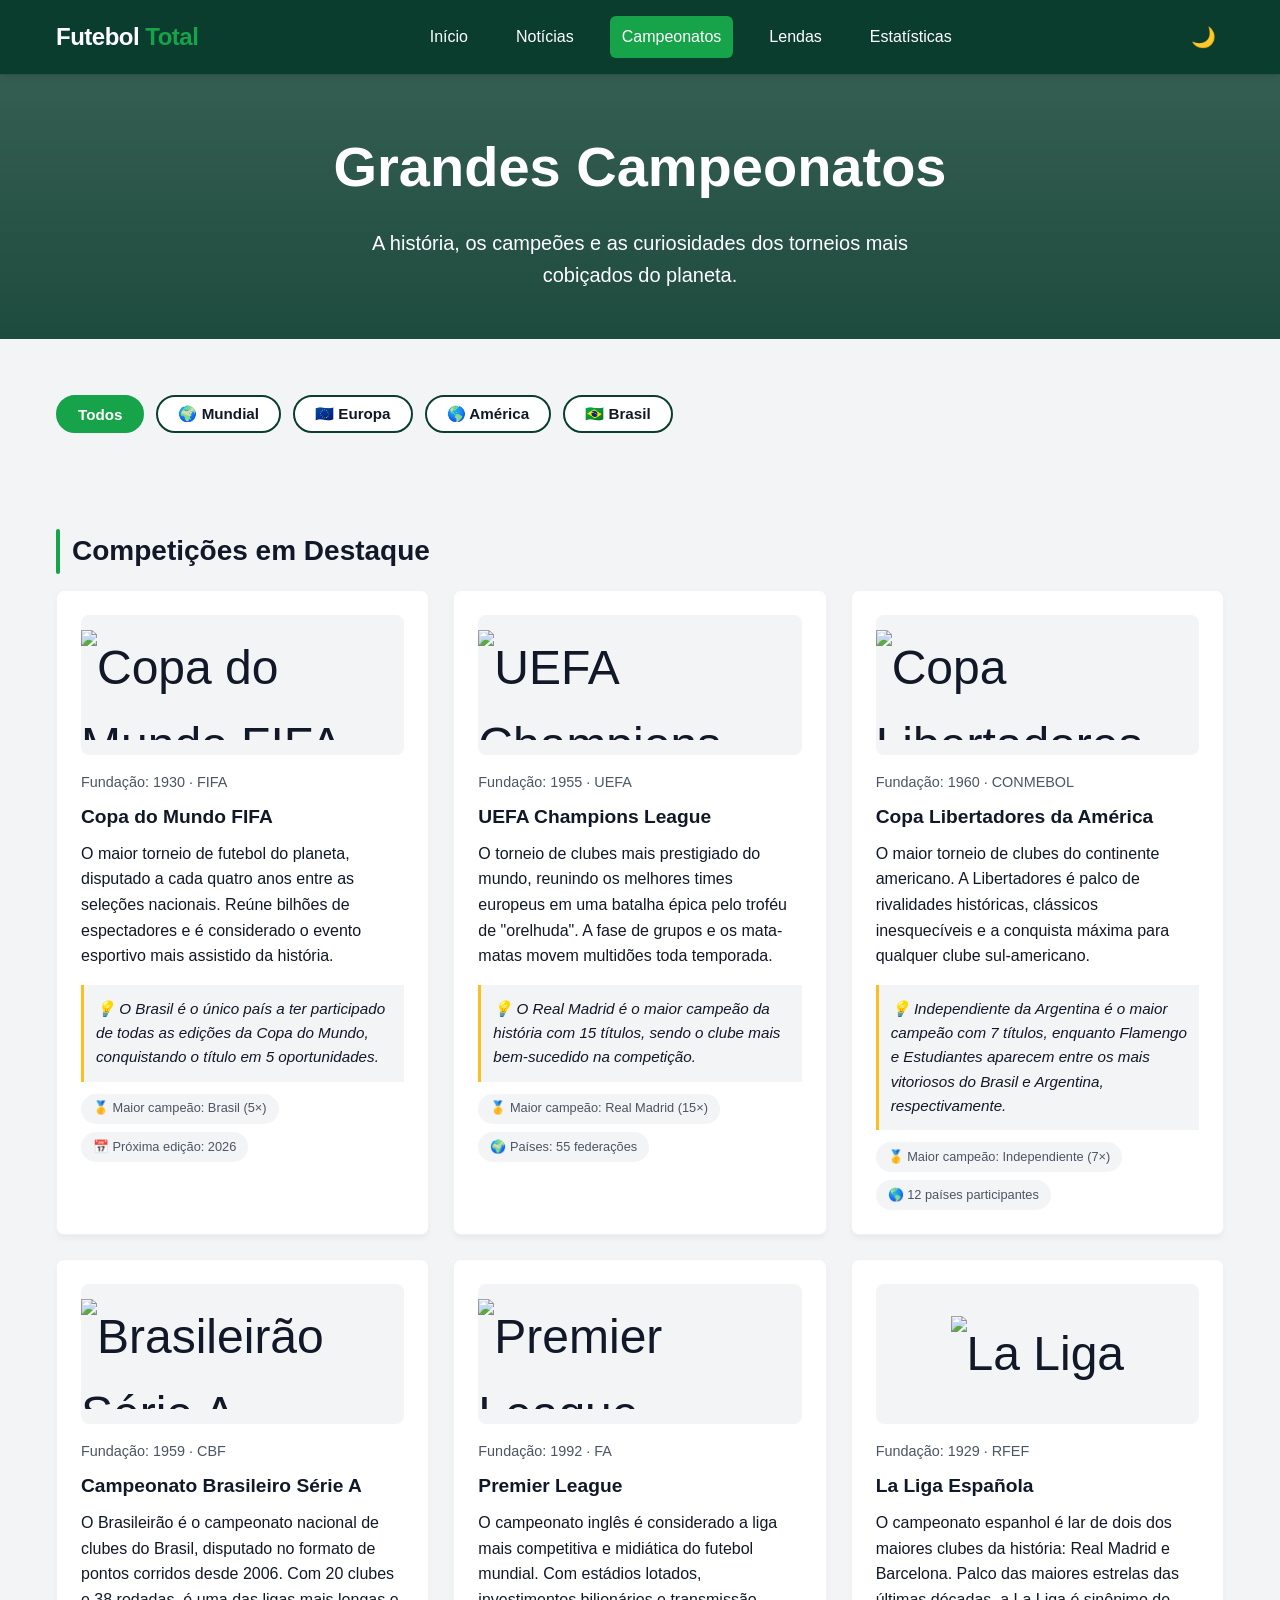
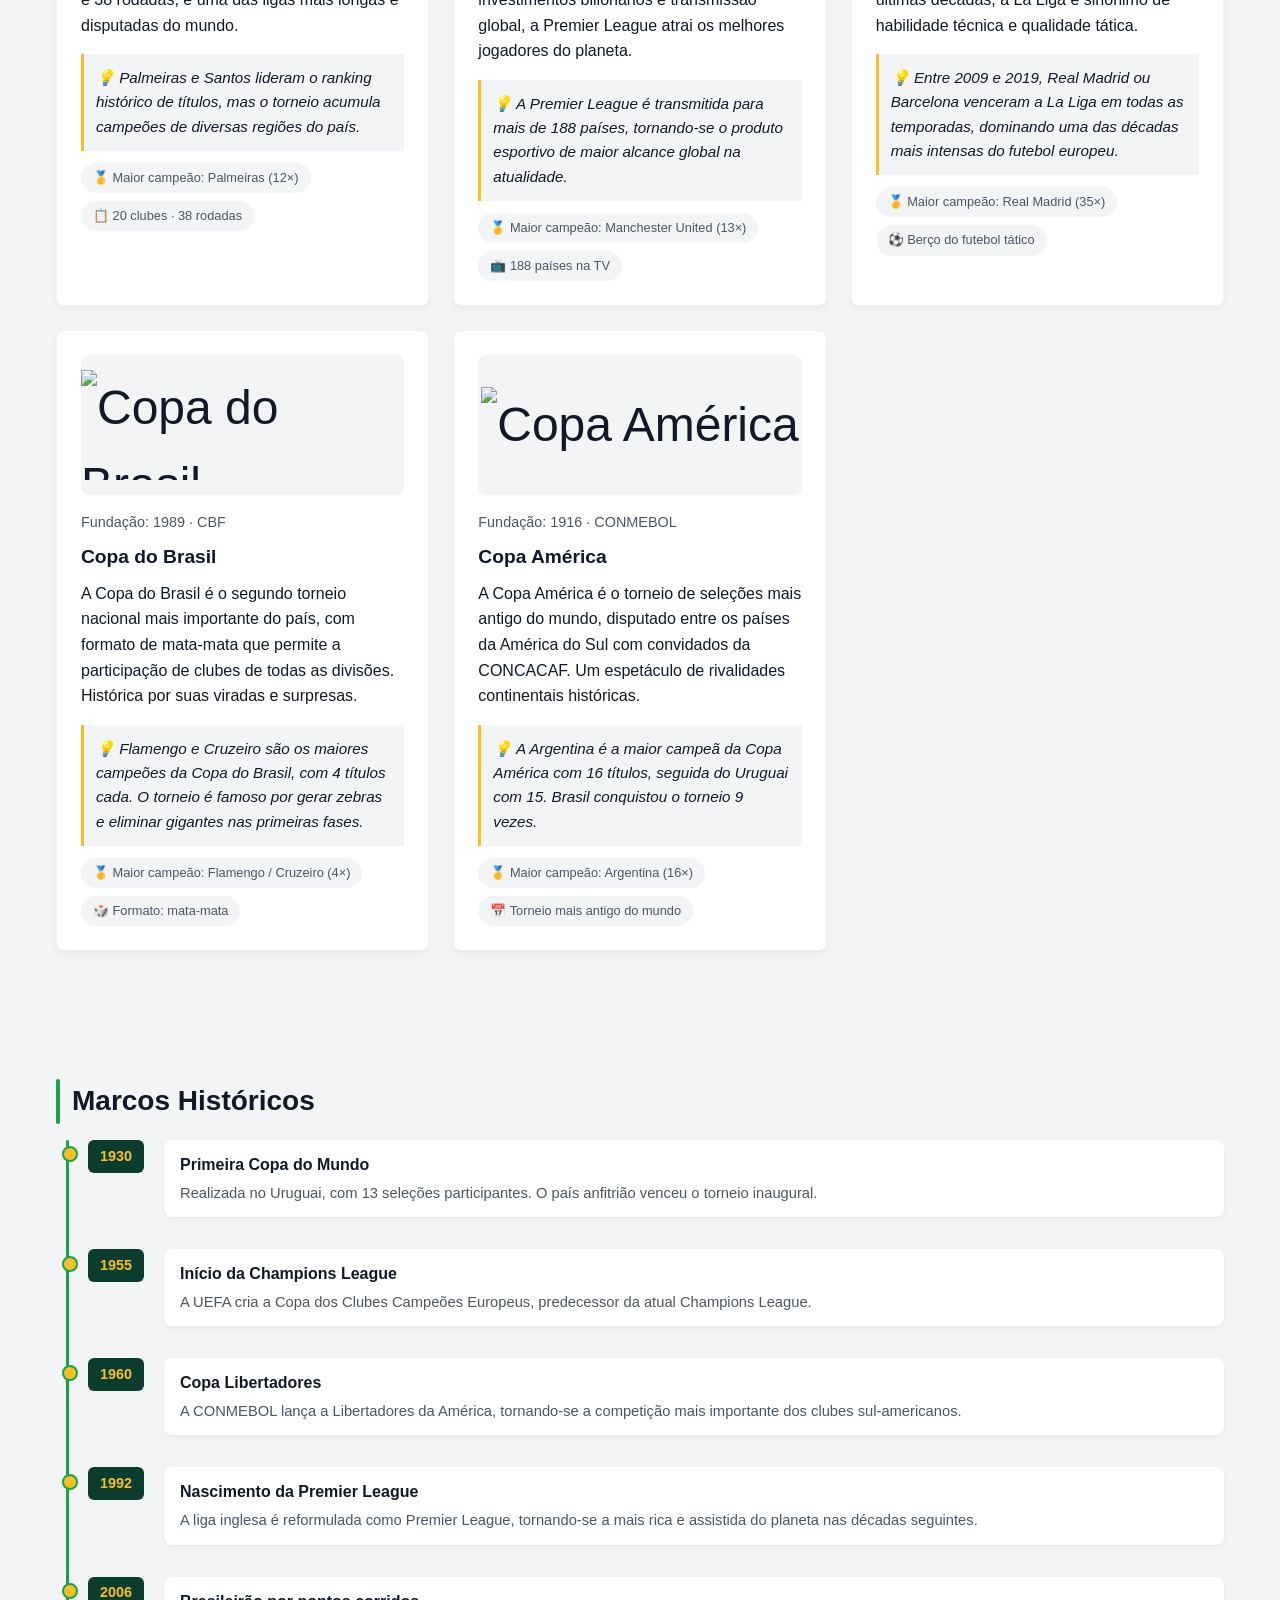
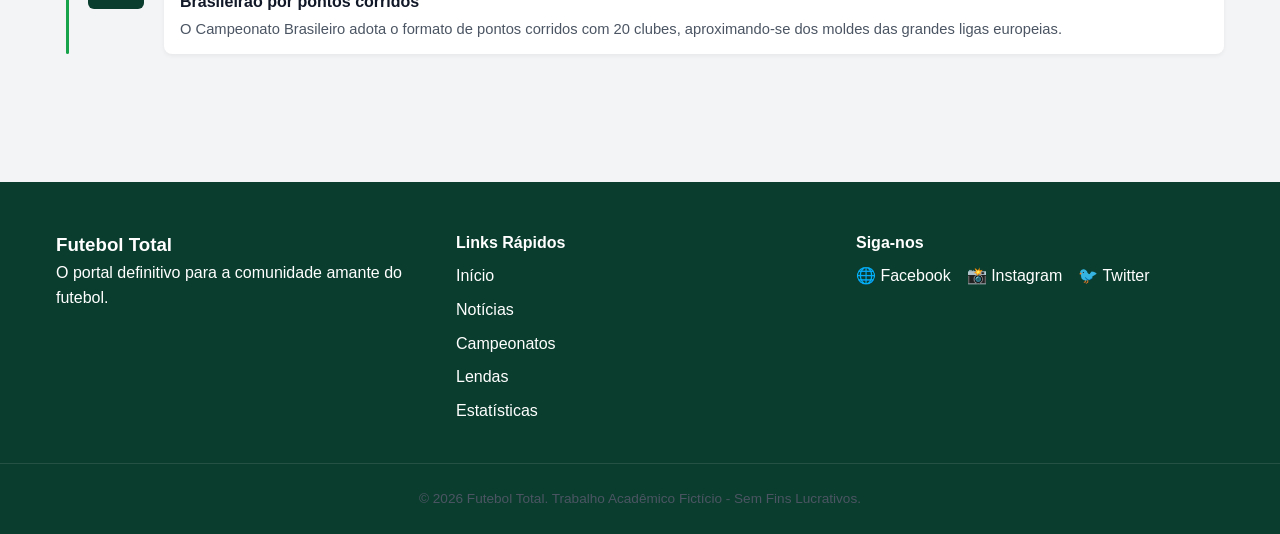
==== commit dd8b1d3f: "Coloquei os espaços das imagens na pagina Campeonato" ====
--- a/campeonatos.html
+++ b/campeonatos.html
@@ -24,7 +24,12 @@
 
     <main>
         <!-- Hero da Página -->
-        <section class="hero hero-small">
+        <section class="hero hero-small" style="
+            background-image: linear-gradient(rgba(11,61,46,0.82), rgba(11,61,46,0.92)),
+                              url('https://upload.wikimedia.org/wikipedia/commons/thumb/a/a5/Crowd_at_the_2012_Champions_League_Final.jpg/1280px-Crowd_at_the_2012_Champions_League_Final.jpg');
+            background-size: cover;
+            background-position: center;
+        ">
             <div class="hero-content">
                 <h1>Grandes Campeonatos</h1>
                 <p>A história, os campeões e as curiosidades dos torneios mais cobiçados do planeta.</p>
@@ -49,7 +54,7 @@
 
                 <!-- Copa do Mundo -->
                 <div class="card tournament-card" data-categoria="mundial">
-                    <div class="tournament-badge">🏆</div>
+                    <div class="tournament-badge"><img src="https://upload.wikimedia.org/wikipedia/commons/thumb/6/67/2022_FIFA_World_Cup.svg/200px-2022_FIFA_World_Cup.svg.png" alt="Copa do Mundo FIFA"></div>
                     <div class="tournament-info">
                         <p class="creation-year">Fundação: 1930 · FIFA</p>
                         <h3>Copa do Mundo FIFA</h3>
@@ -66,7 +71,7 @@
 
                 <!-- UEFA Champions League -->
                 <div class="card tournament-card" data-categoria="europa">
-                    <div class="tournament-badge">⭐</div>
+                    <div class="tournament-badge"><img src="https://upload.wikimedia.org/wikipedia/en/thumb/b/bf/UEFA_Champions_League_logo_2.svg/200px-UEFA_Champions_League_logo_2.svg.png" alt="UEFA Champions League"></div>
                     <div class="tournament-info">
                         <p class="creation-year">Fundação: 1955 · UEFA</p>
                         <h3>UEFA Champions League</h3>
@@ -83,7 +88,7 @@
 
                 <!-- Copa Libertadores -->
                 <div class="card tournament-card" data-categoria="america">
-                    <div class="tournament-badge">🦅</div>
+                    <div class="tournament-badge"><img src="https://upload.wikimedia.org/wikipedia/en/thumb/5/54/Copa_Libertadores_logo.svg/200px-Copa_Libertadores_logo.svg.png" alt="Copa Libertadores"></div>
                     <div class="tournament-info">
                         <p class="creation-year">Fundação: 1960 · CONMEBOL</p>
                         <h3>Copa Libertadores da América</h3>
@@ -100,7 +105,7 @@
 
                 <!-- Campeonato Brasileiro -->
                 <div class="card tournament-card" data-categoria="brasil">
-                    <div class="tournament-badge">🇧🇷</div>
+                    <div class="tournament-badge"><img src="https://upload.wikimedia.org/wikipedia/commons/thumb/6/63/Campeonato_Brasileiro_S%C3%A9rie_A_logo.svg/200px-Campeonato_Brasileiro_S%C3%A9rie_A_logo.svg.png" alt="Brasileirão Série A"></div>
                     <div class="tournament-info">
                         <p class="creation-year">Fundação: 1959 · CBF</p>
                         <h3>Campeonato Brasileiro Série A</h3>
@@ -117,7 +122,7 @@
 
                 <!-- Premier League -->
                 <div class="card tournament-card" data-categoria="europa">
-                    <div class="tournament-badge">🦁</div>
+                    <div class="tournament-badge"><img src="https://upload.wikimedia.org/wikipedia/en/thumb/f/f2/Premier_League_Logo.svg/200px-Premier_League_Logo.svg.png" alt="Premier League"></div>
                     <div class="tournament-info">
                         <p class="creation-year">Fundação: 1992 · FA</p>
                         <h3>Premier League</h3>
@@ -134,7 +139,7 @@
 
                 <!-- La Liga -->
                 <div class="card tournament-card" data-categoria="europa">
-                    <div class="tournament-badge">🐂</div>
+                    <div class="tournament-badge"><img src="https://upload.wikimedia.org/wikipedia/commons/thumb/1/13/LaLiga.svg/200px-LaLiga.svg.png" alt="La Liga"></div>
                     <div class="tournament-info">
                         <p class="creation-year">Fundação: 1929 · RFEF</p>
                         <h3>La Liga Española</h3>
@@ -151,7 +156,7 @@
 
                 <!-- Copa do Brasil -->
                 <div class="card tournament-card" data-categoria="brasil">
-                    <div class="tournament-badge">🏅</div>
+                    <div class="tournament-badge"><img src="https://upload.wikimedia.org/wikipedia/commons/thumb/f/f5/Copa_do_Brasil_logo.svg/200px-Copa_do_Brasil_logo.svg.png" alt="Copa do Brasil"></div>
                     <div class="tournament-info">
                         <p class="creation-year">Fundação: 1989 · CBF</p>
                         <h3>Copa do Brasil</h3>
@@ -168,7 +173,7 @@
 
                 <!-- Copa América -->
                 <div class="card tournament-card" data-categoria="america">
-                    <div class="tournament-badge">🌎</div>
+                    <div class="tournament-badge"><img src="https://upload.wikimedia.org/wikipedia/en/thumb/4/41/Copa_Am%C3%A9rica_2024_logo.svg/200px-Copa_Am%C3%A9rica_2024_logo.svg.png" alt="Copa América"></div>
                     <div class="tournament-info">
                         <p class="creation-year">Fundação: 1916 · CONMEBOL</p>
                         <h3>Copa América</h3>
@@ -308,8 +313,20 @@
         }
 
         .tournament-badge {
-            font-size: 2.5rem;
-            line-height: 1;
+            width: 100%;
+            height: 140px;
+            display: flex;
+            align-items: center;
+            justify-content: center;
+            background: var(--bg-light);
+            border-radius: 0.5rem;
+            overflow: hidden;
+        }
+
+        .tournament-badge img {
+            max-height: 110px;
+            max-width: 100%;
+            object-fit: contain;
         }
 
         .tournament-info {
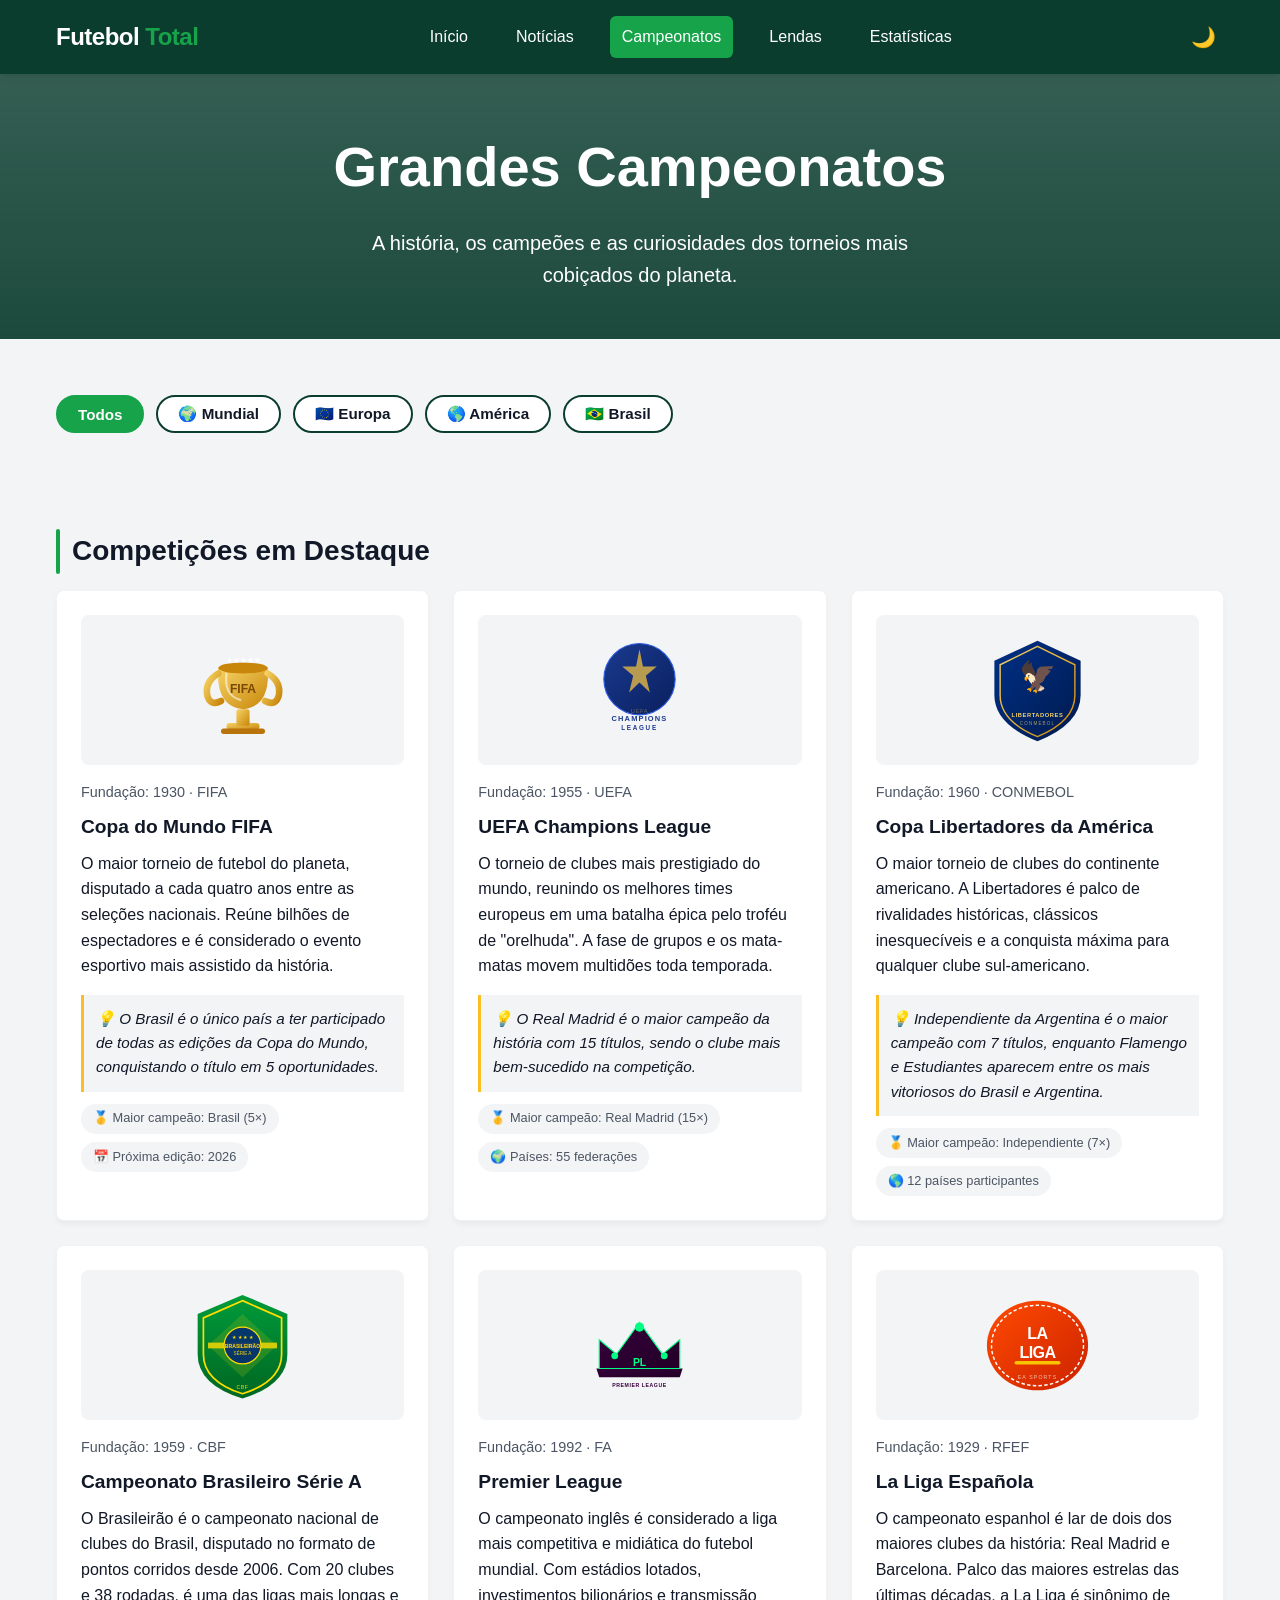
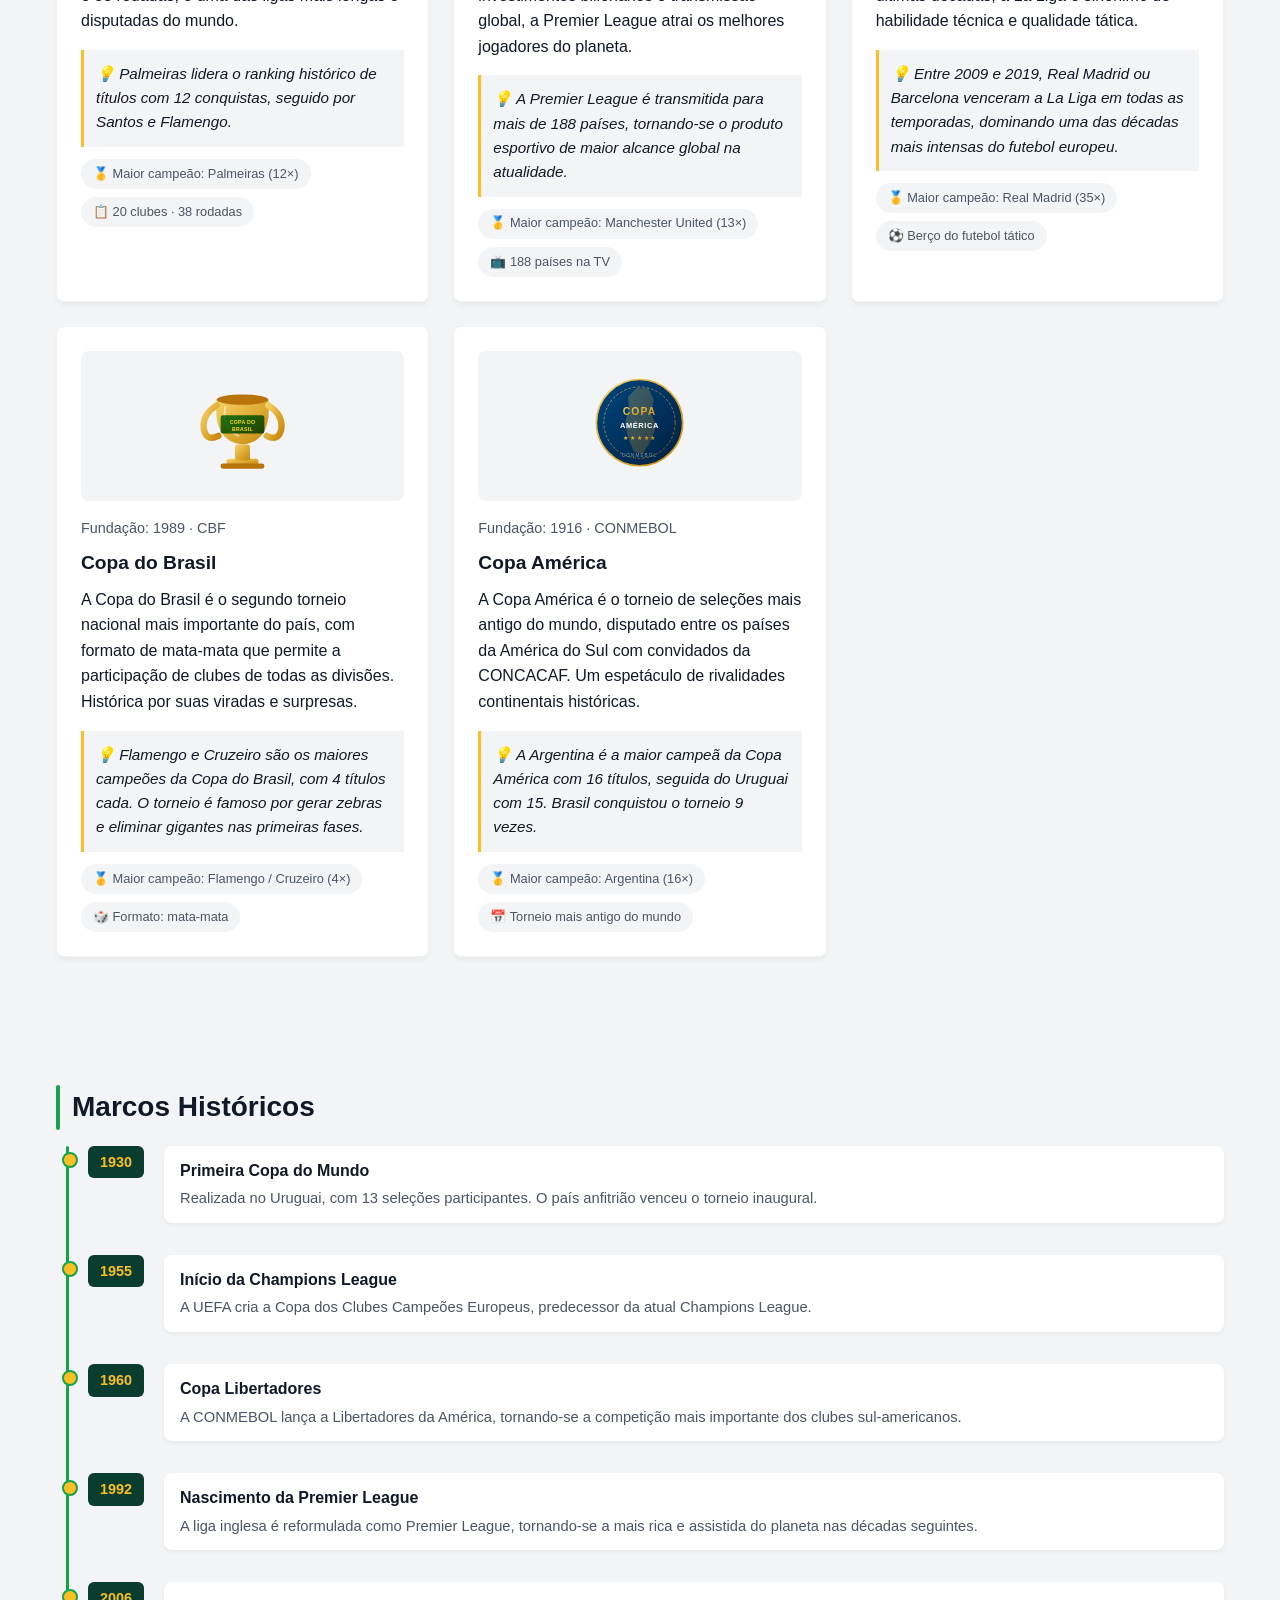
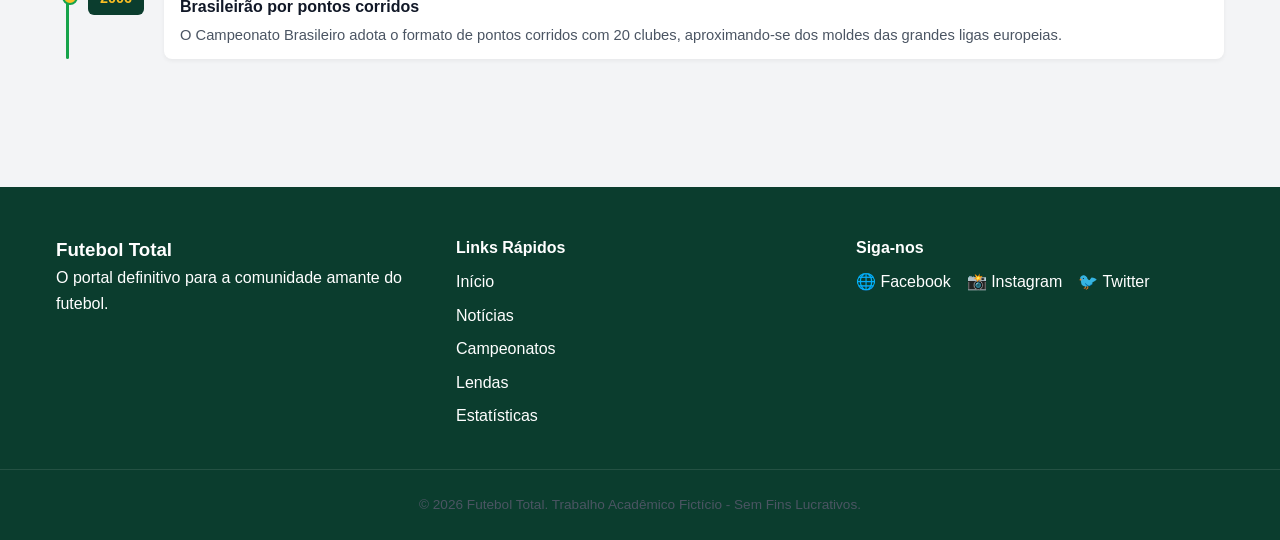
==== commit 397e228d: "Coloquei as imagems e rerolvi alguns bugs  obs: fotos nao oficiais por direito autoral kkkkkkkkkkk" ====
--- a/campeonatos.html
+++ b/campeonatos.html
@@ -5,6 +5,126 @@
     <meta name="viewport" content="width=device-width, initial-scale=1.0">
     <title>Campeonatos - Futebol Total</title>
     <link rel="stylesheet" href="style.css">
+    <style>
+        .camp-hero {
+            background-image:
+                linear-gradient(rgba(11,61,46,0.82), rgba(11,61,46,0.93)),
+                url('https://images.unsplash.com/photo-1574629810360-7efbbe195018?w=1400&q=80');
+            background-size: cover;
+            background-position: center top;
+        }
+        .hero-small { padding: 3rem 1rem; }
+
+        .filter-bar {
+            display: flex;
+            flex-wrap: wrap;
+            gap: 0.75rem;
+            margin: 1.5rem 0 0;
+        }
+        .filter-btn {
+            background: var(--bg-card);
+            border: 2px solid var(--primary);
+            color: var(--text-main);
+            padding: 0.5rem 1.25rem;
+            border-radius: 2rem;
+            font-size: 0.95rem;
+            font-weight: 600;
+            cursor: pointer;
+            transition: var(--transition);
+        }
+        .filter-btn:hover, .filter-btn.active {
+            background-color: var(--accent);
+            border-color: var(--accent);
+            color: #fff;
+        }
+
+        .tournament-card {
+            flex-direction: column !important;
+            gap: 1rem;
+            align-items: flex-start !important;
+        }
+        .tournament-badge {
+            width: 100%;
+            height: 150px;
+            display: flex;
+            align-items: center;
+            justify-content: center;
+            background: var(--bg-light);
+            border-radius: 0.5rem;
+            overflow: hidden;
+        }
+        .tournament-badge svg,
+        .tournament-badge img {
+            max-height: 120px;
+            max-width: 85%;
+            object-fit: contain;
+        }
+        .tournament-info { width: 100%; }
+        .tournament-info h3 { font-size: 1.2rem; margin: 0.25rem 0 0.5rem; }
+        .tournament-stats { display: flex; flex-wrap: wrap; gap: 0.5rem; margin-top: 0.75rem; }
+        .stat-tag {
+            background: var(--bg-light);
+            color: var(--text-muted);
+            font-size: 0.8rem;
+            padding: 0.3rem 0.75rem;
+            border-radius: 2rem;
+            font-weight: 500;
+        }
+
+        /* Linha do tempo */
+        .timeline { position: relative; padding-left: 2rem; margin-bottom: 2rem; }
+        .timeline::before {
+            content: '';
+            position: absolute;
+            left: 0.6rem; top: 0; bottom: 0;
+            width: 3px;
+            background: var(--accent);
+            border-radius: 2px;
+        }
+        .timeline-item {
+            position: relative;
+            margin-bottom: 2rem;
+            display: flex;
+            gap: 1.25rem;
+            align-items: flex-start;
+        }
+        .timeline-item::before {
+            content: '';
+            position: absolute;
+            left: -1.65rem; top: 0.4rem;
+            width: 12px; height: 12px;
+            border-radius: 50%;
+            background: var(--gold);
+            border: 2px solid var(--accent);
+        }
+        .timeline-year {
+            background: var(--primary);
+            color: var(--gold);
+            font-weight: 800;
+            font-size: 0.9rem;
+            padding: 0.3rem 0.75rem;
+            border-radius: 0.375rem;
+            white-space: nowrap;
+            align-self: flex-start;
+        }
+        .timeline-content {
+            background: var(--bg-card);
+            padding: 0.75rem 1rem;
+            border-radius: 0.5rem;
+            flex: 1;
+            box-shadow: 0 2px 4px rgba(0,0,0,0.05);
+        }
+        .timeline-content strong { display: block; margin-bottom: 0.25rem; }
+        .timeline-content p { font-size: 0.92rem; color: var(--text-muted); margin: 0; }
+
+        .tournament-card.hidden-card { display: none; }
+
+        @media (max-width: 768px) {
+            .filter-bar { gap: 0.5rem; }
+            .filter-btn { font-size: 0.85rem; padding: 0.4rem 1rem; }
+            .timeline-item { flex-direction: column; gap: 0.5rem; }
+        }
+    </style>
 </head>
 <body>
     <header class="main-header">
@@ -23,20 +143,13 @@
     </header>
 
     <main>
-        <!-- Hero da Página -->
-        <section class="hero hero-small" style="
-            background-image: linear-gradient(rgba(11,61,46,0.82), rgba(11,61,46,0.92)),
-                              url('https://upload.wikimedia.org/wikipedia/commons/thumb/a/a5/Crowd_at_the_2012_Champions_League_Final.jpg/1280px-Crowd_at_the_2012_Champions_League_Final.jpg');
-            background-size: cover;
-            background-position: center;
-        ">
+        <section class="hero hero-small camp-hero">
             <div class="hero-content">
                 <h1>Grandes Campeonatos</h1>
                 <p>A história, os campeões e as curiosidades dos torneios mais cobiçados do planeta.</p>
             </div>
         </section>
 
-        <!-- Filtro por Continente -->
         <section class="container">
             <div class="filter-bar">
                 <button class="filter-btn active" data-filter="all">Todos</button>
@@ -47,21 +160,46 @@
             </div>
         </section>
 
-        <!-- Cards dos Campeonatos -->
         <section class="container" id="campeonatos-lista">
             <h2 class="section-title">Competições em Destaque</h2>
             <div class="grid-layout" id="campeonatos-grid">
 
-                <!-- Copa do Mundo -->
+                <!-- Copa do Mundo FIFA -->
                 <div class="card tournament-card" data-categoria="mundial">
-                    <div class="tournament-badge"><img src="https://upload.wikimedia.org/wikipedia/commons/thumb/6/67/2022_FIFA_World_Cup.svg/200px-2022_FIFA_World_Cup.svg.png" alt="Copa do Mundo FIFA"></div>
+                    <div class="tournament-badge">
+                        <!-- Logo Copa do Mundo: troféu dourado SVG inline -->
+                        <svg viewBox="0 0 200 200" xmlns="http://www.w3.org/2000/svg" width="110" height="110">
+                          <defs>
+                            <linearGradient id="gold1" x1="0%" y1="0%" x2="100%" y2="100%">
+                              <stop offset="0%" style="stop-color:#f6d365"/>
+                              <stop offset="100%" style="stop-color:#c8860a"/>
+                            </linearGradient>
+                          </defs>
+                          <!-- Base -->
+                          <rect x="70" y="160" width="60" height="12" rx="6" fill="url(#gold1)"/>
+                          <rect x="60" y="170" width="80" height="10" rx="5" fill="#b8730a"/>
+                          <!-- Stem -->
+                          <rect x="88" y="135" width="24" height="30" rx="4" fill="url(#gold1)"/>
+                          <!-- Cup body -->
+                          <path d="M55 60 Q50 130 100 135 Q150 130 145 60 Z" fill="url(#gold1)"/>
+                          <!-- Cup shine -->
+                          <path d="M70 70 Q65 110 95 118" stroke="#fff8" stroke-width="4" fill="none" stroke-linecap="round"/>
+                          <!-- Handles -->
+                          <path d="M55 70 Q30 85 35 110 Q40 130 60 120" fill="none" stroke="url(#gold1)" stroke-width="12" stroke-linecap="round"/>
+                          <path d="M145 70 Q170 85 165 110 Q160 130 140 120" fill="none" stroke="url(#gold1)" stroke-width="12" stroke-linecap="round"/>
+                          <!-- Top opening -->
+                          <ellipse cx="100" cy="60" rx="45" ry="10" fill="#c8860a"/>
+                          <!-- FIFA text -->
+                          <text x="100" y="105" text-anchor="middle" font-family="Arial Black,sans-serif" font-size="22" font-weight="900" fill="#7a4800">FIFA</text>
+                          <!-- Stars -->
+                          <text x="100" y="50" text-anchor="middle" font-size="14" fill="#fff">★★★★★</text>
+                        </svg>
+                    </div>
                     <div class="tournament-info">
                         <p class="creation-year">Fundação: 1930 · FIFA</p>
                         <h3>Copa do Mundo FIFA</h3>
                         <p>O maior torneio de futebol do planeta, disputado a cada quatro anos entre as seleções nacionais. Reúne bilhões de espectadores e é considerado o evento esportivo mais assistido da história.</p>
-                        <div class="curiosity">
-                            💡 O Brasil é o único país a ter participado de todas as edições da Copa do Mundo, conquistando o título em 5 oportunidades.
-                        </div>
+                        <div class="curiosity">💡 O Brasil é o único país a ter participado de todas as edições da Copa do Mundo, conquistando o título em 5 oportunidades.</div>
                         <div class="tournament-stats">
                             <span class="stat-tag">🥇 Maior campeão: Brasil (5×)</span>
                             <span class="stat-tag">📅 Próxima edição: 2026</span>
@@ -71,14 +209,32 @@
 
                 <!-- UEFA Champions League -->
                 <div class="card tournament-card" data-categoria="europa">
-                    <div class="tournament-badge"><img src="https://upload.wikimedia.org/wikipedia/en/thumb/b/bf/UEFA_Champions_League_logo_2.svg/200px-UEFA_Champions_League_logo_2.svg.png" alt="UEFA Champions League"></div>
+                    <div class="tournament-badge">
+                        <svg viewBox="0 0 200 200" xmlns="http://www.w3.org/2000/svg" width="115" height="115">
+                          <defs>
+                            <linearGradient id="ucl1" x1="0%" y1="0%" x2="100%" y2="100%">
+                              <stop offset="0%" style="stop-color:#1a3a8f"/>
+                              <stop offset="100%" style="stop-color:#0a1f5e"/>
+                            </linearGradient>
+                          </defs>
+                          <!-- Ball background circle -->
+                          <circle cx="100" cy="82" r="62" fill="url(#ucl1)"/>
+                          <!-- Ball pentagons pattern (simplified) -->
+                          <circle cx="100" cy="82" r="62" fill="none" stroke="#2d5be3" stroke-width="2"/>
+                          <!-- Star burst -->
+                          <polygon points="100,30 106,60 130,60 111,76 118,105 100,88 82,105 89,76 70,60 94,60" fill="#c9a84c" opacity="0.9"/>
+                          <!-- UCL text -->
+                          <text x="100" y="155" text-anchor="middle" font-family="Arial,sans-serif" font-size="13" font-weight="900" fill="#1a3a8f" letter-spacing="2">CHAMPIONS</text>
+                          <text x="100" y="170" text-anchor="middle" font-family="Arial,sans-serif" font-size="11" font-weight="700" fill="#1a3a8f" letter-spacing="3">LEAGUE</text>
+                          <!-- UEFA tag -->
+                          <text x="100" y="140" text-anchor="middle" font-family="Arial,sans-serif" font-size="10" fill="#666" letter-spacing="1">UEFA</text>
+                        </svg>
+                    </div>
                     <div class="tournament-info">
                         <p class="creation-year">Fundação: 1955 · UEFA</p>
                         <h3>UEFA Champions League</h3>
                         <p>O torneio de clubes mais prestigiado do mundo, reunindo os melhores times europeus em uma batalha épica pelo troféu de "orelhuda". A fase de grupos e os mata-matas movem multidões toda temporada.</p>
-                        <div class="curiosity">
-                            💡 O Real Madrid é o maior campeão da história com 15 títulos, sendo o clube mais bem-sucedido na competição.
-                        </div>
+                        <div class="curiosity">💡 O Real Madrid é o maior campeão da história com 15 títulos, sendo o clube mais bem-sucedido na competição.</div>
                         <div class="tournament-stats">
                             <span class="stat-tag">🥇 Maior campeão: Real Madrid (15×)</span>
                             <span class="stat-tag">🌍 Países: 55 federações</span>
@@ -88,14 +244,33 @@
 
                 <!-- Copa Libertadores -->
                 <div class="card tournament-card" data-categoria="america">
-                    <div class="tournament-badge"><img src="https://upload.wikimedia.org/wikipedia/en/thumb/5/54/Copa_Libertadores_logo.svg/200px-Copa_Libertadores_logo.svg.png" alt="Copa Libertadores"></div>
+                    <div class="tournament-badge">
+                        <svg viewBox="0 0 200 200" xmlns="http://www.w3.org/2000/svg" width="115" height="115">
+                          <defs>
+                            <linearGradient id="lib1" x1="0%" y1="0%" x2="100%" y2="100%">
+                              <stop offset="0%" style="stop-color:#003087"/>
+                              <stop offset="100%" style="stop-color:#001a4d"/>
+                            </linearGradient>
+                            <linearGradient id="libGold" x1="0%" y1="0%" x2="100%" y2="100%">
+                              <stop offset="0%" style="stop-color:#f6d365"/>
+                              <stop offset="100%" style="stop-color:#c8860a"/>
+                            </linearGradient>
+                          </defs>
+                          <!-- Background shield -->
+                          <path d="M100 15 L175 50 L175 110 Q175 160 100 190 Q25 160 25 110 L25 50 Z" fill="url(#lib1)"/>
+                          <path d="M100 25 L165 57 L165 110 Q165 155 100 182 Q35 155 35 110 L35 57 Z" fill="none" stroke="url(#libGold)" stroke-width="2.5"/>
+                          <!-- Condor / eagle simplified -->
+                          <text x="100" y="95" text-anchor="middle" font-size="52">🦅</text>
+                          <!-- Text -->
+                          <text x="100" y="148" text-anchor="middle" font-family="Arial Black,sans-serif" font-size="10" font-weight="900" fill="#f6d365" letter-spacing="1">LIBERTADORES</text>
+                          <text x="100" y="162" text-anchor="middle" font-family="Arial,sans-serif" font-size="8" fill="#f6d365aa" letter-spacing="2">CONMEBOL</text>
+                        </svg>
+                    </div>
                     <div class="tournament-info">
                         <p class="creation-year">Fundação: 1960 · CONMEBOL</p>
                         <h3>Copa Libertadores da América</h3>
                         <p>O maior torneio de clubes do continente americano. A Libertadores é palco de rivalidades históricas, clássicos inesquecíveis e a conquista máxima para qualquer clube sul-americano.</p>
-                        <div class="curiosity">
-                            💡 Independiente da Argentina é o maior campeão com 7 títulos, enquanto Flamengo e Estudiantes aparecem entre os mais vitoriosos do Brasil e Argentina, respectivamente.
-                        </div>
+                        <div class="curiosity">💡 Independiente da Argentina é o maior campeão com 7 títulos, enquanto Flamengo e Estudiantes aparecem entre os mais vitoriosos do Brasil e Argentina.</div>
                         <div class="tournament-stats">
                             <span class="stat-tag">🥇 Maior campeão: Independiente (7×)</span>
                             <span class="stat-tag">🌎 12 países participantes</span>
@@ -105,14 +280,39 @@
 
                 <!-- Campeonato Brasileiro -->
                 <div class="card tournament-card" data-categoria="brasil">
-                    <div class="tournament-badge"><img src="https://upload.wikimedia.org/wikipedia/commons/thumb/6/63/Campeonato_Brasileiro_S%C3%A9rie_A_logo.svg/200px-Campeonato_Brasileiro_S%C3%A9rie_A_logo.svg.png" alt="Brasileirão Série A"></div>
+                    <div class="tournament-badge">
+                        <svg viewBox="0 0 200 200" xmlns="http://www.w3.org/2000/svg" width="115" height="115">
+                          <defs>
+                            <linearGradient id="br1" x1="0%" y1="0%" x2="0%" y2="100%">
+                              <stop offset="0%" style="stop-color:#009c3b"/>
+                              <stop offset="100%" style="stop-color:#006622"/>
+                            </linearGradient>
+                          </defs>
+                          <!-- Shield -->
+                          <path d="M100 12 L178 45 L178 115 Q178 168 100 192 Q22 168 22 115 L22 45 Z" fill="url(#br1)"/>
+                          <!-- Inner border -->
+                          <path d="M100 22 L168 52 L168 115 Q168 162 100 184 Q32 162 32 115 L32 52 Z" fill="none" stroke="#FEDD00" stroke-width="3"/>
+                          <!-- Diamond shape (rhombus like Brazil flag) -->
+                          <polygon points="100,45 160,100 100,155 40,100" fill="#FEDD00" opacity="0.15"/>
+                          <!-- Brazil flag colors band -->
+                          <rect x="40" y="95" width="120" height="10" fill="#FEDD00" opacity="0.8"/>
+                          <!-- Circle CBF style -->
+                          <circle cx="100" cy="100" r="32" fill="#002776" opacity="0.85"/>
+                          <circle cx="100" cy="100" r="32" fill="none" stroke="#FEDD00" stroke-width="2"/>
+                          <!-- Stars -->
+                          <text x="100" y="88" text-anchor="middle" font-size="9" fill="#FEDD00">★ ★ ★ ★</text>
+                          <!-- Text inside circle -->
+                          <text x="100" y="104" text-anchor="middle" font-family="Arial Black,sans-serif" font-size="9" font-weight="900" fill="#FEDD00">BRASILEIRÃO</text>
+                          <text x="100" y="116" text-anchor="middle" font-family="Arial,sans-serif" font-size="8" fill="#FEDD00">SÉRIE A</text>
+                          <!-- Bottom text -->
+                          <text x="100" y="175" text-anchor="middle" font-family="Arial Black,sans-serif" font-size="9" fill="#FEDD00" letter-spacing="1">CBF</text>
+                        </svg>
+                    </div>
                     <div class="tournament-info">
                         <p class="creation-year">Fundação: 1959 · CBF</p>
                         <h3>Campeonato Brasileiro Série A</h3>
                         <p>O Brasileirão é o campeonato nacional de clubes do Brasil, disputado no formato de pontos corridos desde 2006. Com 20 clubes e 38 rodadas, é uma das ligas mais longas e disputadas do mundo.</p>
-                        <div class="curiosity">
-                            💡 Palmeiras e Santos lideram o ranking histórico de títulos, mas o torneio acumula campeões de diversas regiões do país.
-                        </div>
+                        <div class="curiosity">💡 Palmeiras lidera o ranking histórico de títulos com 12 conquistas, seguido por Santos e Flamengo.</div>
                         <div class="tournament-stats">
                             <span class="stat-tag">🥇 Maior campeão: Palmeiras (12×)</span>
                             <span class="stat-tag">📋 20 clubes · 38 rodadas</span>
@@ -122,14 +322,34 @@
 
                 <!-- Premier League -->
                 <div class="card tournament-card" data-categoria="europa">
-                    <div class="tournament-badge"><img src="https://upload.wikimedia.org/wikipedia/en/thumb/f/f2/Premier_League_Logo.svg/200px-Premier_League_Logo.svg.png" alt="Premier League"></div>
+                    <div class="tournament-badge">
+                        <svg viewBox="0 0 200 200" xmlns="http://www.w3.org/2000/svg" width="115" height="115">
+                          <defs>
+                            <linearGradient id="pl1" x1="0%" y1="0%" x2="100%" y2="100%">
+                              <stop offset="0%" style="stop-color:#37003c"/>
+                              <stop offset="100%" style="stop-color:#220026"/>
+                            </linearGradient>
+                          </defs>
+                          <!-- Crown shape -->
+                          <path d="M30 140 L30 90 L60 115 L100 60 L140 115 L170 90 L170 140 Z" fill="url(#pl1)"/>
+                          <path d="M25 140 L175 140 L170 155 L30 155 Z" fill="url(#pl1)"/>
+                          <!-- Crown jewels -->
+                          <circle cx="100" cy="68" r="8" fill="#00ff85"/>
+                          <circle cx="57" cy="118" r="6" fill="#00ff85"/>
+                          <circle cx="143" cy="118" r="6" fill="#00ff85"/>
+                          <!-- Crown outline -->
+                          <path d="M30 140 L30 90 L60 115 L100 60 L140 115 L170 90 L170 140 Z" fill="none" stroke="#00ff85" stroke-width="2"/>
+                          <!-- PL text -->
+                          <text x="100" y="135" text-anchor="middle" font-family="Arial Black,sans-serif" font-size="18" font-weight="900" fill="#00ff85">PL</text>
+                          <!-- Premier League text below -->
+                          <text x="100" y="172" text-anchor="middle" font-family="Arial,sans-serif" font-size="9" font-weight="700" fill="#37003c" letter-spacing="1">PREMIER LEAGUE</text>
+                        </svg>
+                    </div>
                     <div class="tournament-info">
                         <p class="creation-year">Fundação: 1992 · FA</p>
                         <h3>Premier League</h3>
                         <p>O campeonato inglês é considerado a liga mais competitiva e midiática do futebol mundial. Com estádios lotados, investimentos bilionários e transmissão global, a Premier League atrai os melhores jogadores do planeta.</p>
-                        <div class="curiosity">
-                            💡 A Premier League é transmitida para mais de 188 países, tornando-se o produto esportivo de maior alcance global na atualidade.
-                        </div>
+                        <div class="curiosity">💡 A Premier League é transmitida para mais de 188 países, tornando-se o produto esportivo de maior alcance global na atualidade.</div>
                         <div class="tournament-stats">
                             <span class="stat-tag">🥇 Maior campeão: Manchester United (13×)</span>
                             <span class="stat-tag">📺 188 países na TV</span>
@@ -139,14 +359,32 @@
 
                 <!-- La Liga -->
                 <div class="card tournament-card" data-categoria="europa">
-                    <div class="tournament-badge"><img src="https://upload.wikimedia.org/wikipedia/commons/thumb/1/13/LaLiga.svg/200px-LaLiga.svg.png" alt="La Liga"></div>
+                    <div class="tournament-badge">
+                        <svg viewBox="0 0 200 200" xmlns="http://www.w3.org/2000/svg" width="115" height="115">
+                          <defs>
+                            <linearGradient id="laliga1" x1="0%" y1="0%" x2="100%" y2="100%">
+                              <stop offset="0%" style="stop-color:#ff4b00"/>
+                              <stop offset="100%" style="stop-color:#cc2200"/>
+                            </linearGradient>
+                          </defs>
+                          <!-- Oval / pill background -->
+                          <ellipse cx="100" cy="100" rx="88" ry="78" fill="url(#laliga1)"/>
+                          <!-- Inner white ellipse -->
+                          <ellipse cx="100" cy="100" rx="80" ry="70" fill="none" stroke="#fff" stroke-width="2.5" stroke-dasharray="6,4"/>
+                          <!-- "LA LIGA" text big -->
+                          <text x="100" y="88" text-anchor="middle" font-family="Arial Black,sans-serif" font-size="28" font-weight="900" fill="#fff" letter-spacing="-1">LA</text>
+                          <text x="100" y="122" text-anchor="middle" font-family="Arial Black,sans-serif" font-size="28" font-weight="900" fill="#fff" letter-spacing="-1">LIGA</text>
+                          <!-- Stars Spain flag colors bar -->
+                          <rect x="60" y="127" width="80" height="6" rx="3" fill="#FEDD00" opacity="0.85"/>
+                          <!-- EA tag -->
+                          <text x="100" y="158" text-anchor="middle" font-family="Arial,sans-serif" font-size="9" fill="#fff" opacity="0.7" letter-spacing="2">EA SPORTS</text>
+                        </svg>
+                    </div>
                     <div class="tournament-info">
                         <p class="creation-year">Fundação: 1929 · RFEF</p>
                         <h3>La Liga Española</h3>
                         <p>O campeonato espanhol é lar de dois dos maiores clubes da história: Real Madrid e Barcelona. Palco das maiores estrelas das últimas décadas, a La Liga é sinônimo de habilidade técnica e qualidade tática.</p>
-                        <div class="curiosity">
-                            💡 Entre 2009 e 2019, Real Madrid ou Barcelona venceram a La Liga em todas as temporadas, dominando uma das décadas mais intensas do futebol europeu.
-                        </div>
+                        <div class="curiosity">💡 Entre 2009 e 2019, Real Madrid ou Barcelona venceram a La Liga em todas as temporadas, dominando uma das décadas mais intensas do futebol europeu.</div>
                         <div class="tournament-stats">
                             <span class="stat-tag">🥇 Maior campeão: Real Madrid (35×)</span>
                             <span class="stat-tag">⚽ Berço do futebol tático</span>
@@ -156,14 +394,41 @@
 
                 <!-- Copa do Brasil -->
                 <div class="card tournament-card" data-categoria="brasil">
-                    <div class="tournament-badge"><img src="https://upload.wikimedia.org/wikipedia/commons/thumb/f/f5/Copa_do_Brasil_logo.svg/200px-Copa_do_Brasil_logo.svg.png" alt="Copa do Brasil"></div>
+                    <div class="tournament-badge">
+                        <svg viewBox="0 0 200 200" xmlns="http://www.w3.org/2000/svg" width="115" height="115">
+                          <defs>
+                            <linearGradient id="cdb1" x1="0%" y1="0%" x2="100%" y2="100%">
+                              <stop offset="0%" style="stop-color:#006400"/>
+                              <stop offset="100%" style="stop-color:#003200"/>
+                            </linearGradient>
+                            <linearGradient id="cdbGold" x1="0%" y1="0%" x2="100%" y2="100%">
+                              <stop offset="0%" style="stop-color:#f6d365"/>
+                              <stop offset="100%" style="stop-color:#c8860a"/>
+                            </linearGradient>
+                          </defs>
+                          <!-- Trophy cup -->
+                          <rect x="72" y="158" width="56" height="10" rx="5" fill="url(#cdbGold)"/>
+                          <rect x="62" y="166" width="76" height="9" rx="4" fill="#b8730a"/>
+                          <rect x="87" y="133" width="26" height="28" rx="4" fill="url(#cdbGold)"/>
+                          <!-- Cup body -->
+                          <path d="M55 55 Q48 128 100 133 Q152 128 145 55 Z" fill="url(#cdbGold)"/>
+                          <!-- Cup shine -->
+                          <path d="M70 68 Q64 105 93 118" stroke="#fff7" stroke-width="3.5" fill="none" stroke-linecap="round"/>
+                          <!-- Handles -->
+                          <path d="M55 65 Q28 82 33 108 Q38 128 58 118" fill="none" stroke="url(#cdbGold)" stroke-width="11" stroke-linecap="round"/>
+                          <path d="M145 65 Q172 82 167 108 Q162 128 142 118" fill="none" stroke="url(#cdbGold)" stroke-width="11" stroke-linecap="round"/>
+                          <ellipse cx="100" cy="55" rx="45" ry="9" fill="#b8730a"/>
+                          <!-- Green label on cup -->
+                          <rect x="62" y="82" width="76" height="32" rx="4" fill="url(#cdb1)" opacity="0.85"/>
+                          <text x="100" y="98" text-anchor="middle" font-family="Arial Black,sans-serif" font-size="9" font-weight="900" fill="#FEDD00" letter-spacing="0.5">COPA DO</text>
+                          <text x="100" y="110" text-anchor="middle" font-family="Arial Black,sans-serif" font-size="9" font-weight="900" fill="#FEDD00" letter-spacing="0.5">BRASIL</text>
+                        </svg>
+                    </div>
                     <div class="tournament-info">
                         <p class="creation-year">Fundação: 1989 · CBF</p>
                         <h3>Copa do Brasil</h3>
                         <p>A Copa do Brasil é o segundo torneio nacional mais importante do país, com formato de mata-mata que permite a participação de clubes de todas as divisões. Histórica por suas viradas e surpresas.</p>
-                        <div class="curiosity">
-                            💡 Flamengo e Cruzeiro são os maiores campeões da Copa do Brasil, com 4 títulos cada. O torneio é famoso por gerar zebras e eliminar gigantes nas primeiras fases.
-                        </div>
+                        <div class="curiosity">💡 Flamengo e Cruzeiro são os maiores campeões da Copa do Brasil, com 4 títulos cada. O torneio é famoso por gerar zebras e eliminar gigantes nas primeiras fases.</div>
                         <div class="tournament-stats">
                             <span class="stat-tag">🥇 Maior campeão: Flamengo / Cruzeiro (4×)</span>
                             <span class="stat-tag">🎲 Formato: mata-mata</span>
@@ -173,14 +438,39 @@
 
                 <!-- Copa América -->
                 <div class="card tournament-card" data-categoria="america">
-                    <div class="tournament-badge"><img src="https://upload.wikimedia.org/wikipedia/en/thumb/4/41/Copa_Am%C3%A9rica_2024_logo.svg/200px-Copa_Am%C3%A9rica_2024_logo.svg.png" alt="Copa América"></div>
+                    <div class="tournament-badge">
+                        <svg viewBox="0 0 200 200" xmlns="http://www.w3.org/2000/svg" width="115" height="115">
+                          <defs>
+                            <linearGradient id="ca1" x1="0%" y1="0%" x2="100%" y2="100%">
+                              <stop offset="0%" style="stop-color:#00467f"/>
+                              <stop offset="100%" style="stop-color:#001f40"/>
+                            </linearGradient>
+                            <linearGradient id="caGold" x1="0%" y1="0%" x2="100%" y2="100%">
+                              <stop offset="0%" style="stop-color:#f6d365"/>
+                              <stop offset="100%" style="stop-color:#c8860a"/>
+                            </linearGradient>
+                          </defs>
+                          <!-- Circle background -->
+                          <circle cx="100" cy="95" r="75" fill="url(#ca1)"/>
+                          <circle cx="100" cy="95" r="75" fill="none" stroke="url(#caGold)" stroke-width="3"/>
+                          <!-- Inner ring -->
+                          <circle cx="100" cy="95" r="62" fill="none" stroke="url(#caGold)" stroke-width="1" stroke-dasharray="5,3"/>
+                          <!-- South America continent silhouette (simplified polygon) -->
+                          <polygon points="95,35 115,35 125,55 120,80 130,100 118,130 105,150 90,145 80,120 75,95 82,70 80,50" fill="url(#caGold)" opacity="0.25"/>
+                          <!-- COPA text -->
+                          <text x="100" y="82" text-anchor="middle" font-family="Arial Black,sans-serif" font-size="18" font-weight="900" fill="url(#caGold)" letter-spacing="2">COPA</text>
+                          <text x="100" y="105" text-anchor="middle" font-family="Arial Black,sans-serif" font-size="13" font-weight="900" fill="#fff" letter-spacing="1">AMÉRICA</text>
+                          <!-- Stars row -->
+                          <text x="100" y="125" text-anchor="middle" font-size="11" fill="url(#caGold)">★ ★ ★ ★ ★</text>
+                          <!-- CONMEBOL -->
+                          <text x="100" y="155" text-anchor="middle" font-family="Arial,sans-serif" font-size="8" fill="#fff8" letter-spacing="2">CONMEBOL</text>
+                        </svg>
+                    </div>
                     <div class="tournament-info">
                         <p class="creation-year">Fundação: 1916 · CONMEBOL</p>
                         <h3>Copa América</h3>
                         <p>A Copa América é o torneio de seleções mais antigo do mundo, disputado entre os países da América do Sul com convidados da CONCACAF. Um espetáculo de rivalidades continentais históricas.</p>
-                        <div class="curiosity">
-                            💡 A Argentina é a maior campeã da Copa América com 16 títulos, seguida do Uruguai com 15. Brasil conquistou o torneio 9 vezes.
-                        </div>
+                        <div class="curiosity">💡 A Argentina é a maior campeã da Copa América com 16 títulos, seguida do Uruguai com 15. Brasil conquistou o torneio 9 vezes.</div>
                         <div class="tournament-stats">
                             <span class="stat-tag">🥇 Maior campeão: Argentina (16×)</span>
                             <span class="stat-tag">📅 Torneio mais antigo do mundo</span>
@@ -189,9 +479,7 @@
                 </div>
 
             </div>
-
-            <!-- Mensagem de vazio (oculta por padrão) -->
-            <p class="text-center hidden" id="sem-resultados" style="padding: 2rem; color: var(--text-muted);">
+            <p class="text-center hidden" id="sem-resultados" style="padding:2rem;color:var(--text-muted);">
                 Nenhum campeonato encontrado para esse filtro.
             </p>
         </section>
@@ -271,199 +559,24 @@
 
     <button id="back-to-top" title="Voltar ao Topo">↑</button>
 
-    <style>
-        /* ====== Estilos específicos desta página ====== */
-
-        .hero-small {
-            padding: 3rem 1rem;
-        }
-
-        /* Barra de filtros */
-        .filter-bar {
-            display: flex;
-            flex-wrap: wrap;
-            gap: 0.75rem;
-            margin: 1.5rem 0 0;
-        }
-
-        .filter-btn {
-            background: var(--bg-card);
-            border: 2px solid var(--primary);
-            color: var(--text-main);
-            padding: 0.5rem 1.25rem;
-            border-radius: 2rem;
-            font-size: 0.95rem;
-            font-weight: 600;
-            cursor: pointer;
-            transition: var(--transition);
-        }
-
-        .filter-btn:hover,
-        .filter-btn.active {
-            background-color: var(--accent);
-            border-color: var(--accent);
-            color: #fff;
-        }
-
-        /* Cards de torneio — sobrescrevendo o layout herdado */
-        .tournament-card {
-            flex-direction: column;
-            gap: 1rem;
-            align-items: flex-start;
-        }
-
-        .tournament-badge {
-            width: 100%;
-            height: 140px;
-            display: flex;
-            align-items: center;
-            justify-content: center;
-            background: var(--bg-light);
-            border-radius: 0.5rem;
-            overflow: hidden;
-        }
-
-        .tournament-badge img {
-            max-height: 110px;
-            max-width: 100%;
-            object-fit: contain;
-        }
-
-        .tournament-info {
-            width: 100%;
-        }
-
-        .tournament-info h3 {
-            font-size: 1.2rem;
-            margin: 0.25rem 0 0.5rem;
-        }
-
-        .tournament-stats {
-            display: flex;
-            flex-wrap: wrap;
-            gap: 0.5rem;
-            margin-top: 0.75rem;
-        }
-
-        .stat-tag {
-            background: var(--bg-light);
-            color: var(--text-muted);
-            font-size: 0.8rem;
-            padding: 0.3rem 0.75rem;
-            border-radius: 2rem;
-            font-weight: 500;
-        }
-
-        /* Linha do tempo */
-        .timeline {
-            position: relative;
-            padding-left: 2rem;
-            margin-bottom: 2rem;
-        }
-
-        .timeline::before {
-            content: '';
-            position: absolute;
-            left: 0.6rem;
-            top: 0;
-            bottom: 0;
-            width: 3px;
-            background: var(--accent);
-            border-radius: 2px;
-        }
-
-        .timeline-item {
-            position: relative;
-            margin-bottom: 2rem;
-            display: flex;
-            gap: 1.25rem;
-            align-items: flex-start;
-        }
-
-        .timeline-item::before {
-            content: '';
-            position: absolute;
-            left: -1.65rem;
-            top: 0.4rem;
-            width: 12px;
-            height: 12px;
-            border-radius: 50%;
-            background: var(--gold);
-            border: 2px solid var(--accent);
-        }
-
-        .timeline-year {
-            background: var(--primary);
-            color: var(--gold);
-            font-weight: 800;
-            font-size: 0.9rem;
-            padding: 0.3rem 0.75rem;
-            border-radius: 0.375rem;
-            white-space: nowrap;
-            align-self: flex-start;
-        }
-
-        .timeline-content {
-            background: var(--bg-card);
-            padding: 0.75rem 1rem;
-            border-radius: 0.5rem;
-            flex: 1;
-            box-shadow: 0 2px 4px rgba(0,0,0,0.05);
-        }
-
-        .timeline-content strong {
-            display: block;
-            margin-bottom: 0.25rem;
-        }
-
-        .timeline-content p {
-            font-size: 0.92rem;
-            color: var(--text-muted);
-            margin: 0;
-        }
-
-        /* Ocultar cards filtrados */
-        .tournament-card.hidden-card {
-            display: none;
-        }
-
-        @media (max-width: 768px) {
-            .filter-bar {
-                gap: 0.5rem;
-            }
-            .filter-btn {
-                font-size: 0.85rem;
-                padding: 0.4rem 1rem;
-            }
-            .timeline-item {
-                flex-direction: column;
-                gap: 0.5rem;
-            }
-        }
-    </style>
-
     <script src="js/script.js"></script>
     <script>
-        // Filtro de campeonatos
         const filterBtns = document.querySelectorAll('.filter-btn');
-        const cards = document.querySelectorAll('.tournament-card[data-categoria]');
-        const semResultados = document.getElementById('sem-resultados');
+        const cards      = document.querySelectorAll('.tournament-card[data-categoria]');
+        const semRes     = document.getElementById('sem-resultados');
 
         filterBtns.forEach(btn => {
             btn.addEventListener('click', () => {
                 filterBtns.forEach(b => b.classList.remove('active'));
                 btn.classList.add('active');
-
                 const filtro = btn.dataset.filter;
                 let visiveis = 0;
-
                 cards.forEach(card => {
-                    const match = filtro === 'all' || card.dataset.categoria === filtro;
-                    card.classList.toggle('hidden-card', !match);
-                    if (match) visiveis++;
+                    const ok = filtro === 'all' || card.dataset.categoria === filtro;
+                    card.classList.toggle('hidden-card', !ok);
+                    if (ok) visiveis++;
                 });
-
-                semResultados.classList.toggle('hidden', visiveis > 0);
+                semRes.classList.toggle('hidden', visiveis > 0);
             });
         });
     </script>
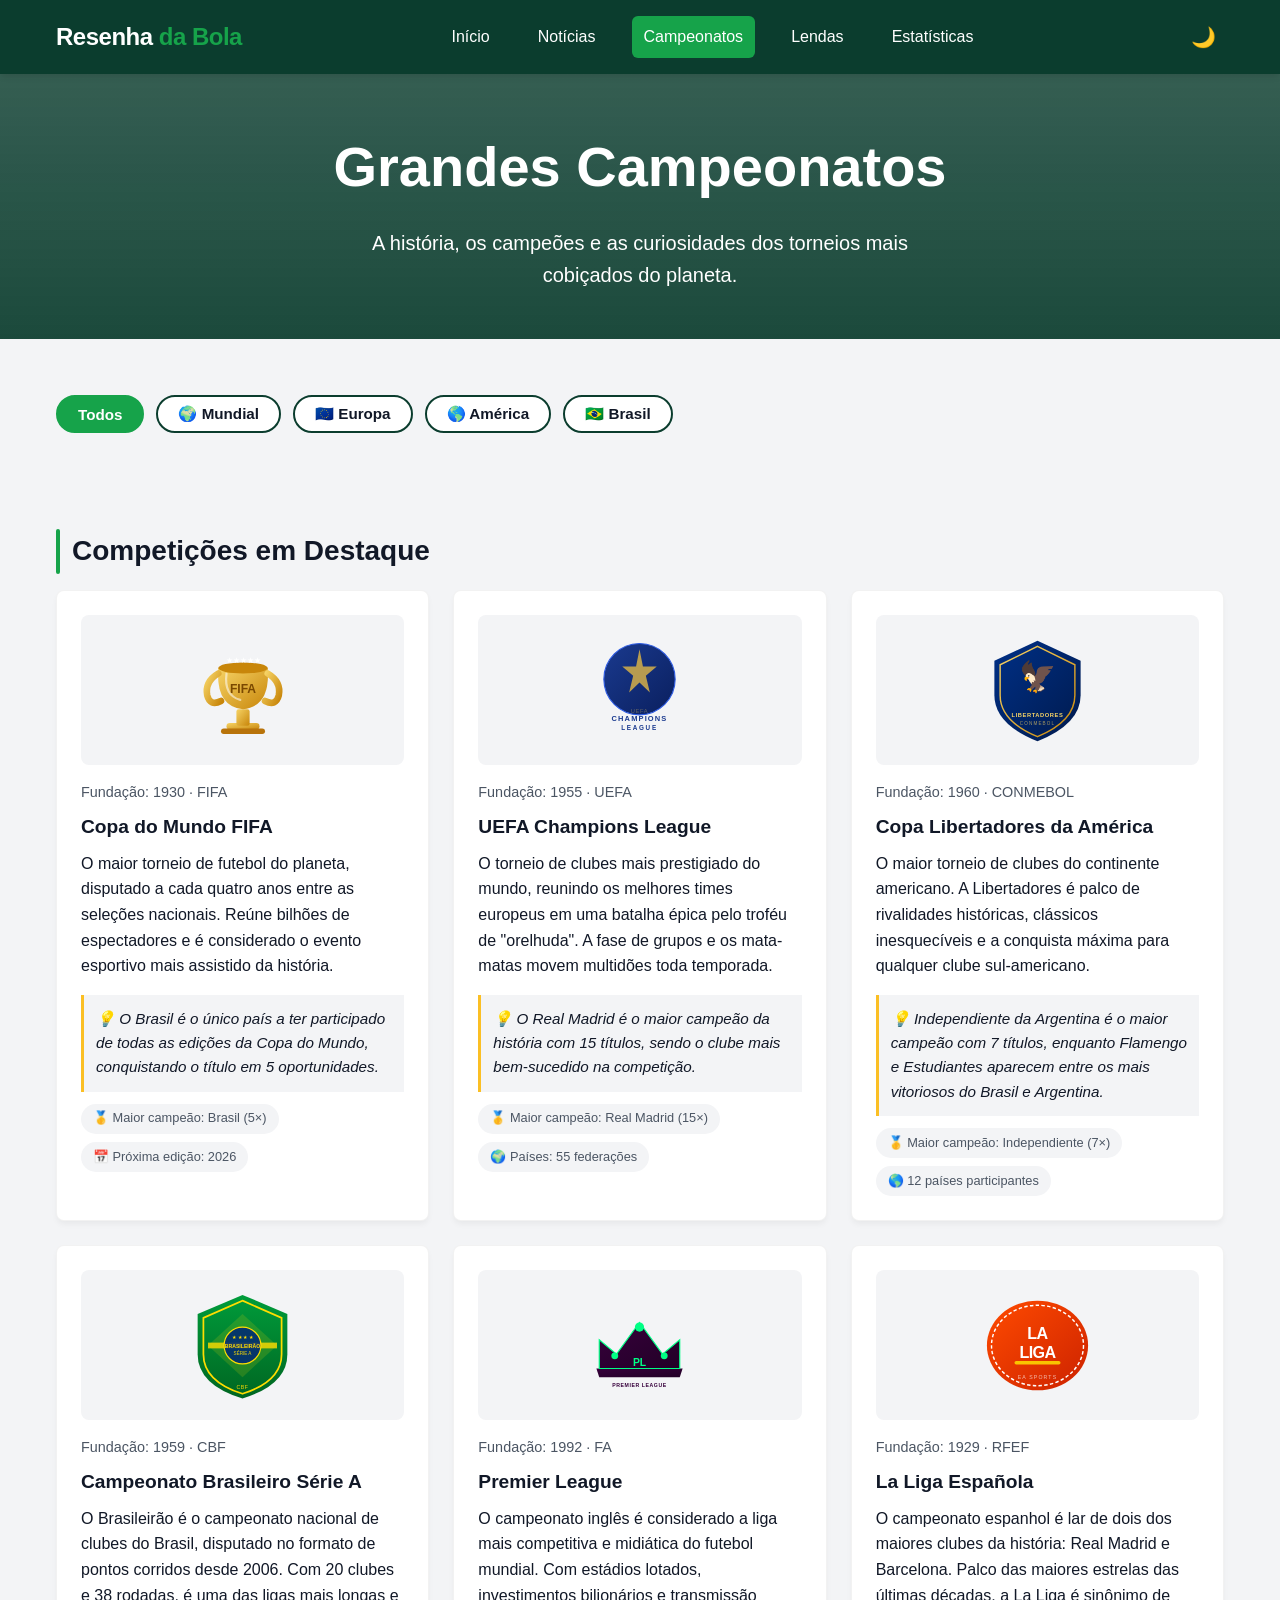
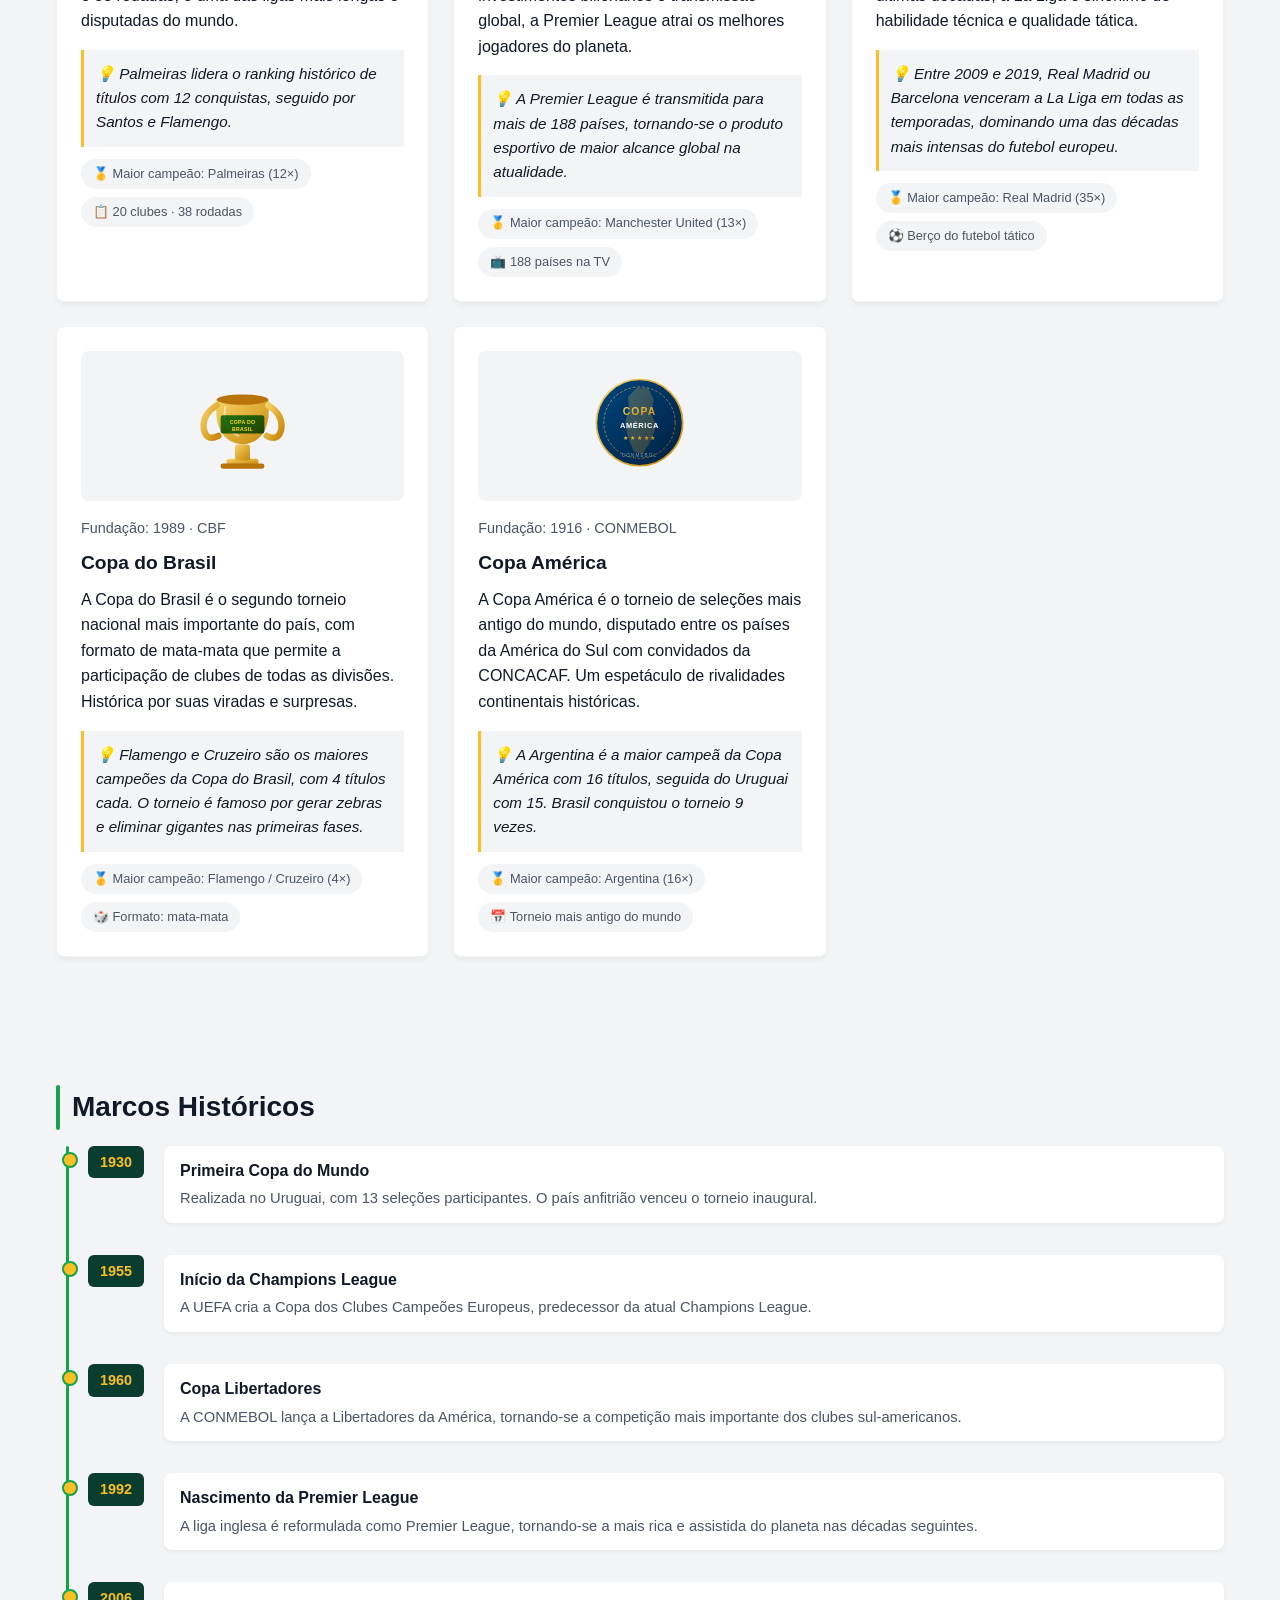
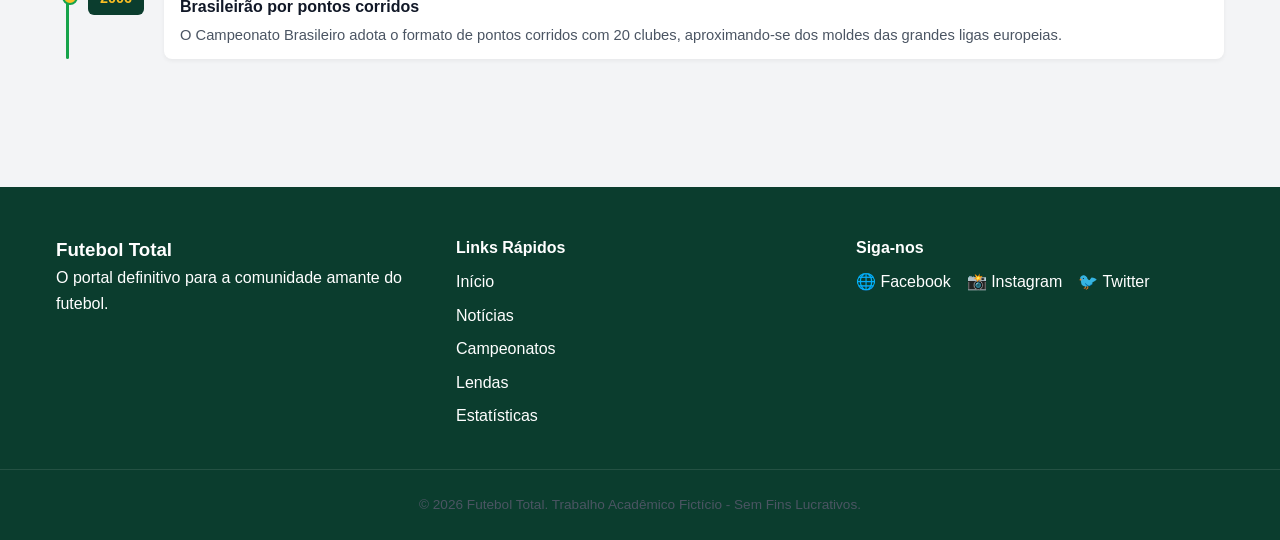
==== commit c6de368b: "Adicionando arquivos README E gitignore" ====
--- a/campeonatos.html
+++ b/campeonatos.html
@@ -3,7 +3,7 @@
 <head>
     <meta charset="UTF-8">
     <meta name="viewport" content="width=device-width, initial-scale=1.0">
-    <title>Campeonatos - Futebol Total</title>
+    <title>Resenha da Bola - O Seu Portal do Futebol</title>
     <link rel="stylesheet" href="style.css">
     <style>
         .camp-hero {
@@ -129,7 +129,7 @@
 <body>
     <header class="main-header">
         <div class="header-container">
-            <a href="index.html" class="logo">Futebol <span>Total</span></a>
+            <a href="index.html" class="logo">Resenha <span>da Bola</span></a>
             <button class="menu-toggle" aria-label="Abrir Menu">☰</button>
             <nav class="nav-menu">
                 <a href="index.html">Início</a>
--- a/style.css
+++ b/style.css
@@ -115,6 +115,98 @@
     cursor: pointer;
 }
 
+.camp-hero {
+    background-image:
+        linear-gradient(rgba(11,61,46,0.82), rgba(11,61,46,0.93)),
+        url('https://images.unsplash.com/photo-1574629810360-7efbbe195018?w=1400&q=80');
+    background-size: cover;
+    background-position: center top;
+}
+.hero-small { padding: 3rem 1rem; }
+
+.camp-hero {
+            background-image:
+                linear-gradient(rgba(11,61,46,0.82), rgba(11,61,46,0.93)),
+                url('https://images.unsplash.com/photo-1574629810360-7efbbe195018?w=1400&q=80');
+            background-size: cover;
+            background-position: center top;
+        }
+        .hero-small { padding: 3rem 1rem; }
+
+        .filter-bar {
+            display: flex;
+            flex-wrap: wrap;
+            gap: 0.75rem;
+            margin: 1.5rem 0 0;
+        }
+        .filter-btn {
+            background: var(--bg-card);
+            border: 2px solid var(--primary);
+            color: var(--text-main);
+            padding: 0.5rem 1.25rem;
+            border-radius: 2rem;
+            font-size: 0.95rem;
+            font-weight: 600;
+            cursor: pointer;
+            transition: var(--transition);
+        }
+        .filter-btn:hover, .filter-btn.active {
+            background-color: var(--accent);
+            border-color: var(--accent);
+            color: #fff;
+        }
+
+        .tournament-card {
+            flex-direction: column !important;
+            gap: 1rem;
+            align-items: flex-start !important;
+        }
+        .tournament-badge {
+            width: 100%;
+            height: 150px;
+            display: flex;
+            align-items: center;
+            justify-content: center;
+            background: var(--bg-light);
+            border-radius: 0.5rem;
+            overflow: hidden;
+        }
+        .tournament-badge svg,
+        .tournament-badge img {
+            max-height: 120px;
+            max-width: 85%;
+            object-fit: contain;
+        }
+        .tournament-info { width: 100%; }
+        .tournament-info h3 { font-size: 1.2rem; margin: 0.25rem 0 0.5rem; }
+        .tournament-stats { display: flex; flex-wrap: wrap; gap: 0.5rem; margin-top: 0.75rem; }
+        .stat-tag {
+            background: var(--bg-light);
+            color: var(--text-muted);
+            font-size: 0.8rem;
+            padding: 0.3rem 0.75rem;
+            border-radius: 2rem;
+            font-weight: 500;
+        }
+/* ==========================================================================
+   JOGOS
+   ========================================================================== */
+.live-ticker {
+    background-color: var(--primary);
+    color: var(--white);
+    padding: 0.5rem 0;
+    font-size: 0.85rem;
+    font-weight: bold;
+}
+.ticker-wrapper {
+    display: flex;
+    justify-content: center;
+    gap: 2rem;
+    flex-wrap: wrap;
+}
+.badge-live { color: #EF4444; }
+.badge-next { color: var(--gold); }
+
 /* ==========================================================================
    HERO & CARROSSEL
    ========================================================================== */
@@ -160,7 +252,11 @@
     display: none;
     align-items: flex-end;
     padding: 3rem;
-    background: linear-gradient(transparent, rgba(0,0,0,0.8));
+    
+    /* Propriedades para a imagem ocupar todo o card sem distorcer */
+    
+    background-position: center;
+    background-repeat: no-repeat;
 }
 
 .carousel-slide.active {
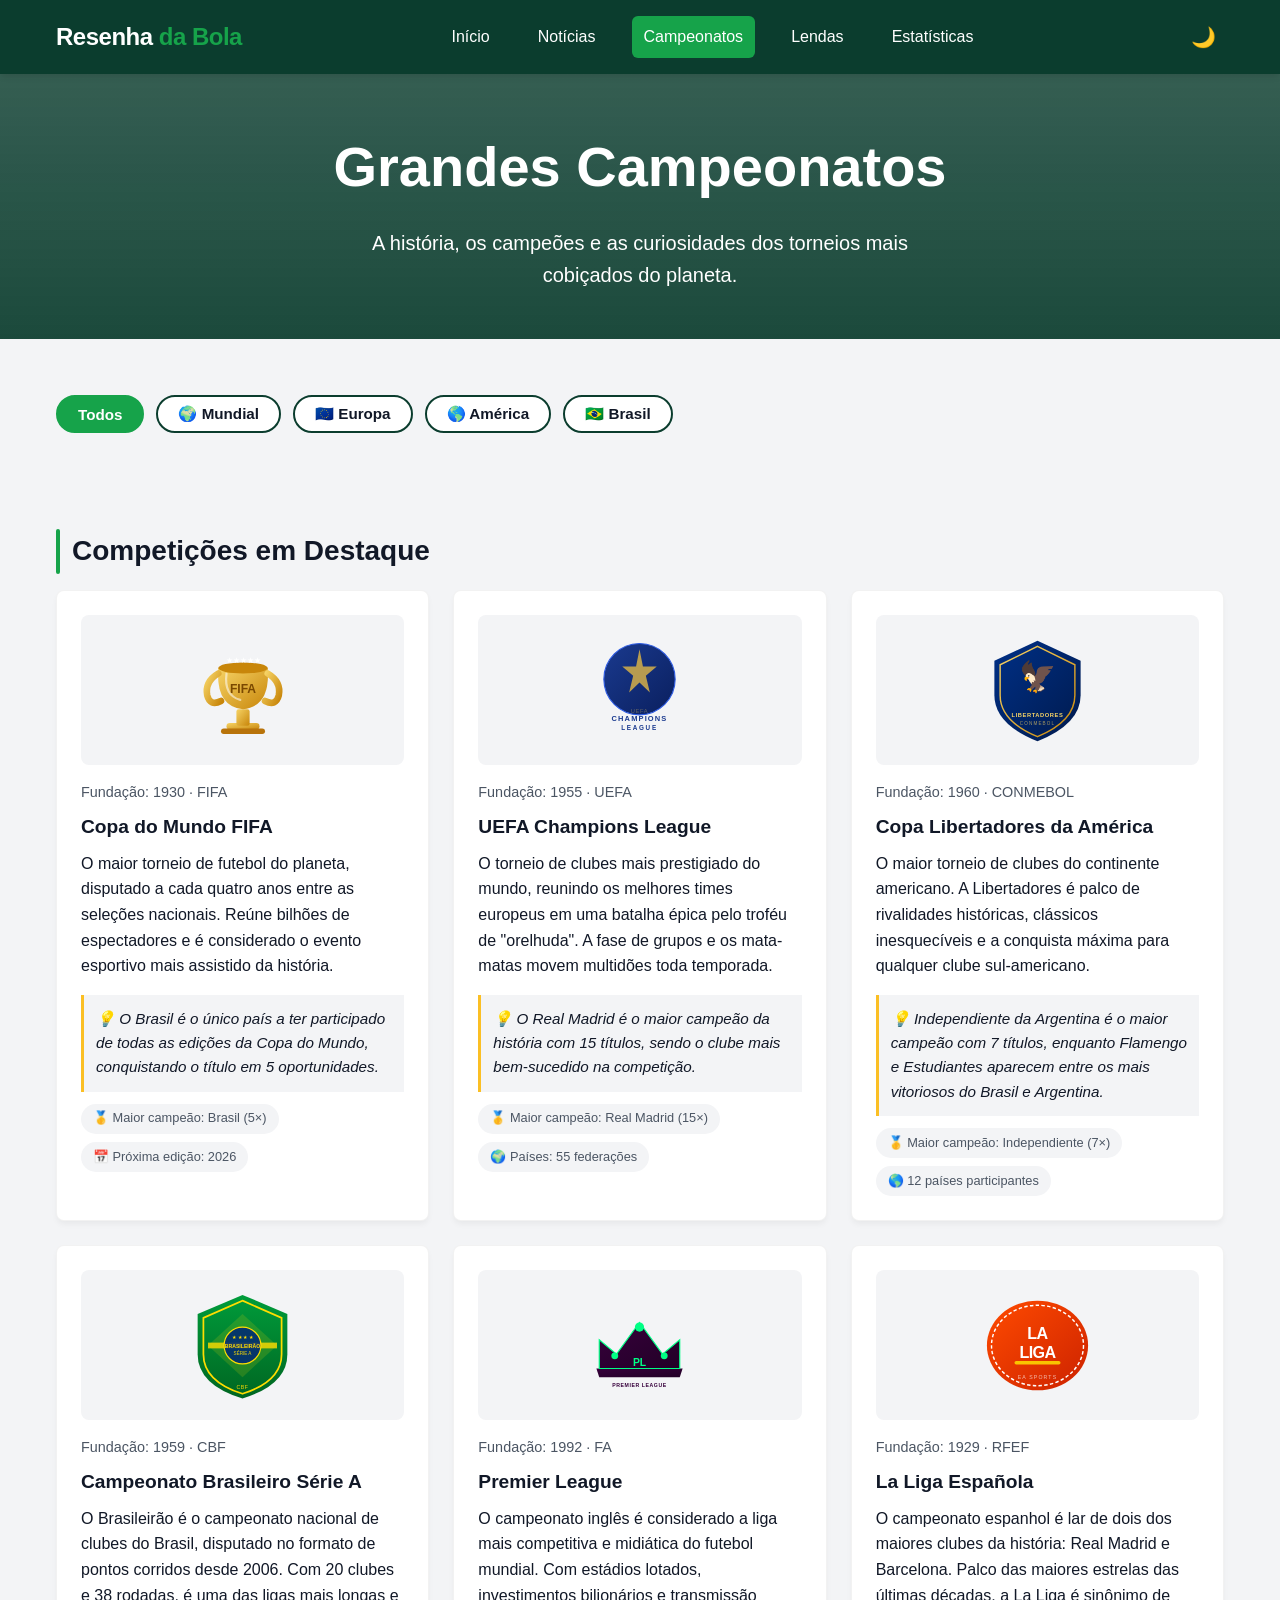
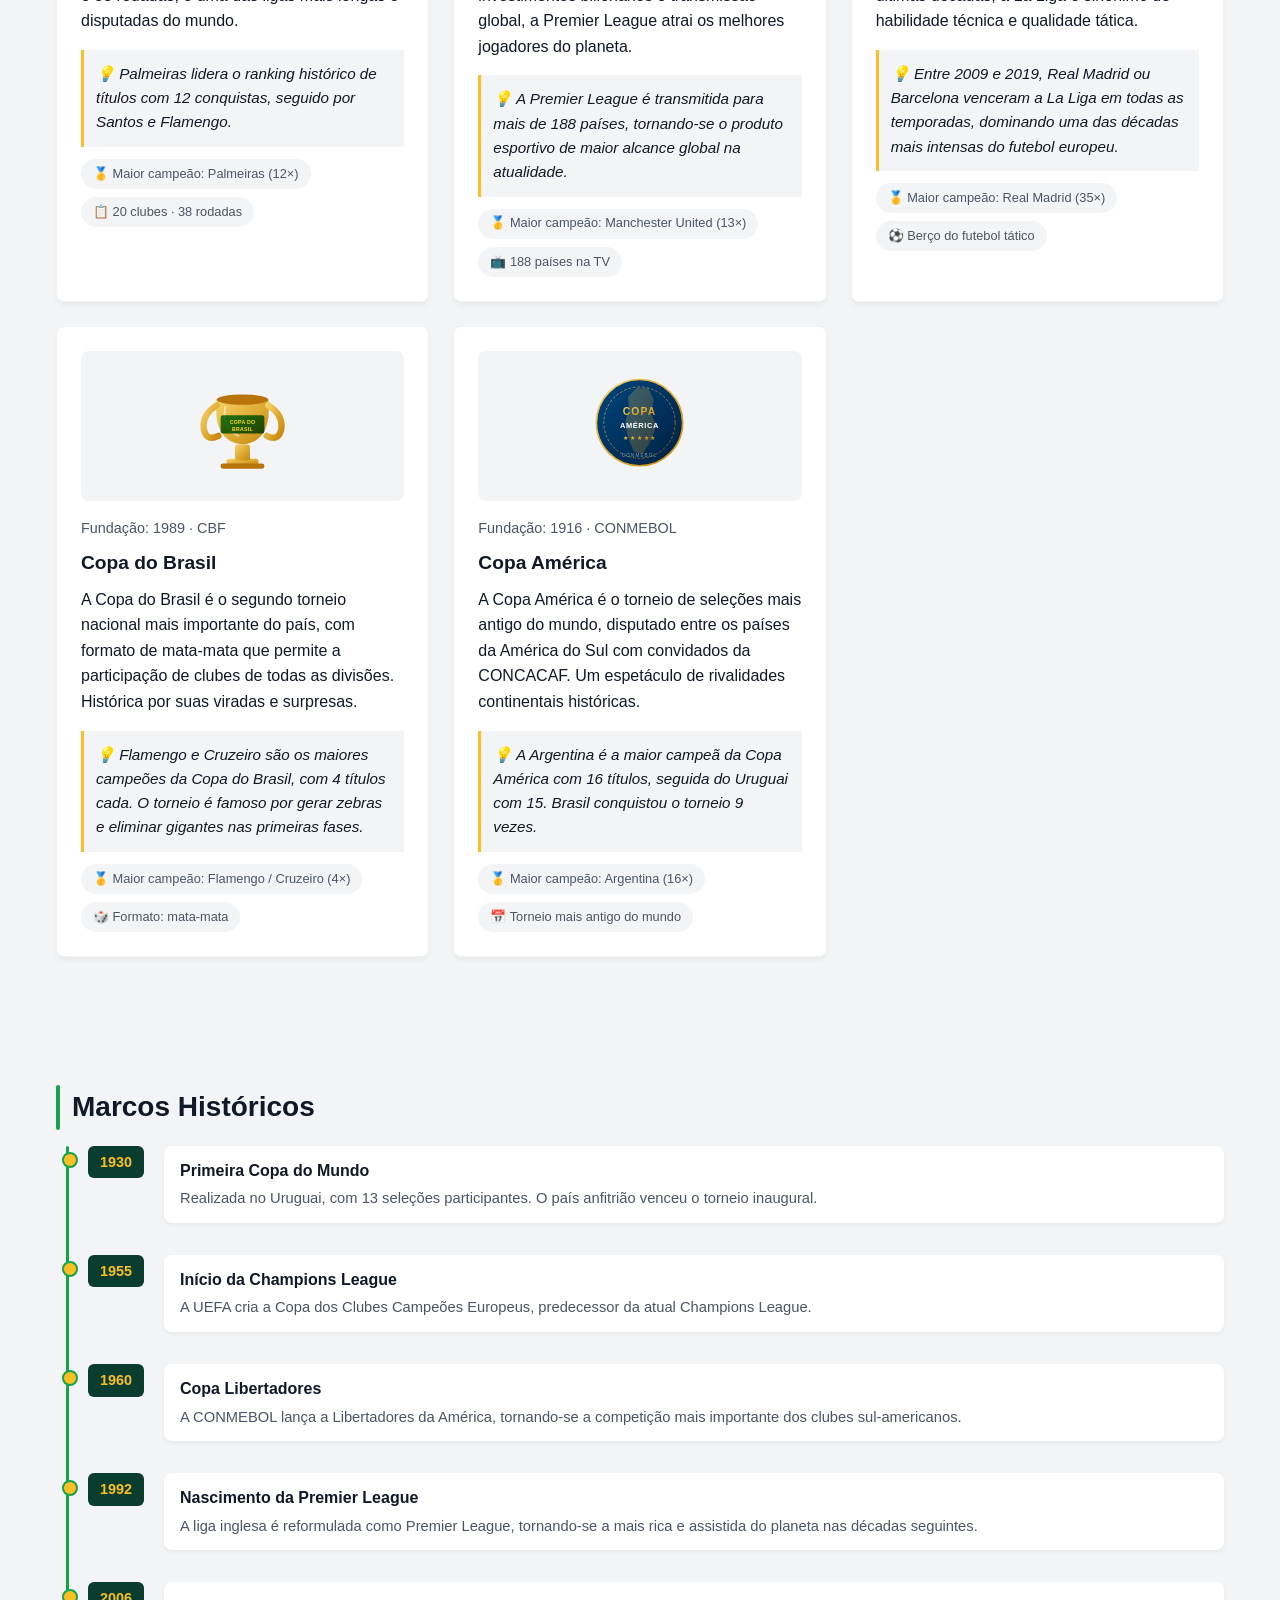
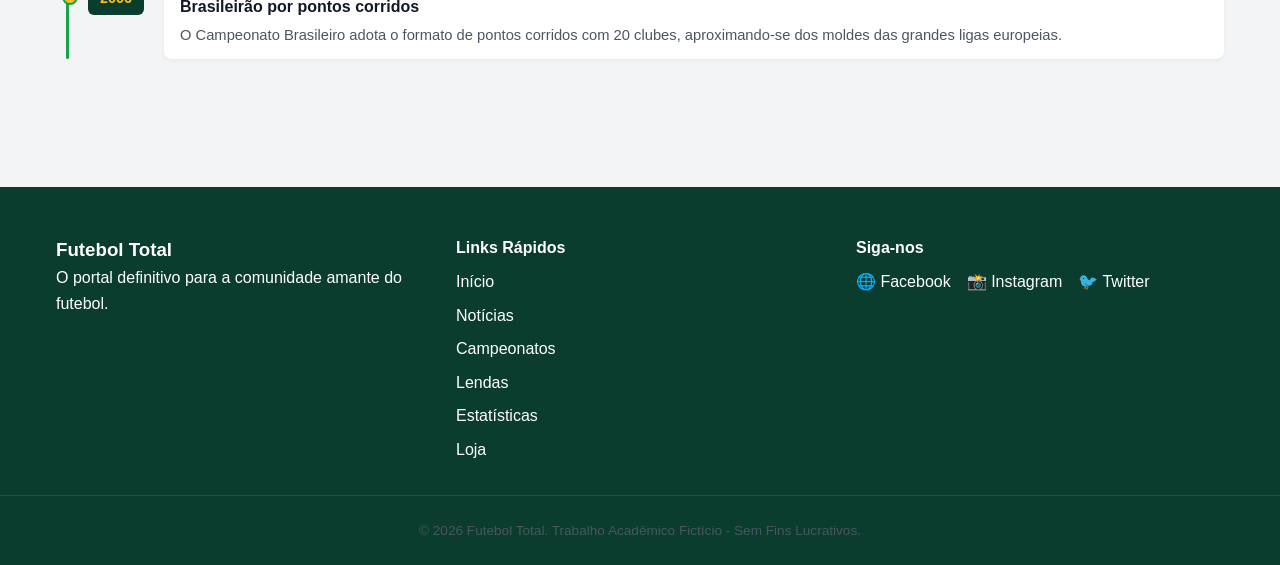
==== commit 473b8793: "COMMMIT DE ÁDSON: Adição da loja" ====
--- a/campeonatos.html
+++ b/campeonatos.html
@@ -541,6 +541,7 @@
                     <li><a href="campeonatos.html">Campeonatos</a></li>
                     <li><a href="lendas.html">Lendas</a></li>
                     <li><a href="estatisticas.html">Estatísticas</a></li>
+                    <a href="loja.html">Loja</a>
                 </ul>
             </div>
             <div class="footer-social">
